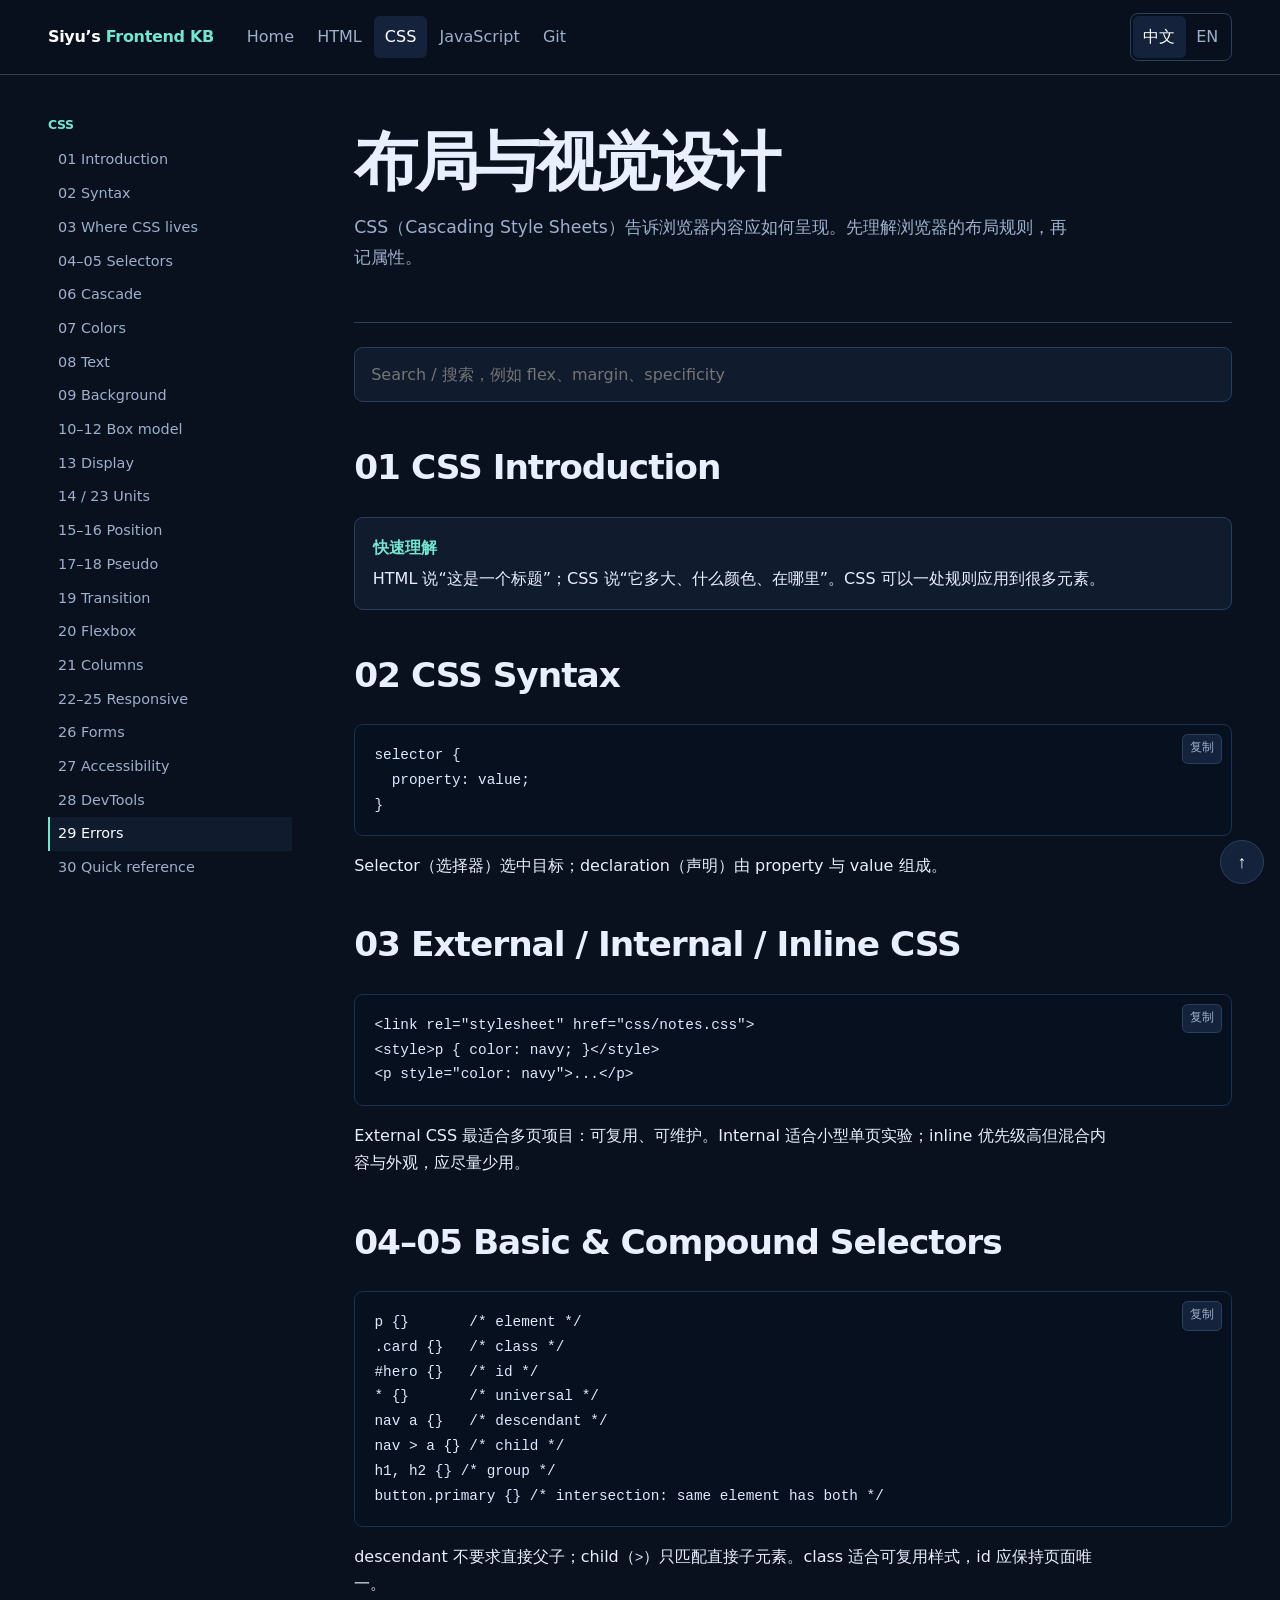
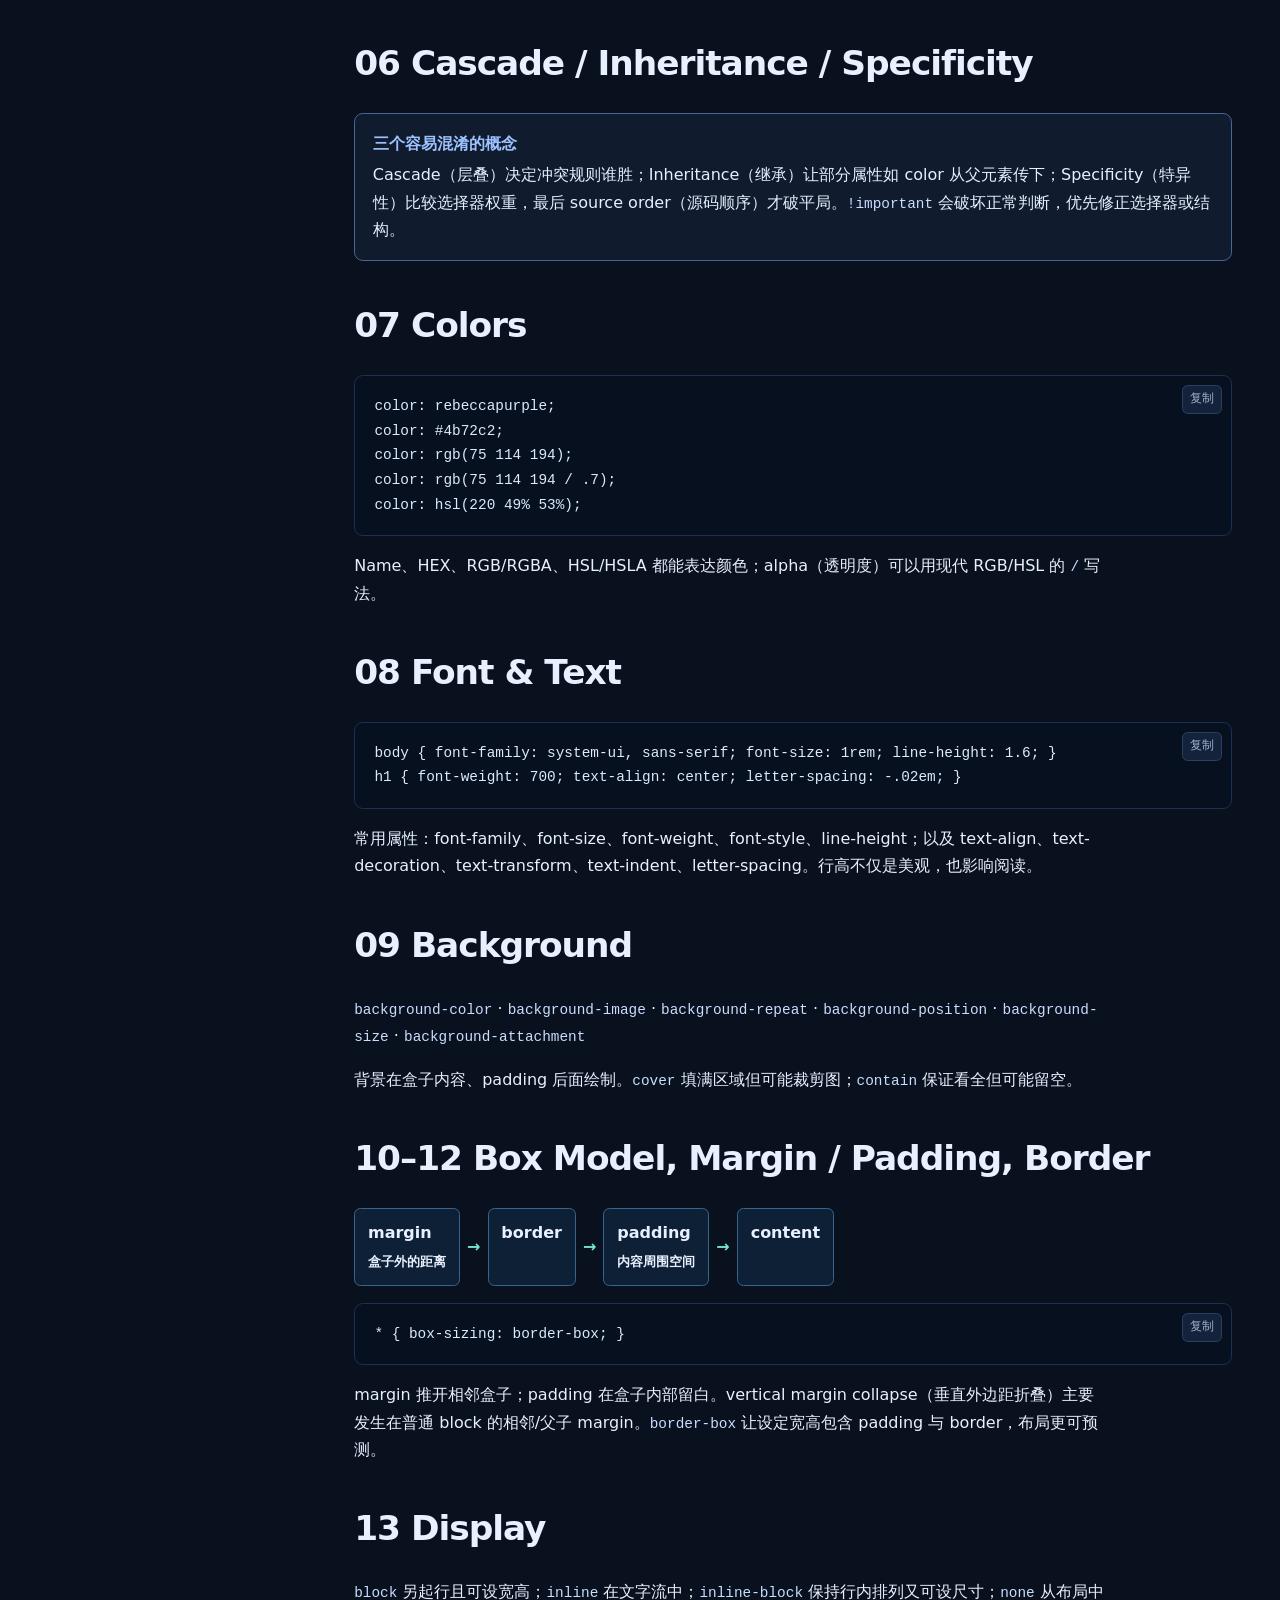
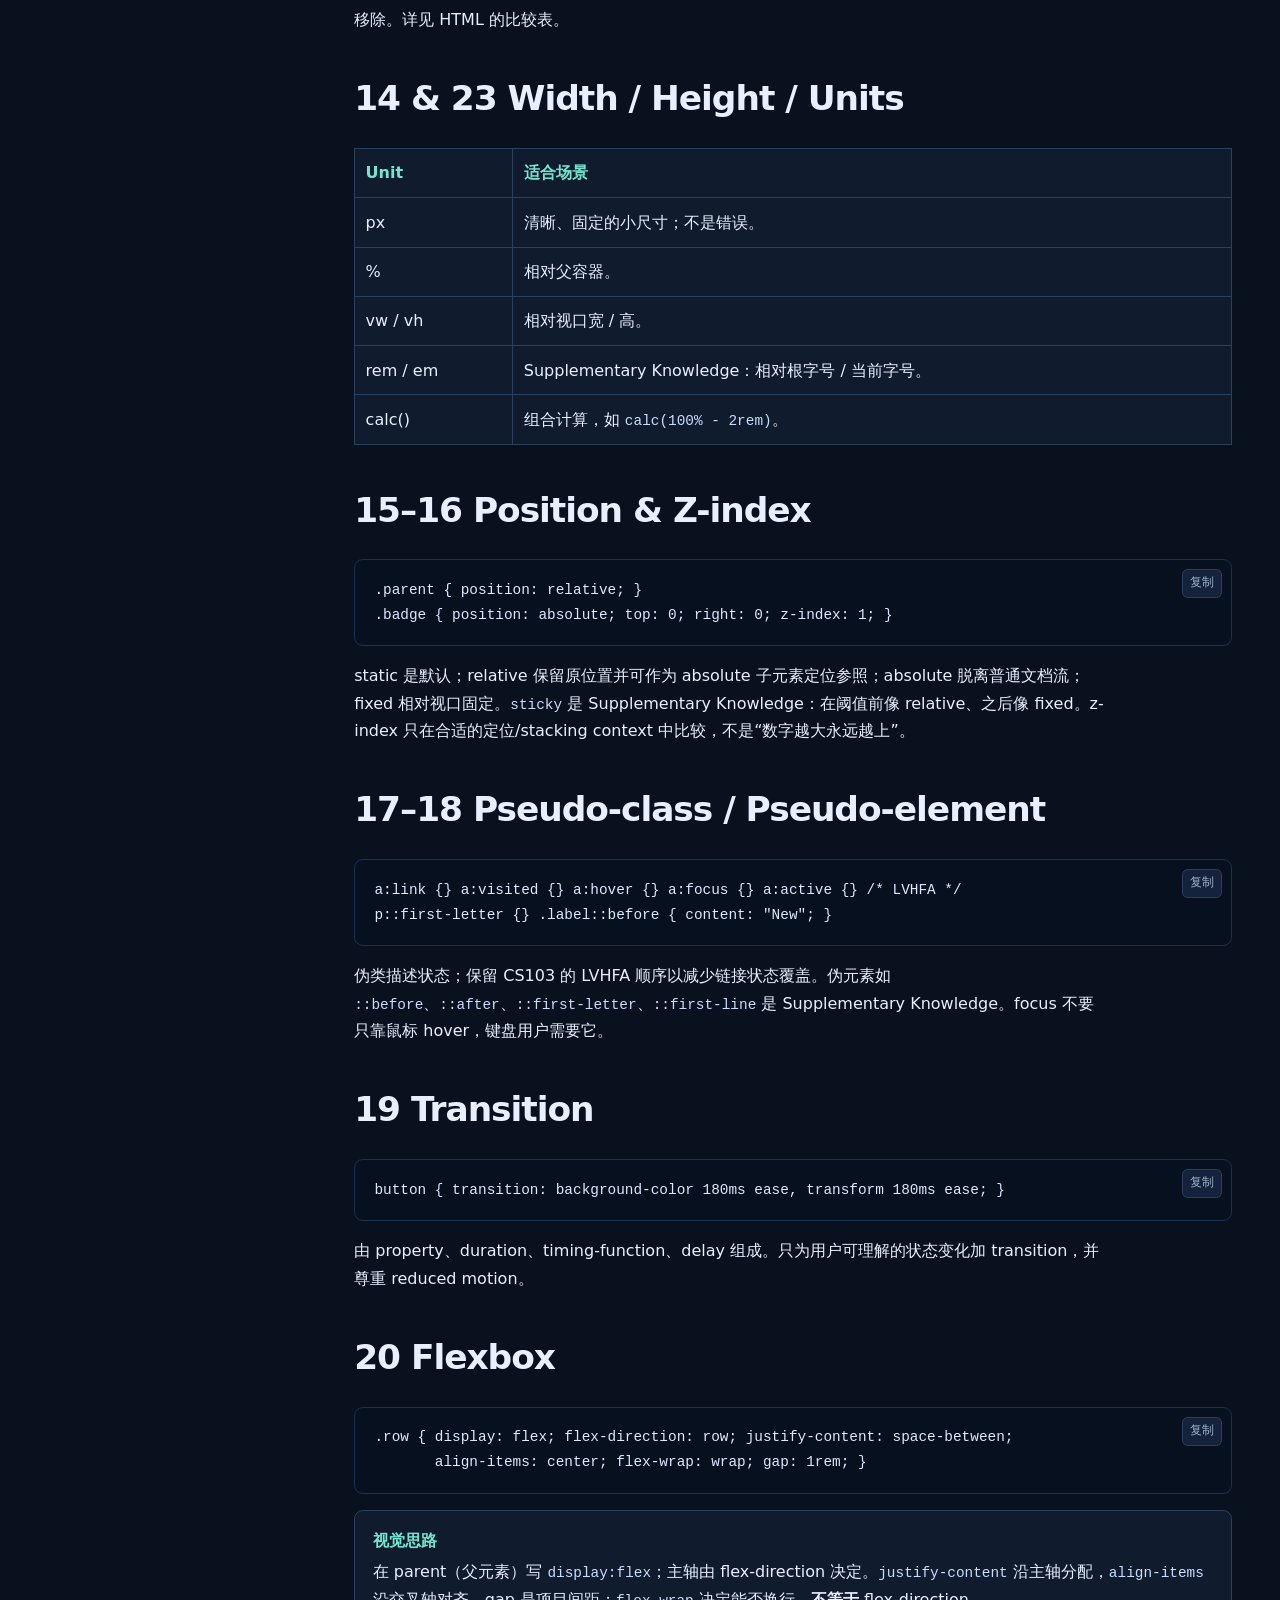
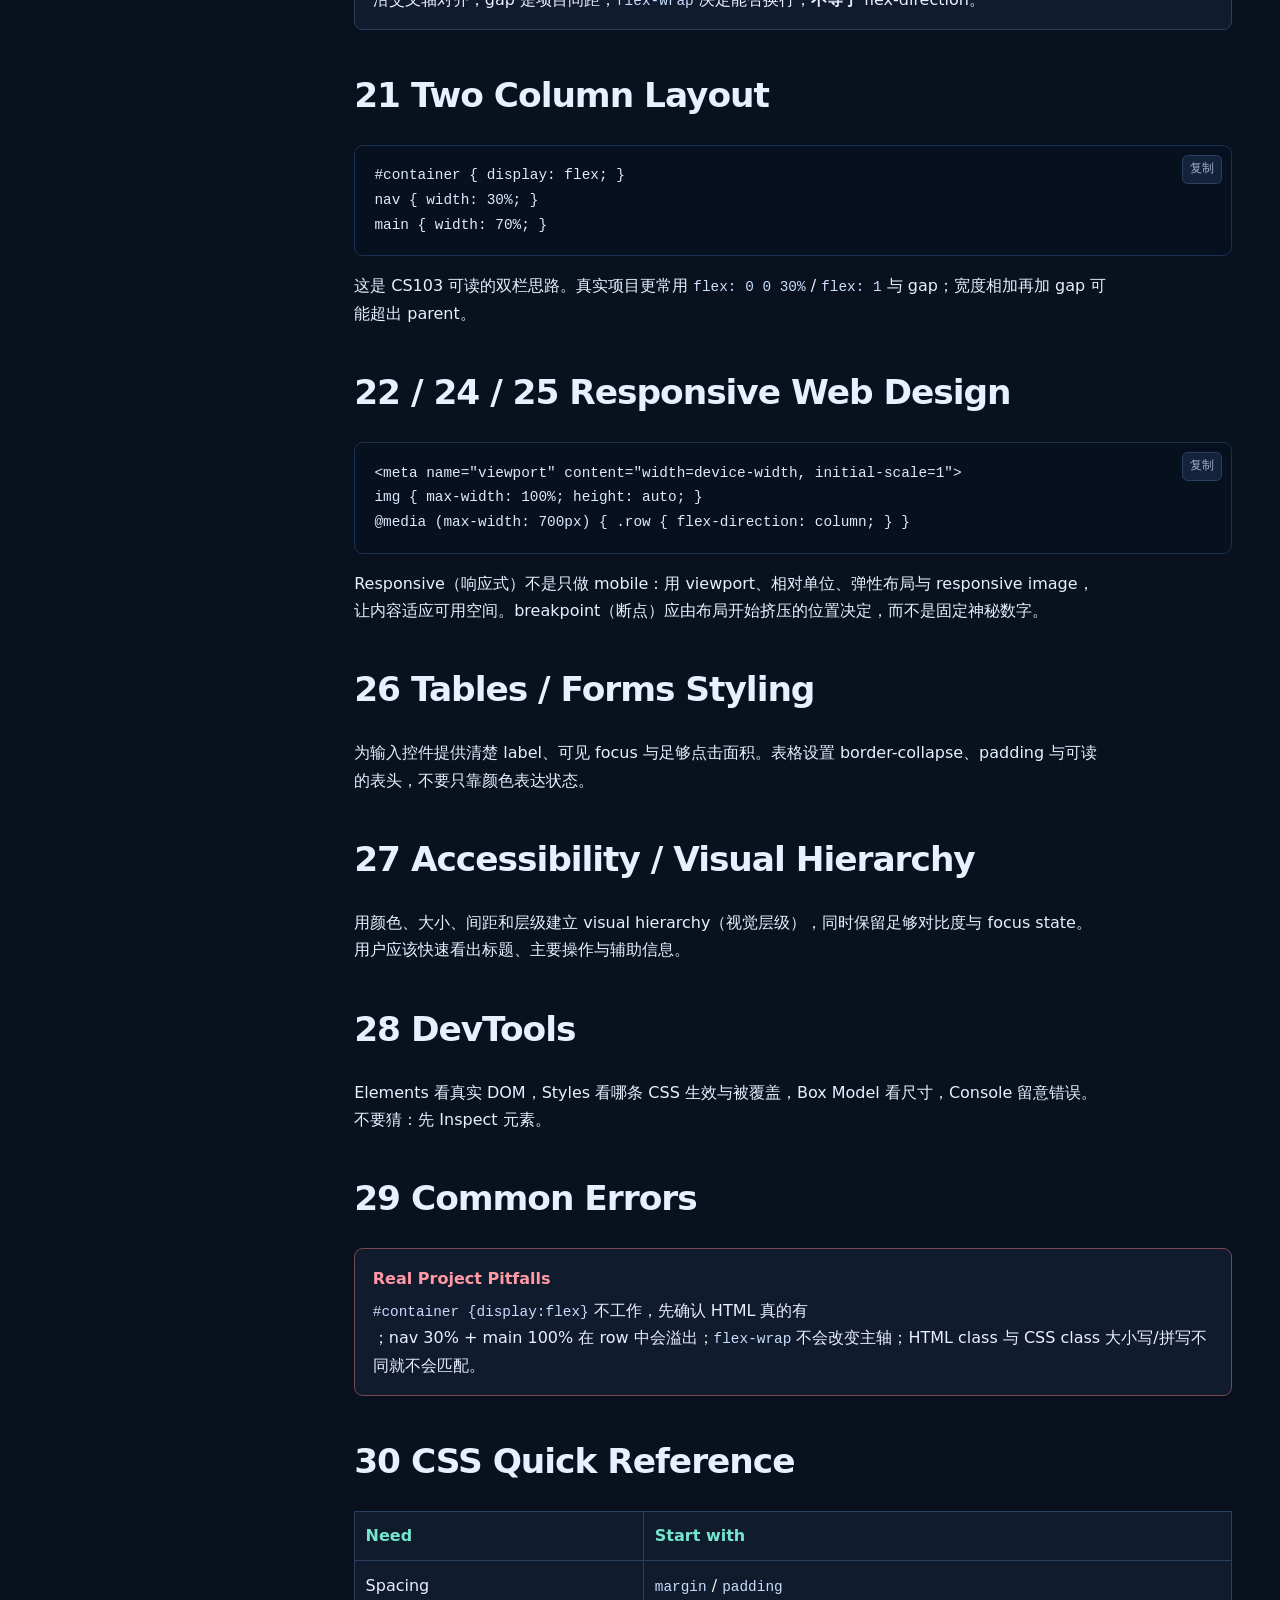
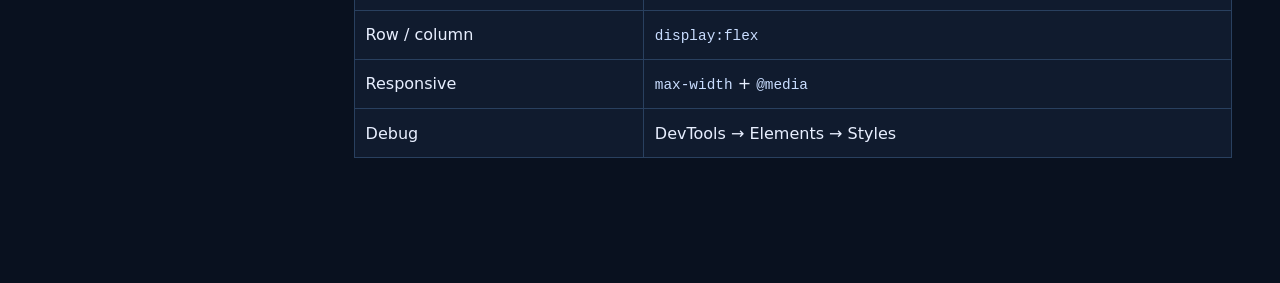
==== pages/css.html @ f1eb8ace "chore: establish frontend knowledge base structure" ====
<!doctype html><html lang="zh-CN"><head><meta charset="utf-8"><meta name="viewport" content="width=device-width,initial-scale=1"><title>CSS Notes</title><link rel="stylesheet" href="../assets/css/notes.css"></head><body data-title data-zh="CSS 笔记｜Siyu 的前端知识库" data-en="CSS Notes | Siyu's Frontend Knowledge Base"><div class="progress"></div><a class="skip" href="#main">跳到内容</a><header class="topbar"><a class="brand" href="../index.html">Siyu’s <span>Frontend KB</span></a><nav class="tabs"><a href="../index.html">Home</a><a href="html.html">HTML</a><a aria-current="page" href="css.html">CSS</a><a href="javascript.html">JavaScript</a><a href="git.html">Git</a></nav><div class="lang"><button data-lang="zh">中文</button><button data-lang="en">EN</button></div></header><div class="layout"><aside class="sidebar"><h2>CSS</h2><nav><a href="#intro">01 Introduction</a><a href="#syntax">02 Syntax</a><a href="#ways">03 Where CSS lives</a><a href="#selectors">04–05 Selectors</a><a href="#cascade">06 Cascade</a><a href="#colors">07 Colors</a><a href="#text">08 Text</a><a href="#background">09 Background</a><a href="#box">10–12 Box model</a><a href="#display">13 Display</a><a href="#units">14 / 23 Units</a><a href="#position">15–16 Position</a><a href="#pseudo">17–18 Pseudo</a><a href="#transition">19 Transition</a><a href="#flex">20 Flexbox</a><a href="#columns">21 Columns</a><a href="#responsive">22–25 Responsive</a><a href="#forms">26 Forms</a><a href="#a11y">27 Accessibility</a><a href="#devtools">28 DevTools</a><a href="#errors">29 Errors</a><a href="#quick">30 Quick reference</a></nav></aside><main id="main"><header class="hero"><h1 data-zh="布局与视觉设计" data-en="Layout and visual design">布局与视觉设计</h1><p data-zh="CSS（Cascading Style Sheets）告诉浏览器内容应如何呈现。先理解浏览器的布局规则，再记属性。" data-en="CSS (Cascading Style Sheets) tells a browser how content should be presented. Learn the browser’s layout rules before memorizing properties."></p></header><div class="search-wrap"><input id="site-search" type="search" placeholder="Search / 搜索，例如 flex、margin、specificity"><p id="search-result" class="search-result"></p></div>
<section id="intro" data-section><h2>01 CSS Introduction</h2><div class="card"><strong data-zh="快速理解" data-en="Quick understanding">快速理解</strong><span data-zh="HTML 说“这是一个标题”；CSS 说“它多大、什么颜色、在哪里”。CSS 可以一处规则应用到很多元素。" data-en="HTML says “this is a heading”; CSS says how large, what color, and where it appears. One CSS rule can apply to many elements."></span></div></section>
<section id="syntax" data-section><h2>02 CSS Syntax</h2><pre><code>selector {
  property: value;
}</code></pre><p data-zh="Selector（选择器）选中目标；declaration（声明）由 property 与 value 组成。" data-en="A selector targets elements; a declaration contains a property and value."></p></section>
<section id="ways" data-section><h2>03 External / Internal / Inline CSS</h2><pre><code>&lt;link rel="stylesheet" href="css/notes.css"&gt;
&lt;style&gt;p { color: navy; }&lt;/style&gt;
&lt;p style="color: navy"&gt;...&lt;/p&gt;</code></pre><p data-zh="External CSS 最适合多页项目：可复用、可维护。Internal 适合小型单页实验；inline 优先级高但混合内容与外观，应尽量少用。" data-en="External CSS is best for multi-page projects: reusable and maintainable. Internal CSS suits small one-page experiments; inline CSS has high priority but mixes content and appearance, so use it sparingly."></p></section>
<section id="selectors" data-section><h2>04–05 Basic & Compound Selectors</h2><pre><code>p {}       /* element */
.card {}   /* class */
#hero {}   /* id */
* {}       /* universal */
nav a {}   /* descendant */
nav &gt; a {} /* child */
h1, h2 {} /* group */
button.primary {} /* intersection: same element has both */</code></pre><p data-zh="descendant 不要求直接父子；child（<code>&gt;</code>）只匹配直接子元素。class 适合可复用样式，id 应保持页面唯一。" data-en="A descendant selector does not require a direct parent; child (<code>&gt;</code>) matches direct children only. Classes suit reusable styles; ids should remain unique in a page."></p></section>
<section id="cascade" data-section><h2>06 Cascade / Inheritance / Specificity</h2><div class="card course" data-zh="<strong>三个容易混淆的概念</strong>Cascade（层叠）决定冲突规则谁胜；Inheritance（继承）让部分属性如 color 从父元素传下；Specificity（特异性）比较选择器权重，最后 source order（源码顺序）才破平局。<code>!important</code> 会破坏正常判断，优先修正选择器或结构。" data-en="<strong>Three easy-to-confuse ideas</strong>The Cascade chooses among conflicting rules. Inheritance lets some properties, such as color, flow from parent to child. Specificity compares selector weight, then source order breaks a tie. <code>!important</code> disrupts normal reasoning; fix the selector or structure first."></div></section>
<section id="colors" data-section><h2>07 Colors</h2><pre><code>color: rebeccapurple;
color: #4b72c2;
color: rgb(75 114 194);
color: rgb(75 114 194 / .7);
color: hsl(220 49% 53%);</code></pre><p data-zh="Name、HEX、RGB/RGBA、HSL/HSLA 都能表达颜色；alpha（透明度）可以用现代 RGB/HSL 的 <code>/</code> 写法。" data-en="Names, HEX, RGB/RGBA, and HSL/HSLA all express color; alpha can use the modern RGB/HSL <code>/</code> syntax."></p></section>
<section id="text" data-section><h2>08 Font & Text</h2><pre><code>body { font-family: system-ui, sans-serif; font-size: 1rem; line-height: 1.6; }
h1 { font-weight: 700; text-align: center; letter-spacing: -.02em; }</code></pre><p data-zh="常用属性：font-family、font-size、font-weight、font-style、line-height；以及 text-align、text-decoration、text-transform、text-indent、letter-spacing。行高不仅是美观，也影响阅读。" data-en="Common properties: font-family, font-size, font-weight, font-style, line-height; plus text-align, text-decoration, text-transform, text-indent, letter-spacing. Line height affects readability, not just aesthetics."></p></section>
<section id="background" data-section><h2>09 Background</h2><p><code>background-color</code> · <code>background-image</code> · <code>background-repeat</code> · <code>background-position</code> · <code>background-size</code> · <code>background-attachment</code></p><p data-zh="背景在盒子内容、padding 后面绘制。<code>cover</code> 填满区域但可能裁剪图；<code>contain</code> 保证看全但可能留空。" data-en="Backgrounds paint behind content and padding. <code>cover</code> fills an area but may crop; <code>contain</code> preserves the full image but may leave empty space."></p></section>
<section id="box" data-section><h2>10–12 Box Model, Margin / Padding, Border</h2><div class="flow"><div>margin<br><small data-zh="盒子外的距离" data-en="space outside">盒子外的距离</small></div><b>→</b><div>border</div><b>→</b><div>padding<br><small data-zh="内容周围空间" data-en="space around content">内容周围空间</small></div><b>→</b><div>content</div></div><pre><code>* { box-sizing: border-box; }</code></pre><p data-zh="margin 推开相邻盒子；padding 在盒子内部留白。vertical margin collapse（垂直外边距折叠）主要发生在普通 block 的相邻/父子 margin。<code>border-box</code> 让设定宽高包含 padding 与 border，布局更可预测。" data-en="Margin separates neighboring boxes; padding creates inner space. Vertical margin collapse mainly occurs between ordinary block margins. <code>border-box</code> makes set width/height include padding and border, making layout more predictable."></p></section>
<section id="display" data-section><h2>13 Display</h2><p><code>block</code> 另起行且可设宽高；<code>inline</code> 在文字流中；<code>inline-block</code> 保持行内排列又可设尺寸；<code>none</code> 从布局中移除。详见 HTML 的比较表。</p></section>
<section id="units" data-section><h2>14 & 23 Width / Height / Units</h2><table class="compare"><tr><th>Unit</th><th data-zh="适合场景" data-en="Good for">适合场景</th></tr><tr><td>px</td><td data-zh="清晰、固定的小尺寸；不是错误。" data-en="Crisp fixed small sizes; not an error.">清晰、固定的小尺寸；不是错误。</td></tr><tr><td>%</td><td data-zh="相对父容器。" data-en="Relative to parent.">相对父容器。</td></tr><tr><td>vw / vh</td><td data-zh="相对视口宽 / 高。" data-en="Relative to viewport width / height.">相对视口宽 / 高。</td></tr><tr><td>rem / em</td><td data-zh="Supplementary Knowledge：相对根字号 / 当前字号。" data-en="Supplementary Knowledge: relative to root / current font size.">Supplementary Knowledge：相对根字号 / 当前字号。</td></tr><tr><td>calc()</td><td data-zh="组合计算，如 <code>calc(100% - 2rem)</code>。" data-en="Combines values, e.g. <code>calc(100% - 2rem)</code>。">组合计算。</td></tr></table></section>
<section id="position" data-section><h2>15–16 Position & Z-index</h2><pre><code>.parent { position: relative; }
.badge { position: absolute; top: 0; right: 0; z-index: 1; }</code></pre><p data-zh="static 是默认；relative 保留原位置并可作为 absolute 子元素定位参照；absolute 脱离普通文档流；fixed 相对视口固定。<code>sticky</code> 是 Supplementary Knowledge：在阈值前像 relative、之后像 fixed。z-index 只在合适的定位/stacking context 中比较，不是“数字越大永远越上”。" data-en="Static is default; relative keeps its space and can anchor absolute children; absolute leaves normal flow; fixed anchors to the viewport. <code>sticky</code> is Supplementary Knowledge: relative until a threshold, then fixed-like. z-index compares within relevant positioning/stacking contexts, not globally forever."></p></section>
<section id="pseudo" data-section><h2>17–18 Pseudo-class / Pseudo-element</h2><pre><code>a:link {} a:visited {} a:hover {} a:focus {} a:active {} /* LVHFA */
p::first-letter {} .label::before { content: "New"; }</code></pre><p data-zh="伪类描述状态；保留 CS103 的 LVHFA 顺序以减少链接状态覆盖。伪元素如 <code>::before</code>、<code>::after</code>、<code>::first-letter</code>、<code>::first-line</code> 是 Supplementary Knowledge。focus 不要只靠鼠标 hover，键盘用户需要它。" data-en="Pseudo-classes describe state; keep CS103’s LVHFA order to avoid link-state overrides. Pseudo-elements such as <code>::before</code>, <code>::after</code>, <code>::first-letter</code>, <code>::first-line</code> are Supplementary Knowledge. Do not rely on hover alone; keyboard users need focus."></p></section>
<section id="transition" data-section><h2>19 Transition</h2><pre><code>button { transition: background-color 180ms ease, transform 180ms ease; }</code></pre><p data-zh="由 property、duration、timing-function、delay 组成。只为用户可理解的状态变化加 transition，并尊重 reduced motion。" data-en="It has property, duration, timing-function, and delay. Use transition for user-understandable state changes and respect reduced motion."></p></section>
<section id="flex" data-section><h2>20 Flexbox</h2><pre><code>.row { display: flex; flex-direction: row; justify-content: space-between;
       align-items: center; flex-wrap: wrap; gap: 1rem; }</code></pre><div class="card"><strong data-zh="视觉思路" data-en="Visual model">视觉思路</strong><span data-zh="在 parent（父元素）写 <code>display:flex</code>；主轴由 flex-direction 决定。<code>justify-content</code> 沿主轴分配，<code>align-items</code> 沿交叉轴对齐，gap 是项目间距；<code>flex-wrap</code> 决定能否换行，<strong>不等于</strong> flex-direction。" data-en="Put <code>display:flex</code> on the parent. flex-direction defines the main axis. <code>justify-content</code> distributes on it, <code>align-items</code> aligns on the cross axis, gap spaces items; <code>flex-wrap</code> controls wrapping and is <strong>not</strong> flex-direction."></span></div></section>
<section id="columns" data-section><h2>21 Two Column Layout</h2><pre><code>#container { display: flex; }
nav { width: 30%; }
main { width: 70%; }</code></pre><p data-zh="这是 CS103 可读的双栏思路。真实项目更常用 <code>flex: 0 0 30%</code> / <code>flex: 1</code> 与 gap；宽度相加再加 gap 可能超出 parent。" data-en="This is a readable CS103 two-column model. In real projects, <code>flex: 0 0 30%</code> / <code>flex: 1</code> with gap is common; widths that total 100% plus a gap can overflow the parent."></p></section>
<section id="responsive" data-section><h2>22 / 24 / 25 Responsive Web Design</h2><pre><code>&lt;meta name="viewport" content="width=device-width, initial-scale=1"&gt;
img { max-width: 100%; height: auto; }
@media (max-width: 700px) { .row { flex-direction: column; } }</code></pre><p data-zh="Responsive（响应式）不是只做 mobile：用 viewport、相对单位、弹性布局与 responsive image，让内容适应可用空间。breakpoint（断点）应由布局开始挤压的位置决定，而不是固定神秘数字。" data-en="Responsive design is not only mobile: use viewport, relative units, flexible layout, and responsive images so content adapts to available space. Choose a breakpoint where the layout becomes cramped, not by a magic fixed number."></p></section>
<section id="forms" data-section><h2>26 Tables / Forms Styling</h2><p data-zh="为输入控件提供清楚 label、可见 focus 与足够点击面积。表格设置 border-collapse、padding 与可读的表头，不要只靠颜色表达状态。" data-en="Give inputs clear labels, visible focus, and enough hit area. For tables, use border-collapse, padding, and readable headers; do not rely on color alone for state."></p></section>
<section id="a11y" data-section><h2>27 Accessibility / Visual Hierarchy</h2><p data-zh="用颜色、大小、间距和层级建立 visual hierarchy（视觉层级），同时保留足够对比度与 focus state。用户应该快速看出标题、主要操作与辅助信息。" data-en="Use color, size, space, and hierarchy to establish visual hierarchy while keeping contrast and focus states adequate. Users should quickly find the title, primary action, and supporting information."></p></section>
<section id="devtools" data-section><h2>28 DevTools</h2><p data-zh="Elements 看真实 DOM，Styles 看哪条 CSS 生效与被覆盖，Box Model 看尺寸，Console 留意错误。不要猜：先 Inspect 元素。" data-en="Elements shows the real DOM, Styles shows applied and overridden CSS, Box Model shows dimensions, and Console surfaces errors. Do not guess: inspect the element first."></p></section>
<section id="errors" data-section><h2>29 Common Errors</h2><div class="card pitfall" data-zh="<strong>Real Project Pitfalls</strong><code>#container {display:flex}</code> 不工作，先确认 HTML 真的有 <code>&lt;div id=&quot;container&quot;&gt;</code>；nav 30% + main 100% 在 row 中会溢出；<code>flex-wrap</code> 不会改变主轴；HTML class 与 CSS class 大小写/拼写不同就不会匹配。" data-en="<strong>Real Project Pitfalls</strong>If <code>#container {display:flex}</code> fails, confirm HTML really has <code>&lt;div id=&quot;container&quot;&gt;</code>; nav 30% + main 100% overflows in a row; <code>flex-wrap</code> does not change the main axis; a class spelling/case mismatch does not match."></div></section>
<section id="quick" data-section><h2>30 CSS Quick Reference</h2><table class="compare"><tr><th>Need</th><th>Start with</th></tr><tr><td>Spacing</td><td><code>margin</code> / <code>padding</code></td></tr><tr><td>Row / column</td><td><code>display:flex</code></td></tr><tr><td>Responsive</td><td><code>max-width</code> + <code>@media</code></td></tr><tr><td>Debug</td><td>DevTools → Elements → Styles</td></tr></table></section></main></div><button class="to-top" aria-label="Back to top">↑</button><script src="../assets/js/notes.js"></script></body></html>
---- assets/css/notes.css ----
:root{--bg:#09111f;--panel:#101b2e;--panel2:#14233b;--ink:#e8efff;--muted:#9db0cc;--line:#29405f;--blue:#69a9ff;--cyan:#75e5d0;--amber:#ffc56a;--danger:#ff8b8b;--code:#07101e}*{box-sizing:border-box}html{scroll-behavior:smooth}body{margin:0;background:var(--bg);color:var(--ink);font:16px/1.72 "Avenir Next","Noto Sans CJK SC",system-ui,-apple-system,"PingFang SC","Microsoft YaHei",sans-serif}.skip{position:absolute;left:-999px} body::selection{background:var(--cyan);color:#06101e}body{caret-color:var(--cyan)}:focus-visible{outline:2px solid var(--cyan);outline-offset:3px}::-webkit-scrollbar{width:10px;height:10px}::-webkit-scrollbar-thumb{background:#365477;border-radius:8px}::-webkit-scrollbar-track{background:var(--bg)}.skip:focus{left:1rem;top:1rem;z-index:9;background:#fff;color:#000;padding:.5rem}.topbar{position:sticky;top:0;z-index:10;border-bottom:1px solid var(--line);background:#09111ff2;backdrop-filter:blur(14px);display:flex;align-items:center;gap:1.4rem;padding:.8rem clamp(1rem,4vw,3rem)}.brand{color:#fff;font-weight:750;text-decoration:none;letter-spacing:-.02em}.brand span{color:var(--cyan)}.tabs{display:flex;gap:.15rem;flex:1}.tabs a,.lang button{border:0;background:transparent;color:var(--muted);padding:.45rem .65rem;text-decoration:none;border-radius:.35rem;font:inherit}.tabs a:hover,.tabs a[aria-current=page],.lang button[aria-pressed=true]{color:#fff;background:var(--panel2)}.lang{display:flex;border:1px solid var(--line);border-radius:.5rem;padding:.15rem}.layout{max-width:1480px;margin:auto;display:grid;grid-template-columns:255px minmax(0,900px);gap:clamp(1.2rem,4vw,4rem);padding:2rem clamp(1rem,4vw,3rem) 5rem}.sidebar{position:sticky;top:4.5rem;align-self:start;max-height:calc(100vh - 5.5rem);overflow:auto;padding-right:.7rem}.sidebar h2{font-size:.78rem;color:var(--cyan);margin:0 0:.5rem}.sidebar a{display:block;color:var(--muted);text-decoration:none;padding:.28rem .5rem;border-left:2px solid transparent;font-size:.9rem}.sidebar a:hover,.sidebar a.active{color:#fff;border-color:var(--cyan);background:var(--panel)}main{min-width:0}.hero{padding:1rem 0 2rem;border-bottom:1px solid var(--line);margin-bottom:1.5rem}.hero h1{font-size:clamp(2.1rem,5vw,4.3rem);line-height:1.05;letter-spacing:-.055em;margin:.35rem 0 1rem}.hero p{max-width:65ch;color:var(--muted);font-size:1.08rem}.search-wrap{position:relative;margin:1.5rem 0}.search-wrap input{width:100%;background:var(--panel);border:1px solid var(--line);border-radius:.55rem;padding:.8rem 1rem;color:var(--ink);font:inherit}.search-result{color:var(--muted);font-size:.9rem;margin:.35rem 0}section{scroll-margin-top:5rem;margin:2.8rem 0}h2{font-size:clamp(1.45rem,3vw,2.15rem);line-height:1.2;letter-spacing:-.03em;margin:0 0:1rem}h3{font-size:1.08rem;margin:1.35rem 0 .45rem}p,li{max-width:74ch}code{font: .9em ui-monospace,SFMono-Regular,Menlo,Consolas,monospace;color:#c9ddff}pre{position:relative;overflow:auto;background:var(--code);border:1px solid #1b3153;border-radius:.55rem;padding:1.1rem 1.2rem;margin:1rem 0;line-height:1.55}pre code{color:#dce9ff}.copy{position:absolute;right:.55rem;top:.55rem;color:var(--muted);background:var(--panel2);border:1px solid var(--line);border-radius:.35rem;padding:.25rem .45rem;font:inherit;font-size:.78rem;cursor:pointer}.card{border:1px solid var(--line);background:var(--panel);border-radius:.55rem;padding:1rem 1.1rem;margin:1rem 0}.card strong:first-child{display:block;color:var(--cyan);margin-bottom:.25rem}.course{border-color:#486595}.course strong:first-child{color:#9cc2ff}.supp{border-color:#6b5c3c}.supp strong:first-child{color:var(--amber)}.pitfall{border-color:#784850}.pitfall strong:first-child{color:#ff9aa5}.danger{border-color:#a8454c;background:#251820}.danger strong:first-child{color:#ff9aa5}.flow{display:flex;align-items:stretch;gap:.45rem;flex-wrap:wrap;margin:1.1rem 0}.flow div{border:1px solid #39658c;background:#0d2036;padding:.65rem .8rem;border-radius:.4rem;font-weight:650}.flow b{color:var(--cyan);align-self:center}.compare{width:100%;border-collapse:collapse;margin:1rem 0;background:var(--panel)}.compare th,.compare td{border:1px solid var(--line);padding:.65rem;text-align:left;vertical-align:top}.compare th{color:var(--cyan)}details{border:1px solid var(--line);background:var(--panel);border-radius:.5rem;margin:.7rem 0}summary{cursor:pointer;padding:.85rem 1rem;font-weight:700}details>div{padding:0 1rem 1rem}.risk{font-size:.82rem;padding:.15rem .45rem;border-radius:999px;background:#143c32;color:#a2f5d2}.risk.yellow{background:#554017;color:#ffda90}.risk.red{background:#542529;color:#ffc1c5}.hidden{display:none!important}.mark{background:#ffe083;color:#161000;border-radius:.15rem}.to-top{position:fixed;right:1rem;bottom:1rem;border:1px solid var(--line);background:var(--panel2);color:#fff;border-radius:50%;width:2.75rem;height:2.75rem;font-size:1.1rem;cursor:pointer}.progress{position:fixed;z-index:20;top:0;left:0;height:3px;background:var(--cyan);width:0}@media(max-width:850px){.layout{grid-template-columns:1fr}.sidebar{position:relative;top:auto;max-height:none;border:1px solid var(--line);border-radius:.5rem;padding:.7rem}.sidebar nav{display:flex;flex-wrap:wrap;gap:.15rem}.sidebar a{border-left:0;border-bottom:2px solid transparent}.topbar{flex-wrap:wrap}.tabs{order:3;flex-basis:100%;overflow:auto;white-space:nowrap}}@media(max-width:530px){.layout{padding-top:1rem}.tabs a{padding:.35rem}.brand{font-size:.88rem}.compare{font-size:.85rem}.flow{display:block}.flow b{display:block;text-align:center;padding:.25rem}}
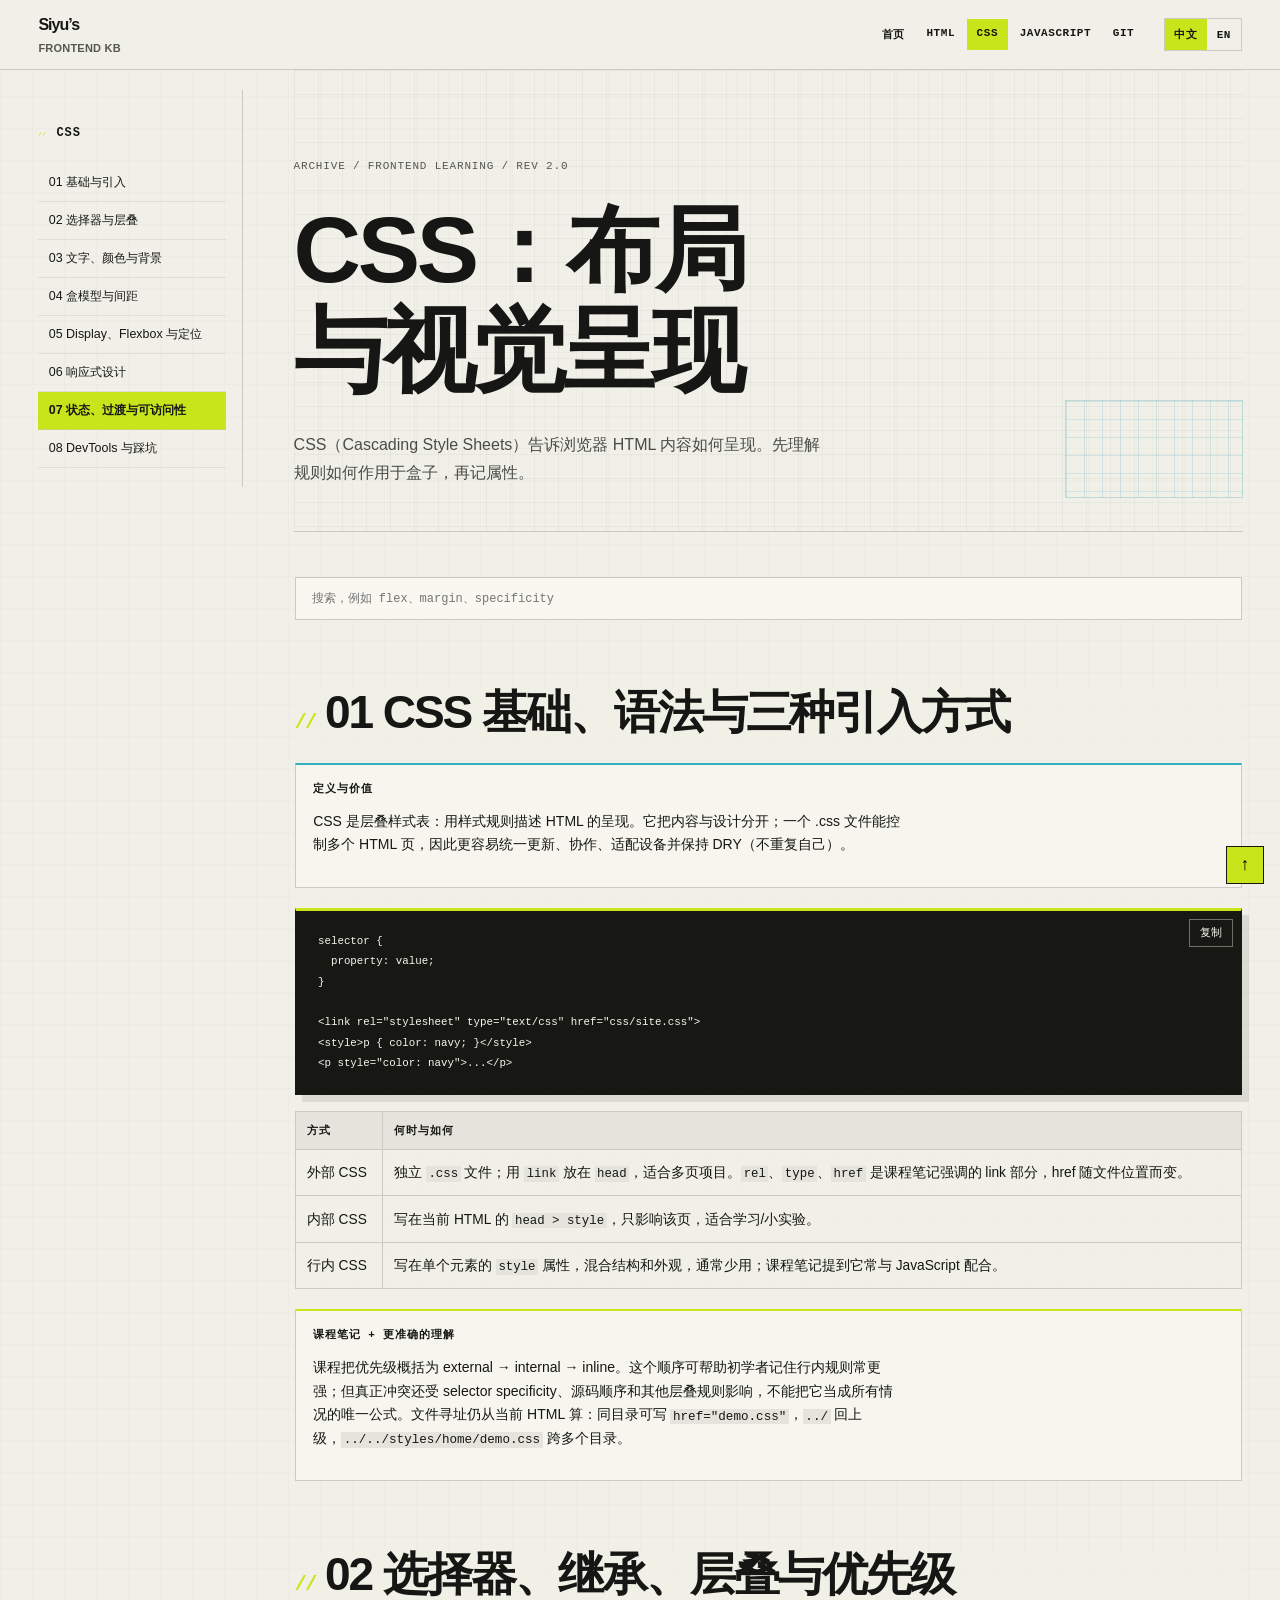
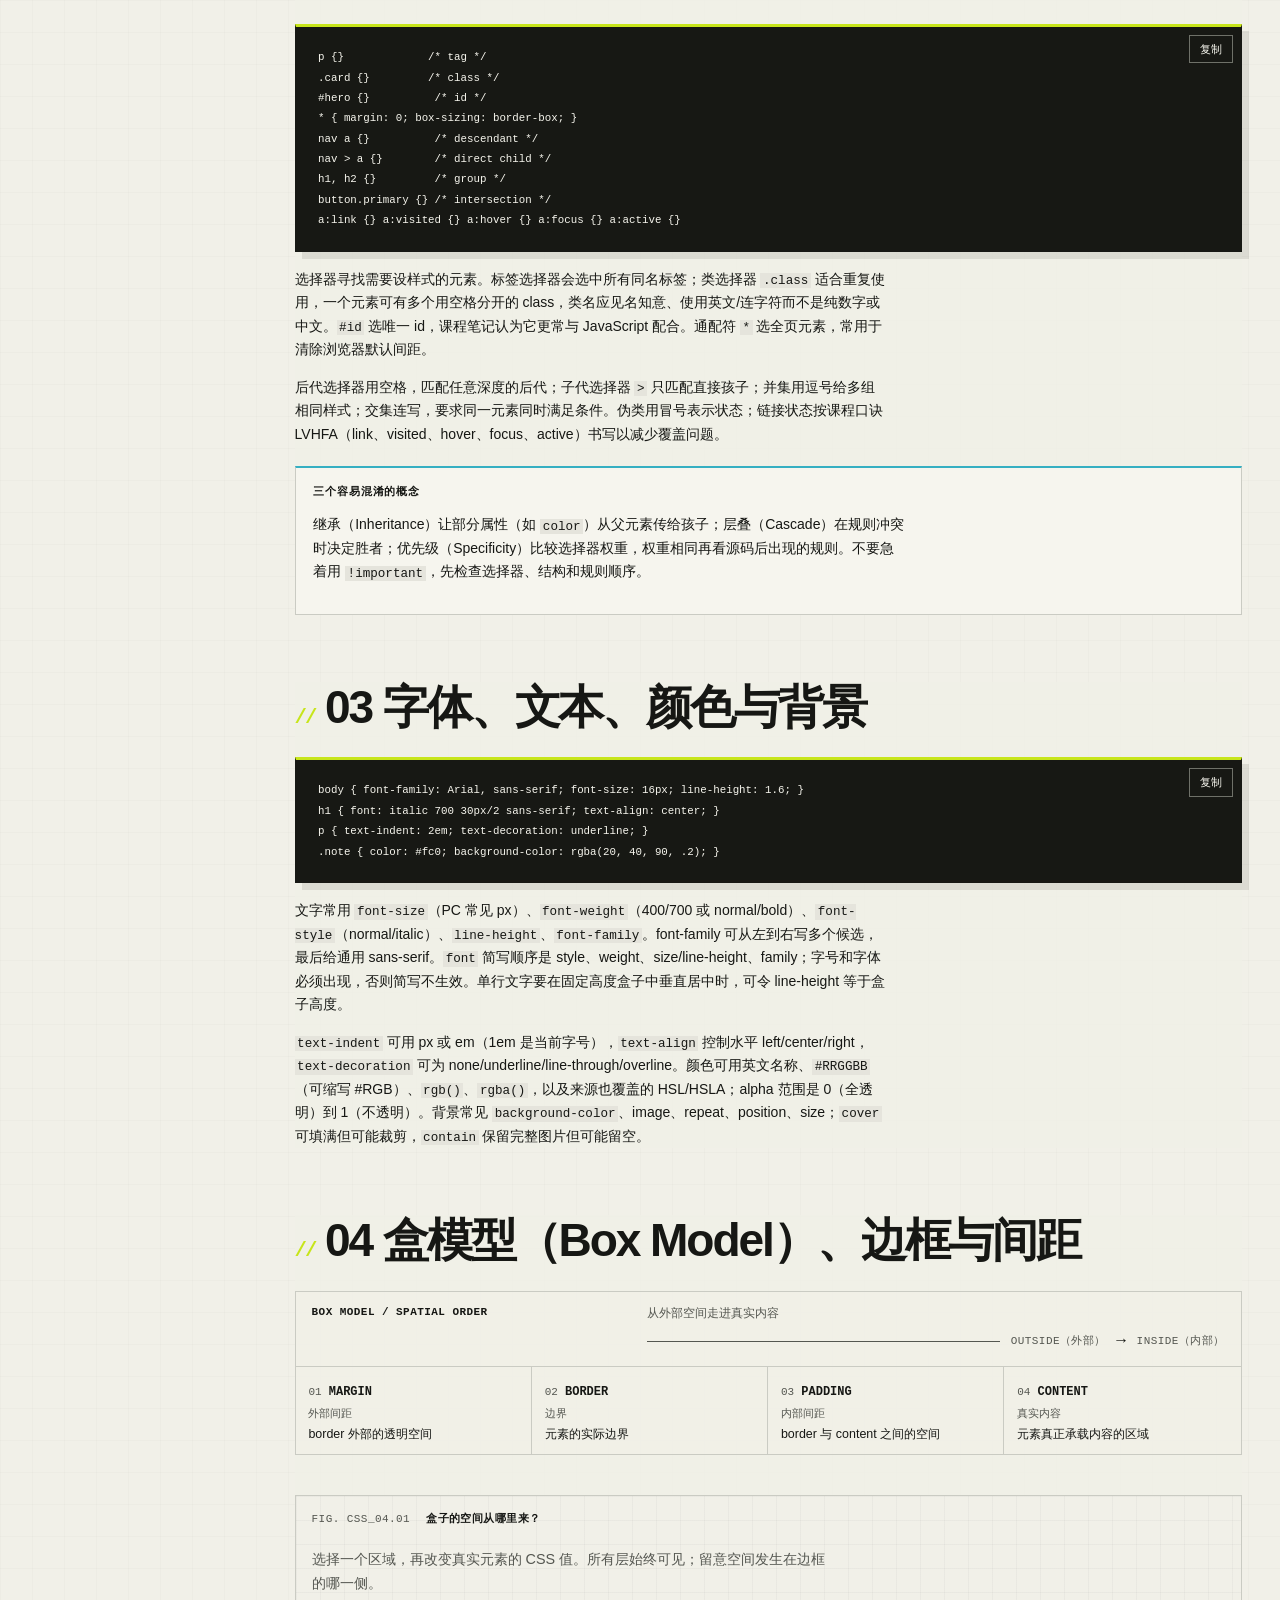
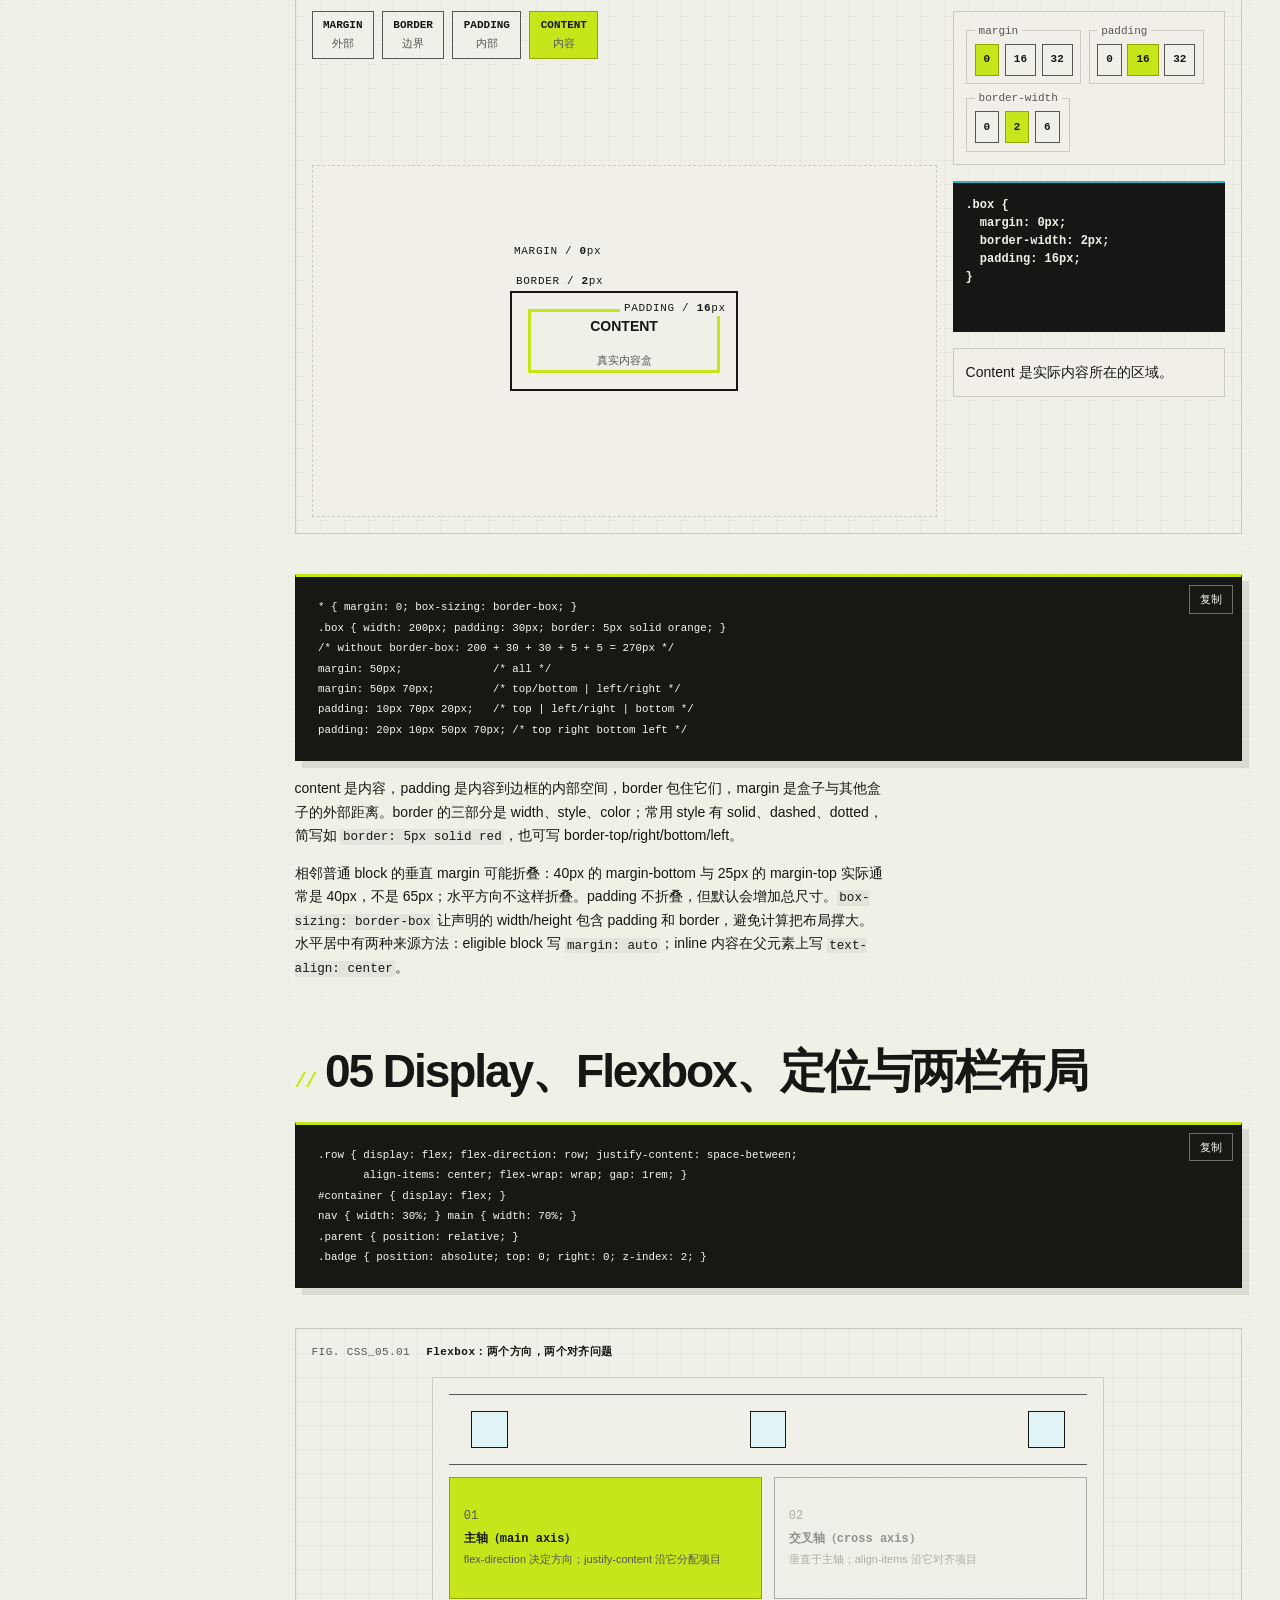
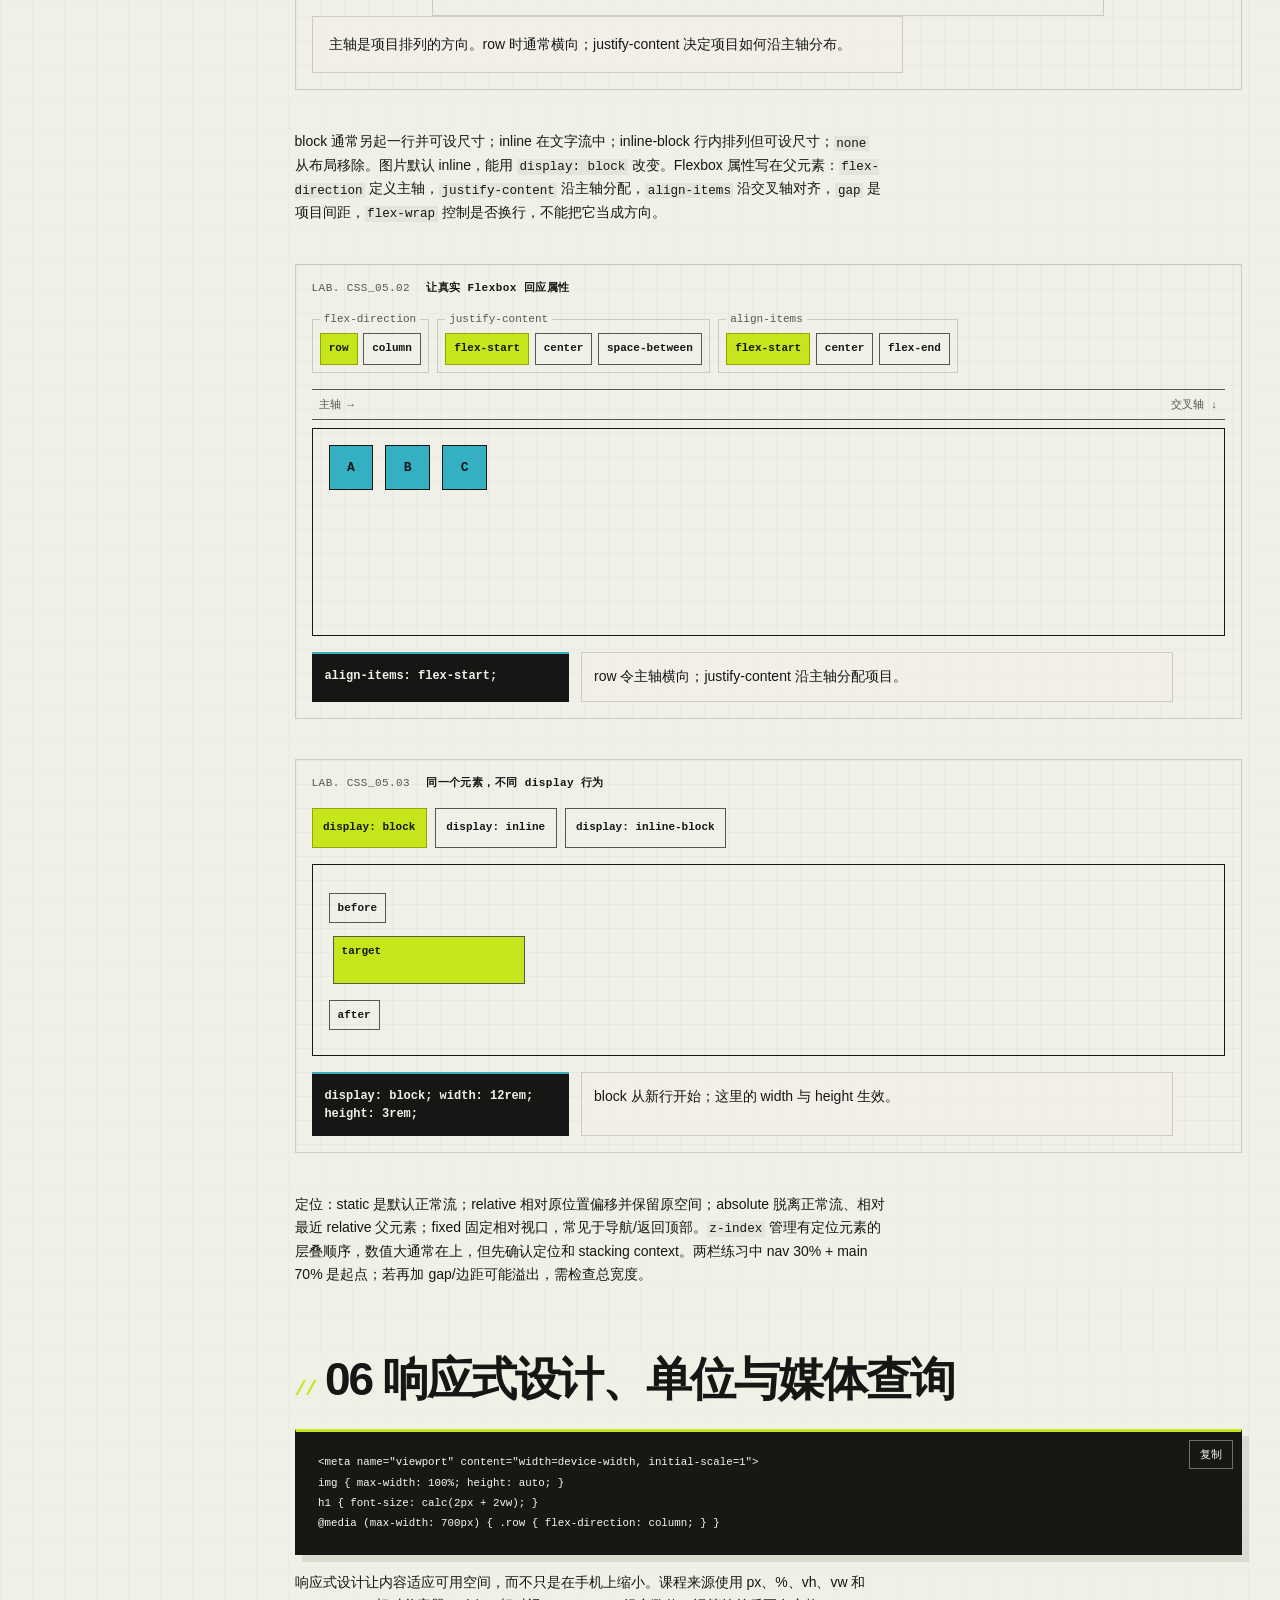
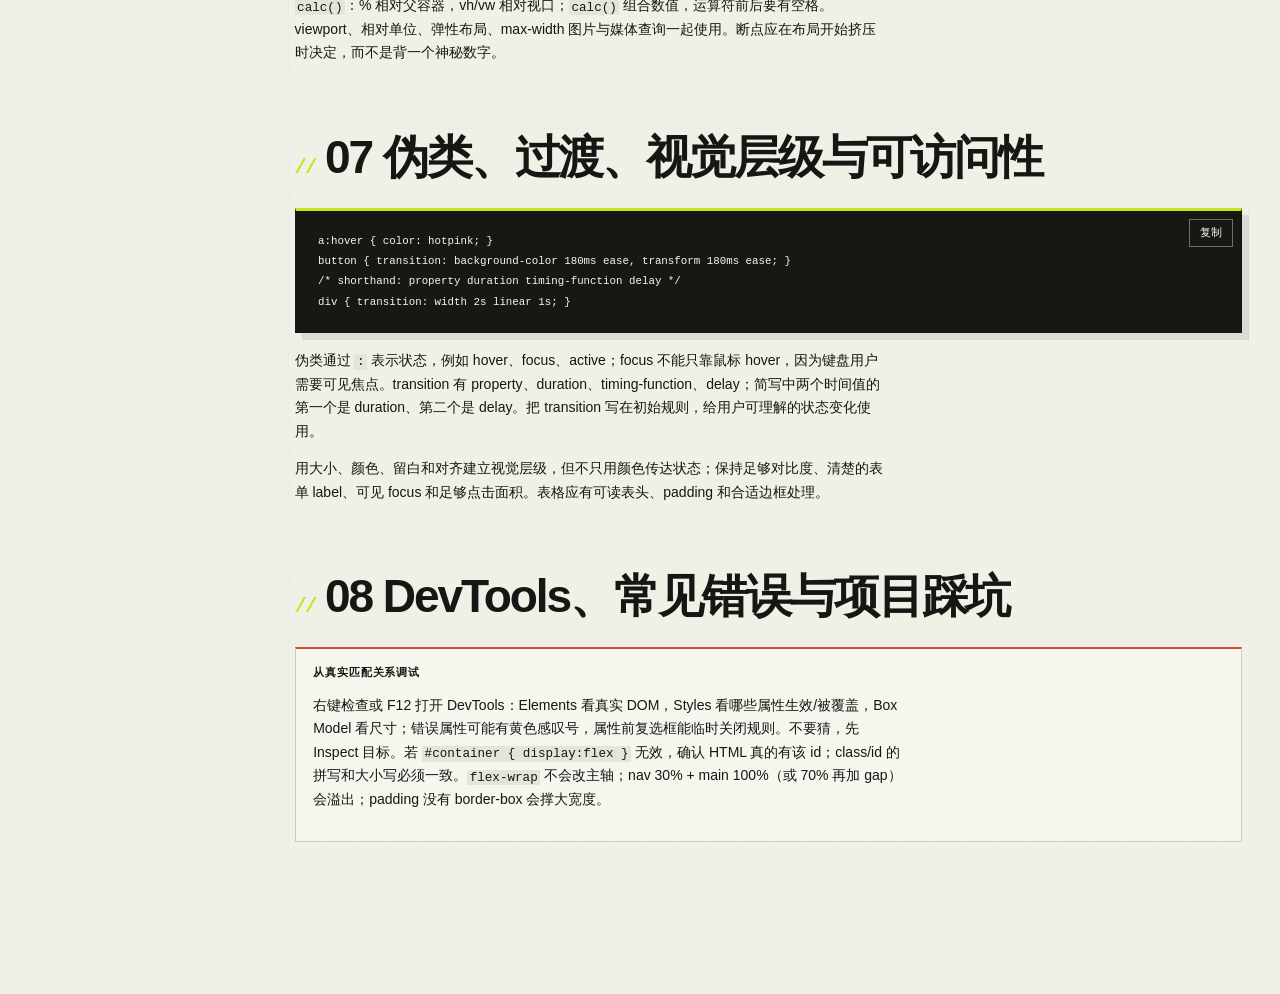
==== commit 02c5aede: "feat: establish FrontEnd_Key Foundation v1" ====
--- a/pages/css.html
+++ b/pages/css.html
@@ -1,46 +1,213 @@
-<!doctype html><html lang="zh-CN"><head><meta charset="utf-8"><meta name="viewport" content="width=device-width,initial-scale=1"><title>CSS Notes</title><link rel="stylesheet" href="../assets/css/notes.css"></head><body data-title data-zh="CSS 笔记｜Siyu 的前端知识库" data-en="CSS Notes | Siyu's Frontend Knowledge Base"><div class="progress"></div><a class="skip" href="#main">跳到内容</a><header class="topbar"><a class="brand" href="../index.html">Siyu’s <span>Frontend KB</span></a><nav class="tabs"><a href="../index.html">Home</a><a href="html.html">HTML</a><a aria-current="page" href="css.html">CSS</a><a href="javascript.html">JavaScript</a><a href="git.html">Git</a></nav><div class="lang"><button data-lang="zh">中文</button><button data-lang="en">EN</button></div></header><div class="layout"><aside class="sidebar"><h2>CSS</h2><nav><a href="#intro">01 Introduction</a><a href="#syntax">02 Syntax</a><a href="#ways">03 Where CSS lives</a><a href="#selectors">04–05 Selectors</a><a href="#cascade">06 Cascade</a><a href="#colors">07 Colors</a><a href="#text">08 Text</a><a href="#background">09 Background</a><a href="#box">10–12 Box model</a><a href="#display">13 Display</a><a href="#units">14 / 23 Units</a><a href="#position">15–16 Position</a><a href="#pseudo">17–18 Pseudo</a><a href="#transition">19 Transition</a><a href="#flex">20 Flexbox</a><a href="#columns">21 Columns</a><a href="#responsive">22–25 Responsive</a><a href="#forms">26 Forms</a><a href="#a11y">27 Accessibility</a><a href="#devtools">28 DevTools</a><a href="#errors">29 Errors</a><a href="#quick">30 Quick reference</a></nav></aside><main id="main"><header class="hero"><h1 data-zh="布局与视觉设计" data-en="Layout and visual design">布局与视觉设计</h1><p data-zh="CSS（Cascading Style Sheets）告诉浏览器内容应如何呈现。先理解浏览器的布局规则，再记属性。" data-en="CSS (Cascading Style Sheets) tells a browser how content should be presented. Learn the browser’s layout rules before memorizing properties."></p></header><div class="search-wrap"><input id="site-search" type="search" placeholder="Search / 搜索，例如 flex、margin、specificity"><p id="search-result" class="search-result"></p></div>
-<section id="intro" data-section><h2>01 CSS Introduction</h2><div class="card"><strong data-zh="快速理解" data-en="Quick understanding">快速理解</strong><span data-zh="HTML 说“这是一个标题”；CSS 说“它多大、什么颜色、在哪里”。CSS 可以一处规则应用到很多元素。" data-en="HTML says “this is a heading”; CSS says how large, what color, and where it appears. One CSS rule can apply to many elements."></span></div></section>
-<section id="syntax" data-section><h2>02 CSS Syntax</h2><pre><code>selector {
+<!doctype html>
+<html lang="zh-CN">
+<head>
+<meta charset="utf-8">
+<meta name="viewport" content="width=device-width,initial-scale=1">
+<title>CSS 笔记｜Siyu 的前端知识库</title>
+<link rel="stylesheet" href="../assets/css/notes.css">
+</head>
+<body data-title data-zh="CSS 笔记｜Siyu 的前端知识库" data-en="CSS Notes | Siyu's Frontend Knowledge Base">
+<div class="progress">
+</div>
+<a class="skip" href="#main" data-zh="跳到内容" data-en="Skip to content">跳到内容</a>
+<header class="topbar">
+<a class="brand" href="../index.html">Siyu’s <span>Frontend KB</span>
+</a>
+<nav class="tabs" data-zh-aria-label="主导航" data-en-aria-label="Primary navigation" aria-label="主导航">
+<a href="../index.html" data-zh="首页" data-en="Home">首页</a>
+<a href="html.html">HTML</a>
+<a aria-current="page" href="css.html">CSS</a>
+<a href="javascript.html">JavaScript</a>
+<a href="git.html">Git</a>
+</nav>
+<div class="lang">
+<button data-lang="zh">中文</button>
+<button data-lang="en">EN</button>
+</div>
+</header>
+<div class="layout">
+<aside class="sidebar">
+<h2>CSS</h2>
+<nav data-zh-aria-label="CSS 章节" data-en-aria-label="CSS sections" aria-label="CSS 章节">
+<a href="#foundations" data-zh="01 基础与引入" data-en="01 Foundations and inclusion">01 基础与引入</a>
+<a href="#selectors" data-zh="02 选择器与层叠" data-en="02 Selectors and cascade">02 选择器与层叠</a>
+<a href="#type" data-zh="03 文字、颜色与背景" data-en="03 Type, color, and backgrounds">03 文字、颜色与背景</a>
+<a href="#box" data-zh="04 盒模型与间距" data-en="04 Box model and spacing">04 盒模型与间距</a>
+<a href="#layout" data-zh="05 Display、Flexbox 与定位" data-en="05 Display, Flexbox, and positioning">05 Display、Flexbox 与定位</a>
+<a href="#responsive" data-zh="06 响应式设计" data-en="06 Responsive design">06 响应式设计</a>
+<a href="#state" data-zh="07 状态、过渡与可访问性" data-en="07 States, transitions, and accessibility">07 状态、过渡与可访问性</a>
+<a href="#debug" data-zh="08 DevTools 与踩坑" data-en="08 DevTools and pitfalls">08 DevTools 与踩坑</a>
+</nav>
+</aside>
+<main id="main">
+<header class="hero">
+<h1 data-zh="CSS：布局与视觉呈现" data-en="CSS: layout and visual presentation">CSS：布局与视觉呈现</h1>
+<p data-zh="CSS（Cascading Style Sheets）告诉浏览器 HTML 内容如何呈现。先理解规则如何作用于盒子，再记属性。" data-en="CSS (Cascading Style Sheets) tells the browser how HTML content should be presented. Understand how rules act on boxes before memorizing properties.">CSS（Cascading Style Sheets）告诉浏览器 HTML 内容如何呈现。先理解规则如何作用于盒子，再记属性。</p>
+</header>
+<div class="search-wrap">
+<label class="skip" for="site-search" data-zh="搜索 CSS 笔记" data-en="Search CSS notes">搜索 CSS 笔记</label>
+<input id="site-search" type="search" data-zh-placeholder="搜索，例如 flex、margin、specificity" data-en-placeholder="Search, for example flex, margin, specificity" placeholder="搜索，例如 flex、margin、specificity">
+<p id="search-result" class="search-result">
+</p>
+</div>
+<section id="foundations" data-section>
+<h2 data-zh="01 CSS 基础、语法与三种引入方式" data-en="01 CSS foundations, syntax, and three inclusion methods">01 CSS 基础、语法与三种引入方式</h2>
+<div class="card">
+<strong data-zh="定义与价值" data-en="Definition and value">定义与价值</strong>
+<p data-zh="CSS 是层叠样式表：用样式规则描述 HTML 的呈现。它把内容与设计分开；一个 .css 文件能控制多个 HTML 页，因此更容易统一更新、协作、适配设备并保持 DRY（不重复自己）。" data-en="CSS is Cascading Style Sheets: style rules describe HTML presentation. It separates content from design; one .css file can control several HTML pages, making unified updates, collaboration, device adaptation, and DRY maintenance easier.">CSS 是层叠样式表：用样式规则描述 HTML 的呈现。它把内容与设计分开；一个 .css 文件能控制多个 HTML 页，因此更容易统一更新、协作、适配设备并保持 DRY（不重复自己）。</p>
+</div>
+<pre>
+<code>selector {
   property: value;
-}</code></pre><p data-zh="Selector（选择器）选中目标；declaration（声明）由 property 与 value 组成。" data-en="A selector targets elements; a declaration contains a property and value."></p></section>
-<section id="ways" data-section><h2>03 External / Internal / Inline CSS</h2><pre><code>&lt;link rel="stylesheet" href="css/notes.css"&gt;
+}
+
+&lt;link rel="stylesheet" type="text/css" href="css/site.css"&gt;
 &lt;style&gt;p { color: navy; }&lt;/style&gt;
-&lt;p style="color: navy"&gt;...&lt;/p&gt;</code></pre><p data-zh="External CSS 最适合多页项目：可复用、可维护。Internal 适合小型单页实验；inline 优先级高但混合内容与外观，应尽量少用。" data-en="External CSS is best for multi-page projects: reusable and maintainable. Internal CSS suits small one-page experiments; inline CSS has high priority but mixes content and appearance, so use it sparingly."></p></section>
-<section id="selectors" data-section><h2>04–05 Basic & Compound Selectors</h2><pre><code>p {}       /* element */
-.card {}   /* class */
-#hero {}   /* id */
-* {}       /* universal */
-nav a {}   /* descendant */
-nav &gt; a {} /* child */
-h1, h2 {} /* group */
-button.primary {} /* intersection: same element has both */</code></pre><p data-zh="descendant 不要求直接父子；child（<code>&gt;</code>）只匹配直接子元素。class 适合可复用样式，id 应保持页面唯一。" data-en="A descendant selector does not require a direct parent; child (<code>&gt;</code>) matches direct children only. Classes suit reusable styles; ids should remain unique in a page."></p></section>
-<section id="cascade" data-section><h2>06 Cascade / Inheritance / Specificity</h2><div class="card course" data-zh="<strong>三个容易混淆的概念</strong>Cascade（层叠）决定冲突规则谁胜；Inheritance（继承）让部分属性如 color 从父元素传下；Specificity（特异性）比较选择器权重，最后 source order（源码顺序）才破平局。<code>!important</code> 会破坏正常判断，优先修正选择器或结构。" data-en="<strong>Three easy-to-confuse ideas</strong>The Cascade chooses among conflicting rules. Inheritance lets some properties, such as color, flow from parent to child. Specificity compares selector weight, then source order breaks a tie. <code>!important</code> disrupts normal reasoning; fix the selector or structure first."></div></section>
-<section id="colors" data-section><h2>07 Colors</h2><pre><code>color: rebeccapurple;
-color: #4b72c2;
-color: rgb(75 114 194);
-color: rgb(75 114 194 / .7);
-color: hsl(220 49% 53%);</code></pre><p data-zh="Name、HEX、RGB/RGBA、HSL/HSLA 都能表达颜色；alpha（透明度）可以用现代 RGB/HSL 的 <code>/</code> 写法。" data-en="Names, HEX, RGB/RGBA, and HSL/HSLA all express color; alpha can use the modern RGB/HSL <code>/</code> syntax."></p></section>
-<section id="text" data-section><h2>08 Font & Text</h2><pre><code>body { font-family: system-ui, sans-serif; font-size: 1rem; line-height: 1.6; }
-h1 { font-weight: 700; text-align: center; letter-spacing: -.02em; }</code></pre><p data-zh="常用属性：font-family、font-size、font-weight、font-style、line-height；以及 text-align、text-decoration、text-transform、text-indent、letter-spacing。行高不仅是美观，也影响阅读。" data-en="Common properties: font-family, font-size, font-weight, font-style, line-height; plus text-align, text-decoration, text-transform, text-indent, letter-spacing. Line height affects readability, not just aesthetics."></p></section>
-<section id="background" data-section><h2>09 Background</h2><p><code>background-color</code> · <code>background-image</code> · <code>background-repeat</code> · <code>background-position</code> · <code>background-size</code> · <code>background-attachment</code></p><p data-zh="背景在盒子内容、padding 后面绘制。<code>cover</code> 填满区域但可能裁剪图；<code>contain</code> 保证看全但可能留空。" data-en="Backgrounds paint behind content and padding. <code>cover</code> fills an area but may crop; <code>contain</code> preserves the full image but may leave empty space."></p></section>
-<section id="box" data-section><h2>10–12 Box Model, Margin / Padding, Border</h2><div class="flow"><div>margin<br><small data-zh="盒子外的距离" data-en="space outside">盒子外的距离</small></div><b>→</b><div>border</div><b>→</b><div>padding<br><small data-zh="内容周围空间" data-en="space around content">内容周围空间</small></div><b>→</b><div>content</div></div><pre><code>* { box-sizing: border-box; }</code></pre><p data-zh="margin 推开相邻盒子；padding 在盒子内部留白。vertical margin collapse（垂直外边距折叠）主要发生在普通 block 的相邻/父子 margin。<code>border-box</code> 让设定宽高包含 padding 与 border，布局更可预测。" data-en="Margin separates neighboring boxes; padding creates inner space. Vertical margin collapse mainly occurs between ordinary block margins. <code>border-box</code> makes set width/height include padding and border, making layout more predictable."></p></section>
-<section id="display" data-section><h2>13 Display</h2><p><code>block</code> 另起行且可设宽高；<code>inline</code> 在文字流中；<code>inline-block</code> 保持行内排列又可设尺寸；<code>none</code> 从布局中移除。详见 HTML 的比较表。</p></section>
-<section id="units" data-section><h2>14 & 23 Width / Height / Units</h2><table class="compare"><tr><th>Unit</th><th data-zh="适合场景" data-en="Good for">适合场景</th></tr><tr><td>px</td><td data-zh="清晰、固定的小尺寸；不是错误。" data-en="Crisp fixed small sizes; not an error.">清晰、固定的小尺寸；不是错误。</td></tr><tr><td>%</td><td data-zh="相对父容器。" data-en="Relative to parent.">相对父容器。</td></tr><tr><td>vw / vh</td><td data-zh="相对视口宽 / 高。" data-en="Relative to viewport width / height.">相对视口宽 / 高。</td></tr><tr><td>rem / em</td><td data-zh="Supplementary Knowledge：相对根字号 / 当前字号。" data-en="Supplementary Knowledge: relative to root / current font size.">Supplementary Knowledge：相对根字号 / 当前字号。</td></tr><tr><td>calc()</td><td data-zh="组合计算，如 <code>calc(100% - 2rem)</code>。" data-en="Combines values, e.g. <code>calc(100% - 2rem)</code>。">组合计算。</td></tr></table></section>
-<section id="position" data-section><h2>15–16 Position & Z-index</h2><pre><code>.parent { position: relative; }
-.badge { position: absolute; top: 0; right: 0; z-index: 1; }</code></pre><p data-zh="static 是默认；relative 保留原位置并可作为 absolute 子元素定位参照；absolute 脱离普通文档流；fixed 相对视口固定。<code>sticky</code> 是 Supplementary Knowledge：在阈值前像 relative、之后像 fixed。z-index 只在合适的定位/stacking context 中比较，不是“数字越大永远越上”。" data-en="Static is default; relative keeps its space and can anchor absolute children; absolute leaves normal flow; fixed anchors to the viewport. <code>sticky</code> is Supplementary Knowledge: relative until a threshold, then fixed-like. z-index compares within relevant positioning/stacking contexts, not globally forever."></p></section>
-<section id="pseudo" data-section><h2>17–18 Pseudo-class / Pseudo-element</h2><pre><code>a:link {} a:visited {} a:hover {} a:focus {} a:active {} /* LVHFA */
-p::first-letter {} .label::before { content: "New"; }</code></pre><p data-zh="伪类描述状态；保留 CS103 的 LVHFA 顺序以减少链接状态覆盖。伪元素如 <code>::before</code>、<code>::after</code>、<code>::first-letter</code>、<code>::first-line</code> 是 Supplementary Knowledge。focus 不要只靠鼠标 hover，键盘用户需要它。" data-en="Pseudo-classes describe state; keep CS103’s LVHFA order to avoid link-state overrides. Pseudo-elements such as <code>::before</code>, <code>::after</code>, <code>::first-letter</code>, <code>::first-line</code> are Supplementary Knowledge. Do not rely on hover alone; keyboard users need focus."></p></section>
-<section id="transition" data-section><h2>19 Transition</h2><pre><code>button { transition: background-color 180ms ease, transform 180ms ease; }</code></pre><p data-zh="由 property、duration、timing-function、delay 组成。只为用户可理解的状态变化加 transition，并尊重 reduced motion。" data-en="It has property, duration, timing-function, and delay. Use transition for user-understandable state changes and respect reduced motion."></p></section>
-<section id="flex" data-section><h2>20 Flexbox</h2><pre><code>.row { display: flex; flex-direction: row; justify-content: space-between;
-       align-items: center; flex-wrap: wrap; gap: 1rem; }</code></pre><div class="card"><strong data-zh="视觉思路" data-en="Visual model">视觉思路</strong><span data-zh="在 parent（父元素）写 <code>display:flex</code>；主轴由 flex-direction 决定。<code>justify-content</code> 沿主轴分配，<code>align-items</code> 沿交叉轴对齐，gap 是项目间距；<code>flex-wrap</code> 决定能否换行，<strong>不等于</strong> flex-direction。" data-en="Put <code>display:flex</code> on the parent. flex-direction defines the main axis. <code>justify-content</code> distributes on it, <code>align-items</code> aligns on the cross axis, gap spaces items; <code>flex-wrap</code> controls wrapping and is <strong>not</strong> flex-direction."></span></div></section>
-<section id="columns" data-section><h2>21 Two Column Layout</h2><pre><code>#container { display: flex; }
-nav { width: 30%; }
-main { width: 70%; }</code></pre><p data-zh="这是 CS103 可读的双栏思路。真实项目更常用 <code>flex: 0 0 30%</code> / <code>flex: 1</code> 与 gap；宽度相加再加 gap 可能超出 parent。" data-en="This is a readable CS103 two-column model. In real projects, <code>flex: 0 0 30%</code> / <code>flex: 1</code> with gap is common; widths that total 100% plus a gap can overflow the parent."></p></section>
-<section id="responsive" data-section><h2>22 / 24 / 25 Responsive Web Design</h2><pre><code>&lt;meta name="viewport" content="width=device-width, initial-scale=1"&gt;
+&lt;p style="color: navy"&gt;...&lt;/p&gt;</code>
+</pre>
+<table class="compare">
+<tr>
+<th data-zh="方式" data-en="Method">方式</th>
+<th data-zh="何时与如何" data-en="When and how">何时与如何</th>
+</tr>
+<tr>
+<td data-zh="外部 CSS" data-en="External CSS">外部 CSS</td>
+<td data-zh="独立 <code>.css</code> 文件；用 <code>link</code> 放在 <code>head</code>，适合多页项目。<code>rel</code>、<code>type</code>、<code>href</code> 是课程笔记强调的 link 部分，href 随文件位置而变。" data-en="A separate <code>.css</code> file; use <code>link</code> in <code>head</code>, best for multi-page work. The course note emphasizes <code>rel</code>, <code>type</code>, and <code>href</code>; href changes with the file location.">独立 <code>.css</code> 文件；用 <code>link</code> 放在 <code>head</code>，适合多页项目。<code>rel</code>、<code>type</code>、<code>href</code> 是课程笔记强调的 link 部分，href 随文件位置而变。</td>
+</tr>
+<tr>
+<td data-zh="内部 CSS" data-en="Internal CSS">内部 CSS</td>
+<td data-zh="写在当前 HTML 的 <code>head &gt; style</code>，只影响该页，适合学习/小实验。" data-en="Write it in <code>head &gt; style</code> of the current HTML file; it affects that page only and suits learning/small experiments.">写在当前 HTML 的 <code>head &gt; style</code>，只影响该页，适合学习/小实验。</td>
+</tr>
+<tr>
+<td data-zh="行内 CSS" data-en="Inline CSS">行内 CSS</td>
+<td data-zh="写在单个元素的 <code>style</code> 属性，混合结构和外观，通常少用；课程笔记提到它常与 JavaScript 配合。" data-en="Write it in one element’s <code>style</code> attribute; it mixes structure and appearance and is usually used sparingly; the course note mentions it often alongside JavaScript.">写在单个元素的 <code>style</code> 属性，混合结构和外观，通常少用；课程笔记提到它常与 JavaScript 配合。</td>
+</tr>
+</table>
+<div class="card course">
+<strong data-zh="课程笔记 + 更准确的理解" data-en="Course note + more accurate understanding">课程笔记 + 更准确的理解</strong>
+<p data-zh="课程把优先级概括为 external → internal → inline。这个顺序可帮助初学者记住行内规则常更强；但真正冲突还受 selector specificity、源码顺序和其他层叠规则影响，不能把它当成所有情况的唯一公式。文件寻址仍从当前 HTML 算：同目录可写 <code>href=&quot;demo.css&quot;</code>，<code>../</code> 回上级，<code>../../styles/home/demo.css</code> 跨多个目录。" data-en="The course summarizes priority as external → internal → inline. This helps beginners remember that inline rules are often stronger; however, real conflicts also depend on selector specificity, source order, and other cascade rules, so it is not the only formula. File addressing still starts from the current HTML file: same folder can use <code>href=&quot;demo.css&quot;</code>, <code>../</code> goes up, and <code>../../styles/home/demo.css</code> crosses several folders.">课程把优先级概括为 external → internal → inline。这个顺序可帮助初学者记住行内规则常更强；但真正冲突还受 selector specificity、源码顺序和其他层叠规则影响，不能把它当成所有情况的唯一公式。文件寻址仍从当前 HTML 算：同目录可写 <code>href=&quot;demo.css&quot;</code>，<code>../</code> 回上级，<code>../../styles/home/demo.css</code> 跨多个目录。</p>
+</div>
+</section>
+<section id="selectors" data-section>
+<h2 data-zh="02 选择器、继承、层叠与优先级" data-en="02 Selectors, inheritance, cascade, and specificity">02 选择器、继承、层叠与优先级</h2>
+<pre>
+<code>p {}             /* tag */
+.card {}         /* class */
+#hero {}          /* id */
+* { margin: 0; box-sizing: border-box; }
+nav a {}          /* descendant */
+nav &gt; a {}        /* direct child */
+h1, h2 {}         /* group */
+button.primary {} /* intersection */
+a:link {} a:visited {} a:hover {} a:focus {} a:active {}</code>
+</pre>
+<p data-zh="选择器寻找需要设样式的元素。标签选择器会选中所有同名标签；类选择器 <code>.class</code> 适合重复使用，一个元素可有多个用空格分开的 class，类名应见名知意、使用英文/连字符而不是纯数字或中文。<code>#id</code> 选唯一 id，课程笔记认为它更常与 JavaScript 配合。通配符 <code>*</code> 选全页元素，常用于清除浏览器默认间距。" data-en="Selectors find elements to style. A tag selector selects every tag with that name; a class selector <code>.class</code> suits reuse, one element can have several space-separated classes, and names should be meaningful English/hyphenated words rather than pure numbers or Chinese. <code>#id</code> selects a unique id, which the course note more often associates with JavaScript. The universal selector <code>*</code> selects every page element and is often used to clear browser default spacing.">选择器寻找需要设样式的元素。标签选择器会选中所有同名标签；类选择器 <code>.class</code> 适合重复使用，一个元素可有多个用空格分开的 class，类名应见名知意、使用英文/连字符而不是纯数字或中文。<code>#id</code> 选唯一 id，课程笔记认为它更常与 JavaScript 配合。通配符 <code>*</code> 选全页元素，常用于清除浏览器默认间距。</p>
+<p data-zh="后代选择器用空格，匹配任意深度的后代；子代选择器 <code>&gt;</code> 只匹配直接孩子；并集用逗号给多组相同样式；交集连写，要求同一元素同时满足条件。伪类用冒号表示状态；链接状态按课程口诀 LVHFA（link、visited、hover、focus、active）书写以减少覆盖问题。" data-en="A descendant selector uses a space and matches descendants at any depth; a child selector <code>&gt;</code> matches direct children only; a group uses commas for several targets with one style; an intersection is written together and requires the same element to meet every condition. A pseudo-class uses a colon for state; write link states in the course mnemonic LVHFA (link, visited, hover, focus, active) to reduce override problems.">后代选择器用空格，匹配任意深度的后代；子代选择器 <code>&gt;</code> 只匹配直接孩子；并集用逗号给多组相同样式；交集连写，要求同一元素同时满足条件。伪类用冒号表示状态；链接状态按课程口诀 LVHFA（link、visited、hover、focus、active）书写以减少覆盖问题。</p>
+<div class="card">
+<strong data-zh="三个容易混淆的概念" data-en="Three easy-to-confuse ideas">三个容易混淆的概念</strong>
+<p data-zh="继承（Inheritance）让部分属性（如 <code>color</code>）从父元素传给孩子；层叠（Cascade）在规则冲突时决定胜者；优先级（Specificity）比较选择器权重，权重相同再看源码后出现的规则。不要急着用 <code>!important</code>，先检查选择器、结构和规则顺序。" data-en="Inheritance lets some properties, such as <code>color</code>, pass from parent to child; the Cascade chooses a winner when rules conflict; Specificity compares selector weight, and equal weight then uses the later source rule. Do not reach for <code>!important</code> first—check selectors, structure, and rule order.">继承（Inheritance）让部分属性（如 <code>color</code>）从父元素传给孩子；层叠（Cascade）在规则冲突时决定胜者；优先级（Specificity）比较选择器权重，权重相同再看源码后出现的规则。不要急着用 <code>!important</code>，先检查选择器、结构和规则顺序。</p>
+</div>
+</section>
+<section id="type" data-section>
+<h2 data-zh="03 字体、文本、颜色与背景" data-en="03 Fonts, text, color, and backgrounds">03 字体、文本、颜色与背景</h2>
+<pre>
+<code>body { font-family: Arial, sans-serif; font-size: 16px; line-height: 1.6; }
+h1 { font: italic 700 30px/2 sans-serif; text-align: center; }
+p { text-indent: 2em; text-decoration: underline; }
+.note { color: #fc0; background-color: rgba(20, 40, 90, .2); }</code>
+</pre>
+<p data-zh="文字常用 <code>font-size</code>（PC 常见 px）、<code>font-weight</code>（400/700 或 normal/bold）、<code>font-style</code>（normal/italic）、<code>line-height</code>、<code>font-family</code>。font-family 可从左到右写多个候选，最后给通用 sans-serif。<code>font</code> 简写顺序是 style、weight、size/line-height、family；字号和字体必须出现，否则简写不生效。单行文字要在固定高度盒子中垂直居中时，可令 line-height 等于盒子高度。" data-en="Common text properties are <code>font-size</code> (px is common on desktop), <code>font-weight</code> (400/700 or normal/bold), <code>font-style</code> (normal/italic), <code>line-height</code>, and <code>font-family</code>. font-family can list fallback choices left to right and end with generic sans-serif. The <code>font</code> shorthand order is style, weight, size/line-height, family; size and family must appear or it does not work. To vertically center one line in a fixed-height box, line-height can equal the box height.">文字常用 <code>font-size</code>（PC 常见 px）、<code>font-weight</code>（400/700 或 normal/bold）、<code>font-style</code>（normal/italic）、<code>line-height</code>、<code>font-family</code>。font-family 可从左到右写多个候选，最后给通用 sans-serif。<code>font</code> 简写顺序是 style、weight、size/line-height、family；字号和字体必须出现，否则简写不生效。单行文字要在固定高度盒子中垂直居中时，可令 line-height 等于盒子高度。</p>
+<p data-zh="<code>text-indent</code> 可用 px 或 em（1em 是当前字号），<code>text-align</code> 控制水平 left/center/right，<code>text-decoration</code> 可为 none/underline/line-through/overline。颜色可用英文名称、<code>#RRGGBB</code>（可缩写 #RGB）、<code>rgb()</code>、<code>rgba()</code>，以及来源也覆盖的 HSL/HSLA；alpha 范围是 0（全透明）到 1（不透明）。背景常见 <code>background-color</code>、image、repeat、position、size；<code>cover</code> 可填满但可能裁剪，<code>contain</code> 保留完整图片但可能留空。" data-en="<code>text-indent</code> can use px or em (1em is the current font size), <code>text-align</code> controls horizontal left/center/right, and <code>text-decoration</code> can be none/underline/line-through/overline. Colors can use English names, <code>#RRGGBB</code> (shortened #RGB), <code>rgb()</code>, <code>rgba()</code>, and the source also covers HSL/HSLA; alpha ranges from 0 (transparent) to 1 (opaque). Common backgrounds are <code>background-color</code>, image, repeat, position, and size; <code>cover</code> can fill but crop, while <code>contain</code> preserves the whole image but may leave space."> <code>text-indent</code> 可用 px 或 em（1em 是当前字号），<code>text-align</code> 控制水平 left/center/right，<code>text-decoration</code> 可为 none/underline/line-through/overline。颜色可用英文名称、<code>#RRGGBB</code>（可缩写 #RGB）、<code>rgb()</code>、<code>rgba()</code>，以及来源也覆盖的 HSL/HSLA；alpha 范围是 0（全透明）到 1（不透明）。背景常见 <code>background-color</code>、image、repeat、position、size；<code>cover</code> 可填满但可能裁剪，<code>contain</code> 保留完整图片但可能留空。</p>
+</section>
+<section id="box" data-section>
+<h2 data-zh="04 盒模型（Box Model）、边框与间距" data-en="04 Box model, borders, and spacing">04 盒模型（Box Model）、边框与间距</h2>
+<div class="box-primer" aria-labelledby="box-primer-title"><div class="box-primer-head"><span id="box-primer-title">BOX MODEL / SPATIAL ORDER</span><p data-zh="从外部空间走进真实内容" data-en="Move from outside space into real content">从外部空间走进真实内容</p><div class="box-primer-axis"><span data-zh="OUTSIDE（外部）" data-en="OUTSIDE">OUTSIDE（外部）</span><i aria-hidden="true">→</i><span data-zh="INSIDE（内部）" data-en="INSIDE">INSIDE（内部）</span></div></div><div class="box-primer-grid"><div><b>01</b><strong>MARGIN</strong><small data-zh="外部间距" data-en="outside space">外部间距</small><p data-zh="border 外部的透明空间" data-en="transparent space outside the border">border 外部的透明空间</p></div><div><b>02</b><strong>BORDER</strong><small data-zh="边界" data-en="boundary">边界</small><p data-zh="元素的实际边界" data-en="the element’s actual boundary">元素的实际边界</p></div><div><b>03</b><strong>PADDING</strong><small data-zh="内部间距" data-en="inside space">内部间距</small><p data-zh="border 与 content 之间的空间" data-en="space between border and content">border 与 content 之间的空间</p></div><div><b>04</b><strong>CONTENT</strong><small data-zh="真实内容" data-en="actual content">真实内容</small><p data-zh="元素真正承载内容的区域" data-en="the area carrying the actual material">元素真正承载内容的区域</p></div></div></div>
+<figure class="knowledge-diagram learning-instrument box-lab" data-instrument="box" aria-labelledby="box-figure-title">
+<figcaption id="box-figure-title">
+<span>FIG. CSS_04.01</span>
+<strong data-zh="盒子的空间从哪里来？" data-en="Where does a box’s space come from?">盒子的空间从哪里来？</strong>
+</figcaption>
+<p class="instrument-intro" data-zh="选择一个区域，再改变真实元素的 CSS 值。所有层始终可见；留意空间发生在边框的哪一侧。" data-en="Select a region, then change a real element’s CSS value. Every layer remains visible; notice which side of the border receives the space.">选择一个区域，再改变真实元素的 CSS 值。所有层始终可见；留意空间发生在边框的哪一侧。</p>
+<div class="instrument-toolbar" role="group" data-zh-aria-label="选择盒模型区域" data-en-aria-label="Select a box-model region" aria-label="选择盒模型区域">
+<button type="button" data-box-layer="margin" aria-pressed="false">MARGIN <span data-zh="外部" data-en="outside">外部</span></button><button type="button" data-box-layer="border" aria-pressed="false">BORDER <span data-zh="边界" data-en="boundary">边界</span></button><button type="button" data-box-layer="padding" aria-pressed="false">PADDING <span data-zh="内部" data-en="inside">内部</span></button><button type="button" data-box-layer="content" aria-pressed="true">CONTENT <span data-zh="内容" data-en="content">内容</span></button>
+</div>
+<div class="instrument-controls box-controls" data-zh-aria-label="调整盒模型属性" data-en-aria-label="Adjust box-model properties" aria-label="调整盒模型属性">
+<fieldset><legend>margin</legend><button type="button" data-box-control="margin" data-value="0">0</button><button type="button" data-box-control="margin" data-value="16">16</button><button type="button" data-box-control="margin" data-value="32">32</button></fieldset>
+<fieldset><legend>padding</legend><button type="button" data-box-control="padding" data-value="0">0</button><button type="button" data-box-control="padding" data-value="16" aria-pressed="true">16</button><button type="button" data-box-control="padding" data-value="32">32</button></fieldset>
+<fieldset><legend>border-width</legend><button type="button" data-box-control="border" data-value="0">0</button><button type="button" data-box-control="border" data-value="2" aria-pressed="true">2</button><button type="button" data-box-control="border" data-value="6">6</button></fieldset>
+</div>
+<div class="box-lab-stage"><div class="box-live-margin" data-box-region="margin" role="button" tabindex="0"><span class="region-marker">MARGIN / <b data-box-value="margin">0</b>px</span><div class="box-live-border" data-box-region="border" role="button" tabindex="0"><span class="region-marker">BORDER / <b data-box-value="border">2</b>px</span><div class="box-live-padding" data-box-region="padding" role="button" tabindex="0"><span class="region-marker">PADDING / <b data-box-value="padding">16</b>px</span><div class="box-live-content" data-box-region="content" role="button" tabindex="0"><strong>CONTENT</strong><span data-zh="真实内容盒" data-en="real content box">真实内容盒</span></div></div></div></div></div>
+<div class="instrument-readout"><code data-box-property>content</code><p aria-live="polite" data-box-explain data-zh="Content 是实际内容所在的区域。" data-en="Content is where the actual material lives.">Content 是实际内容所在的区域。</p></div>
+</figure>
+<pre>
+<code>* { margin: 0; box-sizing: border-box; }
+.box { width: 200px; padding: 30px; border: 5px solid orange; }
+/* without border-box: 200 + 30 + 30 + 5 + 5 = 270px */
+margin: 50px;              /* all */
+margin: 50px 70px;         /* top/bottom | left/right */
+padding: 10px 70px 20px;   /* top | left/right | bottom */
+padding: 20px 10px 50px 70px; /* top right bottom left */</code>
+</pre>
+<p data-zh="content 是内容，padding 是内容到边框的内部空间，border 包住它们，margin 是盒子与其他盒子的外部距离。border 的三部分是 width、style、color；常用 style 有 solid、dashed、dotted，简写如 <code>border: 5px solid red</code>，也可写 border-top/right/bottom/left。" data-en="Content is the content, padding is inner space from content to border, border encloses them, and margin is outside space from other boxes. A border has width, style, and color; common styles are solid, dashed, and dotted, with shorthand such as <code>border: 5px solid red</code>; you can also write border-top/right/bottom/left.">content 是内容，padding 是内容到边框的内部空间，border 包住它们，margin 是盒子与其他盒子的外部距离。border 的三部分是 width、style、color；常用 style 有 solid、dashed、dotted，简写如 <code>border: 5px solid red</code>，也可写 border-top/right/bottom/left。</p>
+<p data-zh="相邻普通 block 的垂直 margin 可能折叠：40px 的 margin-bottom 与 25px 的 margin-top 实际通常是 40px，不是 65px；水平方向不这样折叠。padding 不折叠，但默认会增加总尺寸。<code>box-sizing: border-box</code> 让声明的 width/height 包含 padding 和 border，避免计算把布局撑大。水平居中有两种来源方法：eligible block 写 <code>margin: auto</code>；inline 内容在父元素上写 <code>text-align: center</code>。" data-en="Vertical margins of adjacent ordinary blocks can collapse: a 40px margin-bottom and 25px margin-top are usually 40px, not 65px; horizontal margins do not collapse this way. Padding does not collapse, but by default it increases total size. <code>box-sizing: border-box</code> makes declared width/height include padding and border, avoiding layout expansion. The sources give two ways to center horizontally: eligible blocks use <code>margin: auto</code>; inline content uses <code>text-align: center</code> on its parent.">相邻普通 block 的垂直 margin 可能折叠：40px 的 margin-bottom 与 25px 的 margin-top 实际通常是 40px，不是 65px；水平方向不这样折叠。padding 不折叠，但默认会增加总尺寸。<code>box-sizing: border-box</code> 让声明的 width/height 包含 padding 和 border，避免计算把布局撑大。水平居中有两种来源方法：eligible block 写 <code>margin: auto</code>；inline 内容在父元素上写 <code>text-align: center</code>。</p>
+</section>
+<section id="layout" data-section>
+<h2 data-zh="05 Display、Flexbox、定位与两栏布局" data-en="05 Display, Flexbox, positioning, and two columns">05 Display、Flexbox、定位与两栏布局</h2>
+<pre>
+<code>.row { display: flex; flex-direction: row; justify-content: space-between;
+       align-items: center; flex-wrap: wrap; gap: 1rem; }
+#container { display: flex; }
+nav { width: 30%; } main { width: 70%; }
+.parent { position: relative; }
+.badge { position: absolute; top: 0; right: 0; z-index: 2; }</code>
+</pre>
+<figure class="knowledge-diagram flex-diagram" data-diagram="flex" aria-labelledby="flex-figure-title">
+<figcaption id="flex-figure-title"><span>FIG. CSS_05.01</span><strong data-zh="Flexbox：两个方向，两个对齐问题" data-en="Flexbox: two directions, two alignment questions">Flexbox：两个方向，两个对齐问题</strong></figcaption>
+<div class="flex-figure" role="group" data-zh-aria-label="选择 Flexbox 关系来查看" data-en-aria-label="Select a Flexbox relationship to inspect" aria-label="选择 Flexbox 关系来查看">
+<button type="button" class="axis main-axis" data-flex="main" aria-pressed="true"><b>01</b><strong data-zh="主轴（main axis）" data-en="Main axis">主轴（main axis）</strong><small data-zh="flex-direction 决定方向；justify-content 沿它分配项目" data-en="flex-direction sets it; justify-content distributes items along it">flex-direction 决定方向；justify-content 沿它分配项目</small></button>
+<div class="flex-items" aria-hidden="true"><i></i><i></i><i></i></div>
+<button type="button" class="axis cross-axis" data-flex="cross" aria-pressed="false"><b>02</b><strong data-zh="交叉轴（cross axis）" data-en="Cross axis">交叉轴（cross axis）</strong><small data-zh="垂直于主轴；align-items 沿它对齐项目" data-en="perpendicular to the main axis; align-items aligns items along it">垂直于主轴；align-items 沿它对齐项目</small></button>
+</div>
+<p class="diagram-explain" aria-live="polite" data-diagram-result data-zh="主轴是项目排列的方向。row 时通常横向；justify-content 决定项目如何沿主轴分布。" data-en="The main axis is the direction in which items are arranged. In row, it is usually horizontal; justify-content distributes items along it.">主轴是项目排列的方向。row 时通常横向；justify-content 决定项目如何沿主轴分布。</p>
+</figure>
+<p data-zh="block 通常另起一行并可设尺寸；inline 在文字流中；inline-block 行内排列但可设尺寸；<code>none</code> 从布局移除。图片默认 inline，能用 <code>display: block</code> 改变。Flexbox 属性写在父元素：<code>flex-direction</code> 定义主轴，<code>justify-content</code> 沿主轴分配，<code>align-items</code> 沿交叉轴对齐，<code>gap</code> 是项目间距，<code>flex-wrap</code> 控制是否换行，不能把它当成方向。" data-en="Block usually starts a new line and can take dimensions; inline flows with text; inline-block flows inline while accepting dimensions; <code>none</code> removes from layout. Images are inline by default and can become <code>display: block</code>. Flexbox properties go on the parent: <code>flex-direction</code> defines the main axis, <code>justify-content</code> distributes along it, <code>align-items</code> aligns along the cross axis, <code>gap</code> is item space, and <code>flex-wrap</code> controls wrapping—not direction.">block 通常另起一行并可设尺寸；inline 在文字流中；inline-block 行内排列但可设尺寸；<code>none</code> 从布局移除。图片默认 inline，能用 <code>display: block</code> 改变。Flexbox 属性写在父元素：<code>flex-direction</code> 定义主轴，<code>justify-content</code> 沿主轴分配，<code>align-items</code> 沿交叉轴对齐，<code>gap</code> 是项目间距，<code>flex-wrap</code> 控制是否换行，不能把它当成方向。</p>
+<figure class="knowledge-diagram learning-instrument flex-lab" data-instrument="flex" aria-labelledby="flex-lab-title"><figcaption id="flex-lab-title"><span>LAB. CSS_05.02</span><strong data-zh="让真实 Flexbox 回应属性" data-en="Make real Flexbox respond to properties">让真实 Flexbox 回应属性</strong></figcaption><div class="instrument-controls flex-controls"><fieldset><legend>flex-direction</legend><button type="button" data-flex-control="direction" data-value="row" aria-pressed="true">row</button><button type="button" data-flex-control="direction" data-value="column">column</button></fieldset><fieldset><legend>justify-content</legend><button type="button" data-flex-control="justify" data-value="flex-start" aria-pressed="true">flex-start</button><button type="button" data-flex-control="justify" data-value="center">center</button><button type="button" data-flex-control="justify" data-value="space-between">space-between</button></fieldset><fieldset><legend>align-items</legend><button type="button" data-flex-control="align" data-value="flex-start" aria-pressed="true">flex-start</button><button type="button" data-flex-control="align" data-value="center">center</button><button type="button" data-flex-control="align" data-value="flex-end">flex-end</button></fieldset></div><div class="flex-lab-axis" data-flex-axis><span data-flex-main data-zh="主轴 →" data-en="main axis →">主轴 →</span><span data-flex-cross data-zh="交叉轴 ↓" data-en="cross axis ↓">交叉轴 ↓</span></div><div class="flex-live" aria-label="Flexbox demonstration"><i>A</i><i>B</i><i>C</i></div><div class="instrument-readout"><code data-flex-specimen>flex-direction: row;</code><p aria-live="polite" data-flex-explain data-zh="row 令主轴横向；justify-content 沿主轴分配项目。" data-en="row makes the main axis horizontal; justify-content distributes items along it.">row 令主轴横向；justify-content 沿主轴分配项目。</p></div></figure>
+<figure class="knowledge-diagram learning-instrument display-lab" data-instrument="display" aria-labelledby="display-lab-title"><figcaption id="display-lab-title"><span>LAB. CSS_05.03</span><strong data-zh="同一个元素，不同 display 行为" data-en="One element, different display behavior">同一个元素，不同 display 行为</strong></figcaption><div class="instrument-toolbar" role="group" data-zh-aria-label="选择 display 值" data-en-aria-label="Select a display value" aria-label="选择 display 值"><button type="button" data-display="block" aria-pressed="true">display: block</button><button type="button" data-display="inline">display: inline</button><button type="button" data-display="inline-block">display: inline-block</button></div><div class="display-live"><span data-display-sibling>before</span><span class="display-live-target" data-display-target>target</span><span data-display-sibling>after</span></div><div class="instrument-readout"><code data-display-specimen>display: block; width: 12rem; height: 3rem;</code><p aria-live="polite" data-display-explain data-zh="block 从新行开始；这里的 width 与 height 生效。" data-en="block begins on a new line; width and height apply here.">block 从新行开始；这里的 width 与 height 生效。</p></div></figure>
+<p data-zh="定位：static 是默认正常流；relative 相对原位置偏移并保留原空间；absolute 脱离正常流、相对最近 relative 父元素；fixed 固定相对视口，常见于导航/返回顶部。<code>z-index</code> 管理有定位元素的层叠顺序，数值大通常在上，但先确认定位和 stacking context。两栏练习中 nav 30% + main 70% 是起点；若再加 gap/边距可能溢出，需检查总宽度。" data-en="Positioning: static is default normal flow; relative offsets from its original position while preserving space; absolute leaves normal flow and is positioned from the nearest relative parent; fixed is anchored to the viewport, common for navigation/back-to-top. <code>z-index</code> manages stacking order for positioned elements; a larger number is usually higher, but first check positioning and stacking context. In the two-column practice, nav 30% + main 70% is a starting point; adding gap/margins can overflow, so check total width.">定位：static 是默认正常流；relative 相对原位置偏移并保留原空间；absolute 脱离正常流、相对最近 relative 父元素；fixed 固定相对视口，常见于导航/返回顶部。<code>z-index</code> 管理有定位元素的层叠顺序，数值大通常在上，但先确认定位和 stacking context。两栏练习中 nav 30% + main 70% 是起点；若再加 gap/边距可能溢出，需检查总宽度。</p>
+</section>
+<section id="responsive" data-section>
+<h2 data-zh="06 响应式设计、单位与媒体查询" data-en="06 Responsive design, units, and media queries">06 响应式设计、单位与媒体查询</h2>
+<pre>
+<code>&lt;meta name="viewport" content="width=device-width, initial-scale=1"&gt;
 img { max-width: 100%; height: auto; }
-@media (max-width: 700px) { .row { flex-direction: column; } }</code></pre><p data-zh="Responsive（响应式）不是只做 mobile：用 viewport、相对单位、弹性布局与 responsive image，让内容适应可用空间。breakpoint（断点）应由布局开始挤压的位置决定，而不是固定神秘数字。" data-en="Responsive design is not only mobile: use viewport, relative units, flexible layout, and responsive images so content adapts to available space. Choose a breakpoint where the layout becomes cramped, not by a magic fixed number."></p></section>
-<section id="forms" data-section><h2>26 Tables / Forms Styling</h2><p data-zh="为输入控件提供清楚 label、可见 focus 与足够点击面积。表格设置 border-collapse、padding 与可读的表头，不要只靠颜色表达状态。" data-en="Give inputs clear labels, visible focus, and enough hit area. For tables, use border-collapse, padding, and readable headers; do not rely on color alone for state."></p></section>
-<section id="a11y" data-section><h2>27 Accessibility / Visual Hierarchy</h2><p data-zh="用颜色、大小、间距和层级建立 visual hierarchy（视觉层级），同时保留足够对比度与 focus state。用户应该快速看出标题、主要操作与辅助信息。" data-en="Use color, size, space, and hierarchy to establish visual hierarchy while keeping contrast and focus states adequate. Users should quickly find the title, primary action, and supporting information."></p></section>
-<section id="devtools" data-section><h2>28 DevTools</h2><p data-zh="Elements 看真实 DOM，Styles 看哪条 CSS 生效与被覆盖，Box Model 看尺寸，Console 留意错误。不要猜：先 Inspect 元素。" data-en="Elements shows the real DOM, Styles shows applied and overridden CSS, Box Model shows dimensions, and Console surfaces errors. Do not guess: inspect the element first."></p></section>
-<section id="errors" data-section><h2>29 Common Errors</h2><div class="card pitfall" data-zh="<strong>Real Project Pitfalls</strong><code>#container {display:flex}</code> 不工作，先确认 HTML 真的有 <code>&lt;div id=&quot;container&quot;&gt;</code>；nav 30% + main 100% 在 row 中会溢出；<code>flex-wrap</code> 不会改变主轴；HTML class 与 CSS class 大小写/拼写不同就不会匹配。" data-en="<strong>Real Project Pitfalls</strong>If <code>#container {display:flex}</code> fails, confirm HTML really has <code>&lt;div id=&quot;container&quot;&gt;</code>; nav 30% + main 100% overflows in a row; <code>flex-wrap</code> does not change the main axis; a class spelling/case mismatch does not match."></div></section>
-<section id="quick" data-section><h2>30 CSS Quick Reference</h2><table class="compare"><tr><th>Need</th><th>Start with</th></tr><tr><td>Spacing</td><td><code>margin</code> / <code>padding</code></td></tr><tr><td>Row / column</td><td><code>display:flex</code></td></tr><tr><td>Responsive</td><td><code>max-width</code> + <code>@media</code></td></tr><tr><td>Debug</td><td>DevTools → Elements → Styles</td></tr></table></section></main></div><button class="to-top" aria-label="Back to top">↑</button><script src="../assets/js/notes.js"></script></body></html>
+h1 { font-size: calc(2px + 2vw); }
+@media (max-width: 700px) { .row { flex-direction: column; } }</code>
+</pre>
+<p data-zh="响应式设计让内容适应可用空间，而不只是在手机上缩小。课程来源使用 px、%、vh、vw 和 <code>calc()</code>：% 相对父容器，vh/vw 相对视口；<code>calc()</code> 组合数值，运算符前后要有空格。viewport、相对单位、弹性布局、max-width 图片与媒体查询一起使用。断点应在布局开始挤压时决定，而不是背一个神秘数字。" data-en="Responsive design adapts content to available space rather than merely shrinking for phones. The course sources use px, %, vh, vw, and <code>calc()</code>: % is relative to a parent and vh/vw to the viewport; <code>calc()</code> combines values and requires spaces around operators. Use viewport, relative units, flexible layout, max-width images, and media queries together. Choose a breakpoint where a layout becomes cramped, not by memorizing a magic number.">响应式设计让内容适应可用空间，而不只是在手机上缩小。课程来源使用 px、%、vh、vw 和 <code>calc()</code>：% 相对父容器，vh/vw 相对视口；<code>calc()</code> 组合数值，运算符前后要有空格。viewport、相对单位、弹性布局、max-width 图片与媒体查询一起使用。断点应在布局开始挤压时决定，而不是背一个神秘数字。</p>
+</section>
+<section id="state" data-section>
+<h2 data-zh="07 伪类、过渡、视觉层级与可访问性" data-en="07 Pseudo-classes, transitions, hierarchy, and accessibility">07 伪类、过渡、视觉层级与可访问性</h2>
+<pre>
+<code>a:hover { color: hotpink; }
+button { transition: background-color 180ms ease, transform 180ms ease; }
+/* shorthand: property duration timing-function delay */
+div { transition: width 2s linear 1s; }</code>
+</pre>
+<p data-zh="伪类通过 <code>:</code> 表示状态，例如 hover、focus、active；focus 不能只靠鼠标 hover，因为键盘用户需要可见焦点。transition 有 property、duration、timing-function、delay；简写中两个时间值的第一个是 duration、第二个是 delay。把 transition 写在初始规则，给用户可理解的状态变化使用。" data-en="Pseudo-classes use <code>:</code> for states such as hover, focus, and active; do not rely on mouse hover because keyboard users need visible focus. A transition has property, duration, timing-function, and delay; in shorthand, the first time value is duration and the second is delay. Put transition on the initial rule and use it for user-understandable state changes.">伪类通过 <code>:</code> 表示状态，例如 hover、focus、active；focus 不能只靠鼠标 hover，因为键盘用户需要可见焦点。transition 有 property、duration、timing-function、delay；简写中两个时间值的第一个是 duration、第二个是 delay。把 transition 写在初始规则，给用户可理解的状态变化使用。</p>
+<p data-zh="用大小、颜色、留白和对齐建立视觉层级，但不只用颜色传达状态；保持足够对比度、清楚的表单 label、可见 focus 和足够点击面积。表格应有可读表头、padding 和合适边框处理。" data-en="Use size, color, whitespace, and alignment to create visual hierarchy, but do not communicate state with color alone; keep enough contrast, clear form labels, visible focus, and adequate hit area. Tables need readable headers, padding, and appropriate border handling.">用大小、颜色、留白和对齐建立视觉层级，但不只用颜色传达状态；保持足够对比度、清楚的表单 label、可见 focus 和足够点击面积。表格应有可读表头、padding 和合适边框处理。</p>
+</section>
+<section id="debug" data-section>
+<h2 data-zh="08 DevTools、常见错误与项目踩坑" data-en="08 DevTools, common errors, and project pitfalls">08 DevTools、常见错误与项目踩坑</h2>
+<div class="card pitfall">
+<strong data-zh="从真实匹配关系调试" data-en="Debug the real matching relationship">从真实匹配关系调试</strong>
+<p data-zh="右键检查或 F12 打开 DevTools：Elements 看真实 DOM，Styles 看哪些属性生效/被覆盖，Box Model 看尺寸；错误属性可能有黄色感叹号，属性前复选框能临时关闭规则。不要猜，先 Inspect 目标。若 <code>#container { display:flex }</code> 无效，确认 HTML 真的有该 id；class/id 的拼写和大小写必须一致。<code>flex-wrap</code> 不会改主轴；nav 30% + main 100%（或 70% 再加 gap）会溢出；padding 没有 border-box 会撑大宽度。" data-en="Open DevTools with Inspect or F12: Elements shows the real DOM, Styles shows applied/overridden properties, and Box Model shows dimensions; an invalid property may have a yellow warning, and its checkbox can temporarily disable it. Do not guess—inspect the target first. If <code>#container { display:flex }</code> fails, confirm the HTML really has that id; class/id spelling and case must match. <code>flex-wrap</code> does not change the main axis; nav 30% + main 100% (or 70% plus gap) overflows; padding without border-box expands width.">右键检查或 F12 打开 DevTools：Elements 看真实 DOM，Styles 看哪些属性生效/被覆盖，Box Model 看尺寸；错误属性可能有黄色感叹号，属性前复选框能临时关闭规则。不要猜，先 Inspect 目标。若 <code>#container { display:flex }</code> 无效，确认 HTML 真的有该 id；class/id 的拼写和大小写必须一致。<code>flex-wrap</code> 不会改主轴；nav 30% + main 100%（或 70% 再加 gap）会溢出；padding 没有 border-box 会撑大宽度。</p>
+</div>
+</section>
+</main>
+</div>
+<button class="to-top" data-zh-aria-label="返回顶部" data-en-aria-label="Back to top" aria-label="返回顶部">↑</button>
+<script src="../assets/js/knowledge-diagrams.js"></script>
+<script src="../assets/js/notes.js">
+</script>
+</body>
+</html>
--- a/assets/css/notes.css
+++ b/assets/css/notes.css
@@ -1 +1,311 @@
-:root{--bg:#09111f;--panel:#101b2e;--panel2:#14233b;--ink:#e8efff;--muted:#9db0cc;--line:#29405f;--blue:#69a9ff;--cyan:#75e5d0;--amber:#ffc56a;--danger:#ff8b8b;--code:#07101e}*{box-sizing:border-box}html{scroll-behavior:smooth}body{margin:0;background:var(--bg);color:var(--ink);font:16px/1.72 "Avenir Next","Noto Sans CJK SC",system-ui,-apple-system,"PingFang SC","Microsoft YaHei",sans-serif}.skip{position:absolute;left:-999px} body::selection{background:var(--cyan);color:#06101e}body{caret-color:var(--cyan)}:focus-visible{outline:2px solid var(--cyan);outline-offset:3px}::-webkit-scrollbar{width:10px;height:10px}::-webkit-scrollbar-thumb{background:#365477;border-radius:8px}::-webkit-scrollbar-track{background:var(--bg)}.skip:focus{left:1rem;top:1rem;z-index:9;background:#fff;color:#000;padding:.5rem}.topbar{position:sticky;top:0;z-index:10;border-bottom:1px solid var(--line);background:#09111ff2;backdrop-filter:blur(14px);display:flex;align-items:center;gap:1.4rem;padding:.8rem clamp(1rem,4vw,3rem)}.brand{color:#fff;font-weight:750;text-decoration:none;letter-spacing:-.02em}.brand span{color:var(--cyan)}.tabs{display:flex;gap:.15rem;flex:1}.tabs a,.lang button{border:0;background:transparent;color:var(--muted);padding:.45rem .65rem;text-decoration:none;border-radius:.35rem;font:inherit}.tabs a:hover,.tabs a[aria-current=page],.lang button[aria-pressed=true]{color:#fff;background:var(--panel2)}.lang{display:flex;border:1px solid var(--line);border-radius:.5rem;padding:.15rem}.layout{max-width:1480px;margin:auto;display:grid;grid-template-columns:255px minmax(0,900px);gap:clamp(1.2rem,4vw,4rem);padding:2rem clamp(1rem,4vw,3rem) 5rem}.sidebar{position:sticky;top:4.5rem;align-self:start;max-height:calc(100vh - 5.5rem);overflow:auto;padding-right:.7rem}.sidebar h2{font-size:.78rem;color:var(--cyan);margin:0 0:.5rem}.sidebar a{display:block;color:var(--muted);text-decoration:none;padding:.28rem .5rem;border-left:2px solid transparent;font-size:.9rem}.sidebar a:hover,.sidebar a.active{color:#fff;border-color:var(--cyan);background:var(--panel)}main{min-width:0}.hero{padding:1rem 0 2rem;border-bottom:1px solid var(--line);margin-bottom:1.5rem}.hero h1{font-size:clamp(2.1rem,5vw,4.3rem);line-height:1.05;letter-spacing:-.055em;margin:.35rem 0 1rem}.hero p{max-width:65ch;color:var(--muted);font-size:1.08rem}.search-wrap{position:relative;margin:1.5rem 0}.search-wrap input{width:100%;background:var(--panel);border:1px solid var(--line);border-radius:.55rem;padding:.8rem 1rem;color:var(--ink);font:inherit}.search-result{color:var(--muted);font-size:.9rem;margin:.35rem 0}section{scroll-margin-top:5rem;margin:2.8rem 0}h2{font-size:clamp(1.45rem,3vw,2.15rem);line-height:1.2;letter-spacing:-.03em;margin:0 0:1rem}h3{font-size:1.08rem;margin:1.35rem 0 .45rem}p,li{max-width:74ch}code{font: .9em ui-monospace,SFMono-Regular,Menlo,Consolas,monospace;color:#c9ddff}pre{position:relative;overflow:auto;background:var(--code);border:1px solid #1b3153;border-radius:.55rem;padding:1.1rem 1.2rem;margin:1rem 0;line-height:1.55}pre code{color:#dce9ff}.copy{position:absolute;right:.55rem;top:.55rem;color:var(--muted);background:var(--panel2);border:1px solid var(--line);border-radius:.35rem;padding:.25rem .45rem;font:inherit;font-size:.78rem;cursor:pointer}.card{border:1px solid var(--line);background:var(--panel);border-radius:.55rem;padding:1rem 1.1rem;margin:1rem 0}.card strong:first-child{display:block;color:var(--cyan);margin-bottom:.25rem}.course{border-color:#486595}.course strong:first-child{color:#9cc2ff}.supp{border-color:#6b5c3c}.supp strong:first-child{color:var(--amber)}.pitfall{border-color:#784850}.pitfall strong:first-child{color:#ff9aa5}.danger{border-color:#a8454c;background:#251820}.danger strong:first-child{color:#ff9aa5}.flow{display:flex;align-items:stretch;gap:.45rem;flex-wrap:wrap;margin:1.1rem 0}.flow div{border:1px solid #39658c;background:#0d2036;padding:.65rem .8rem;border-radius:.4rem;font-weight:650}.flow b{color:var(--cyan);align-self:center}.compare{width:100%;border-collapse:collapse;margin:1rem 0;background:var(--panel)}.compare th,.compare td{border:1px solid var(--line);padding:.65rem;text-align:left;vertical-align:top}.compare th{color:var(--cyan)}details{border:1px solid var(--line);background:var(--panel);border-radius:.5rem;margin:.7rem 0}summary{cursor:pointer;padding:.85rem 1rem;font-weight:700}details>div{padding:0 1rem 1rem}.risk{font-size:.82rem;padding:.15rem .45rem;border-radius:999px;background:#143c32;color:#a2f5d2}.risk.yellow{background:#554017;color:#ffda90}.risk.red{background:#542529;color:#ffc1c5}.hidden{display:none!important}.mark{background:#ffe083;color:#161000;border-radius:.15rem}.to-top{position:fixed;right:1rem;bottom:1rem;border:1px solid var(--line);background:var(--panel2);color:#fff;border-radius:50%;width:2.75rem;height:2.75rem;font-size:1.1rem;cursor:pointer}.progress{position:fixed;z-index:20;top:0;left:0;height:3px;background:var(--cyan);width:0}@media(max-width:850px){.layout{grid-template-columns:1fr}.sidebar{position:relative;top:auto;max-height:none;border:1px solid var(--line);border-radius:.5rem;padding:.7rem}.sidebar nav{display:flex;flex-wrap:wrap;gap:.15rem}.sidebar a{border-left:0;border-bottom:2px solid transparent}.topbar{flex-wrap:wrap}.tabs{order:3;flex-basis:100%;overflow:auto;white-space:nowrap}}@media(max-width:530px){.layout{padding-top:1rem}.tabs a{padding:.35rem}.brand{font-size:.88rem}.compare{font-size:.85rem}.flow{display:block}.flow b{display:block;text-align:center;padding:.25rem}}
+:root{--paper:#f1f0e8;
+--ink:#161714;
+--steel:#555751;
+--line:#cacbc3;
+--lime:#c7e51b;
+--cyan:#35afc2;
+--red:#d94a3d;
+--mono:Consolas,"SFMono-Regular",monospace;
+--sans:Inter,"Helvetica Neue","PingFang SC",Arial,sans-serif}*{box-sizing:border-box}html{scroll-behavior:smooth}body{margin:0;
+background:var(--paper);
+color:var(--ink);
+font:14px/1.68 var(--sans);
+background-image:linear-gradient(#00000008 1px,transparent 1px),linear-gradient(90deg,#00000008 1px,transparent 1px);
+background-size:24px 24px}.skip{position:absolute;
+left:-999px}.skip:focus{left:1rem;
+top:1rem;
+z-index:50;
+background:var(--lime);
+padding:.5rem}.progress{position:fixed;
+z-index:100;
+top:0;
+left:0;
+height:3px;
+background:var(--lime);
+width:0}.topbar{position:sticky;
+top:0;
+z-index:20;
+display:flex;
+align-items:center;
+gap:1.25rem;
+min-height:70px;
+padding:0 clamp(1rem,3vw,2.5rem);
+border-bottom:1px solid var(--line);
+background:#f1f0e8ed;
+backdrop-filter:blur(12px)}.brand{font-size:1rem;
+font-weight:900;
+letter-spacing:-.06em;
+text-decoration:none;
+color:var(--ink);
+white-space:nowrap}.brand span{display:block;
+font-size:11px;
+font-weight:600;
+letter-spacing:.02em;
+text-transform:uppercase;
+color:var(--steel)}.tabs{display:flex;
+gap:.15rem;
+flex:1;
+justify-content:flex-end}.tabs a,.lang button{border:0;
+background:none;
+color:var(--ink);
+font:600 11px var(--mono);
+letter-spacing:.05em;
+text-transform:uppercase;
+padding:.5rem .6rem;
+text-decoration:none;
+cursor:pointer}.tabs a:hover,.tabs a[aria-current=page],.lang button[aria-pressed=true]{background:var(--lime)}.lang{border:1px solid var(--line);
+display:flex}.layout{max-width:1500px;
+margin:auto;
+display:grid;
+grid-template-columns:205px minmax(0,1fr);
+gap:clamp(1.5rem,4vw,4rem);
+padding:0 clamp(1rem,3vw,2.5rem) 5rem}.sidebar{position:sticky;
+top:90px;
+align-self:start;
+max-height:calc(100vh - 105px);
+overflow:auto;
+padding:1.6rem 1rem 1.2rem 0;
+border-right:1px solid var(--line)}.sidebar h2{margin:0 0:1rem;
+font:900 12px var(--mono);
+letter-spacing:.08em}.sidebar a{display:block;
+border-bottom:1px solid #cacbc380;
+padding:.5rem .65rem;
+text-decoration:none;
+color:var(--ink);
+font-size:.78rem}.sidebar a:hover,.sidebar a.active{background:var(--lime);
+font-weight:800}main{min-width:0}.hero{margin:0 -1px 2rem;
+padding:clamp(2rem,6vw,6rem) 0 2rem;
+border-bottom:1px solid var(--line)}.hero:before{content:"ARCHIVE / FRONTEND LEARNING / REV 2.0";
+display:block;
+color:var(--steel);
+font:11px var(--mono);
+letter-spacing:.1em;
+margin-bottom:1.4rem}.hero h1{max-width:850px;
+margin:0;
+font-size:clamp(3rem,8vw,7rem);
+line-height:.88;
+letter-spacing:-.085em;
+font-weight:900}.hero p{max-width:55ch;
+color:#4a4c47;
+font-size:1rem;
+margin:1.5rem 0 0}.search-wrap{margin:1.4rem 0}.search-wrap input{width:100%;
+border:1px solid var(--line);
+background:#f8f7f0;
+padding:.85rem 1rem;
+font:12px var(--mono);
+color:var(--ink);
+border-radius:0}.search-result{font:11px var(--mono);
+color:var(--steel)}section{scroll-margin-top:90px;
+margin:3rem 0}h2{font-size:clamp(1.65rem,3vw,3rem);
+line-height:1;
+letter-spacing:-.065em;
+margin:0 0:1.25rem;
+font-weight:900}h2:before{content:"//";
+color:var(--lime);
+font:700 .45em var(--mono);
+margin-right:.6rem}h3{font:800 12px var(--mono);
+letter-spacing:.08em;
+text-transform:uppercase;
+margin:2rem 0 .65rem}p,li{max-width:76ch}a{color:inherit}code{font:.9em var(--mono);
+background:#e5e4dc;
+padding:.06em .2em}pre{position:relative;
+overflow:auto;
+margin:1rem 0;
+padding:1.25rem 1.4rem;
+background:#171814;
+color:#f7f6ee;
+border:1px solid #171814;
+border-top:3px solid var(--lime);
+font:12px/1.7 var(--mono);
+box-shadow:7px 7px 0 #16171418}pre code{background:none;
+color:inherit;
+padding:0}.copy{position:absolute;
+right:.5rem;
+top:.5rem;
+border:1px solid #6f7169;
+background:transparent;
+color:#f7f6ee;
+font:11px var(--mono);
+padding:.35rem .6rem;
+cursor:pointer}.copy:hover{background:var(--lime);
+color:var(--ink)}.card{padding:1rem 1.1rem;
+margin:1.25rem 0;
+border:1px solid var(--line);
+border-top:2px solid var(--cyan);
+background:#f6f5ee}.card strong:first-child{display:block;
+margin-bottom:.35rem;
+font:800 11px var(--mono);
+letter-spacing:.08em}.course{border-top-color:var(--lime)}.supp{border-top-color:var(--cyan)}.pitfall,.danger{border-top-color:var(--red)}.flow{display:flex;
+flex-direction:column;
+align-items:flex-start;
+gap:.4rem;
+padding:1rem 0}.flow div{border:1px solid var(--line);
+padding:.7rem 1rem;
+background:#f7f6ef;
+font:700 12px var(--mono)}.flow b{color:var(--steel);
+font:15px var(--mono);
+padding-left:1rem}.compare{width:100%;
+border-collapse:collapse;
+font-size:.86rem}.compare th,.compare td{border:1px solid var(--line);
+padding:.7rem;
+text-align:left;
+vertical-align:top}.compare th{font:800 11px var(--mono);
+letter-spacing:.08em;
+background:#e5e4dc}.to-top{position:fixed;
+right:1rem;
+bottom:1rem;
+width:2.4rem;
+height:2.4rem;
+border:1px solid var(--ink);
+background:var(--lime);
+font-size:1.1rem;
+cursor:pointer}.hidden{display:none!important}.mark{background:var(--lime)}details{border:1px solid var(--line);
+padding:.7rem;
+margin:1rem 0}summary{cursor:pointer;
+font-weight:800}.home{max-width:1500px;
+grid-template-columns:155px minmax(0,1fr)}.home-hero{display:grid;
+grid-template-columns:minmax(0,1fr) minmax(310px,48%);
+gap:2rem;
+align-items:end;
+padding:clamp(2rem,6vw,5rem) 0 1.2rem;
+border-bottom:1px solid var(--ink)}.home-hero h1{font-size:clamp(3.4rem,8vw,8rem);
+line-height:.82;
+margin:0;
+letter-spacing:-.1em}.home-hero h1 span{display:block;
+font-size:.32em;
+letter-spacing:-.05em;
+margin-top:.45rem}.home-meta{font:11px/1.7 var(--mono);
+color:var(--steel);
+max-width:32ch}.hero-art{position:relative;
+border:1px solid var(--line);
+background:#e7e6dd;
+min-height:330px;
+overflow:hidden}.hero-art:before{content:"FIG. FE_01 / LEARNING MACHINE";
+position:absolute;
+top:.8rem;
+left:.8rem;
+z-index:1;
+font:11px var(--mono);
+color:var(--steel)}.hero-art img{display:block;
+width:100%;
+height:100%;
+object-fit:cover;
+mix-blend-mode:multiply;
+transition:transform .2s ease}.hero-art:hover img{transform:perspective(900px) rotateY(-1deg) translate(-2px,-2px)}.series{display:grid;
+grid-template-columns:repeat(4,1fr);
+border-left:1px solid var(--line);
+margin:2rem 0}.series a{min-height:175px;
+border:1px solid var(--line);
+border-left:0;
+padding:1rem;
+text-decoration:none;
+position:relative}.series a:hover{background:var(--lime)}.series b{display:block;
+font:900 clamp(1.8rem,3vw,3.2rem)/1 var(--mono);
+letter-spacing:-.1em}.series strong{display:block;
+margin-top:.55rem;
+font-size:1rem}.series small{display:block;
+margin-top:1.2rem;
+color:var(--steel)}@media(max-width:820px){.topbar{min-height:auto;
+flex-wrap:wrap;
+padding:.75rem 1rem}.tabs{order:3;
+justify-content:flex-start;
+flex-basis:100%;
+overflow:auto}.layout,.home{grid-template-columns:1fr;
+padding:0 1rem 4rem}.sidebar{position:relative;
+top:auto;
+max-height:none;
+border-right:0;
+border-bottom:1px solid var(--line);
+padding:1rem 0}.sidebar nav{display:flex;
+overflow:auto}.sidebar a{white-space:nowrap;
+border:1px solid var(--line);
+border-right:0}.home-hero{grid-template-columns:1fr}.hero-art{min-height:250px}.series{grid-template-columns:repeat(2,1fr)}.hero h1{font-size:clamp(2.8rem,13vw,5rem)}}@media(max-width:480px){body{font-size:13px}.series{grid-template-columns:1fr}.series a{min-height:120px}.hero-art{min-height:210px}pre{font-size:11px;
+padding:1rem;
+box-shadow:none}.compare{font-size:.75rem}.compare th,.compare td{padding:.45rem}}@media(prefers-reduced-motion:reduce){*{scroll-behavior:auto!important;
+transition:none!important}}
+
+/* Phase 5.1 — editorial type, quieter reading field, deliberate motion. */
+:root{--motion-instant:100ms;--motion-fast:160ms;--motion-base:250ms;--motion-slow:520ms;--ease-out:cubic-bezier(.22,.61,.36,1);--ease-press:cubic-bezier(.2,.8,.2,1)}
+body{background-image:linear-gradient(#00000004 1px,transparent 1px),linear-gradient(90deg,#00000004 1px,transparent 1px);background-size:32px 32px;letter-spacing:0}
+.hero,.home-hero{position:relative;background-image:linear-gradient(#1617140b 1px,transparent 1px),linear-gradient(90deg,#1617140b 1px,transparent 1px);background-size:24px 24px}
+.hero{padding-top:clamp(2.6rem,7vw,7rem);padding-bottom:2.7rem;margin-bottom:2.8rem}
+.hero:before{margin-bottom:1.8rem;font-size:11px;letter-spacing:.075em}
+.hero h1{max-width:16ch;font-size:clamp(3rem,7.3vw,6.4rem);line-height:1.08;letter-spacing:-.035em;text-wrap:balance}
+html[lang="en"] .hero h1{line-height:.93;letter-spacing:-.065em;max-width:14ch}
+.hero p{margin-top:1.8rem;line-height:1.78;max-width:60ch}
+section{margin:4.2rem 0}section:not(:has(.hero)){background:#f1f0e8cc}
+h2{font-size:clamp(1.9rem,3.6vw,3.45rem);line-height:1.1;letter-spacing:-.045em;margin-bottom:1.55rem}
+html[lang="en"] h2{letter-spacing:-.04em}h3{font-size:12px;line-height:1.45;letter-spacing:.04em;margin:2.35rem 0 .8rem}
+.search-wrap{margin:2rem 0 3.25rem}.search-wrap input{transition:border-color var(--motion-fast) var(--ease-out),box-shadow var(--motion-fast) var(--ease-out),background-color var(--motion-fast) var(--ease-out)}.search-wrap input:focus{outline:0;border-color:var(--ink);background:#fffef8;box-shadow:4px 4px 0 #16171418}
+.tabs a,.lang button,.sidebar a{transition:background-color var(--motion-instant) var(--ease-press),color var(--motion-instant) var(--ease-press),transform var(--motion-fast) var(--ease-out)}.tabs a:hover,.sidebar a:hover{transform:translateX(2px)}.tabs a:active,.lang button:active{transform:translateY(1px)}
+.copy{transition:color var(--motion-instant) var(--ease-press),background-color var(--motion-fast) var(--ease-out),border-color var(--motion-fast) var(--ease-out)}
+.home-hero{min-height:clamp(530px,63vw,680px);grid-template-columns:minmax(0,1.05fr) minmax(420px,.95fr);align-items:start;gap:0;padding:clamp(3rem,7vw,7rem) 0 2.5rem;overflow:visible}.home-hero>div{position:relative;z-index:2;max-width:680px;padding-left:clamp(0rem,2vw,1.5rem)}.home-hero h1{font-size:clamp(4rem,8.1vw,8.8rem);line-height:.94;letter-spacing:-.075em;max-width:8ch}.home-hero h1 span{font-size:.3em;line-height:1.12;letter-spacing:-.025em;margin-top:.62rem}.home-hero>div>p:not(.home-meta){margin-top:1.9rem;max-width:38ch;line-height:1.75}.hero-art{position:absolute;z-index:1;right:-2.7rem;bottom:-1.5rem;width:min(59%,720px);height:clamp(330px,39vw,510px);min-height:0;border:0;background:transparent;overflow:visible;isolation:isolate}.hero-art:before{top:1.1rem;left:1rem;background:var(--paper);padding:.3rem .4rem}.hero-art:after{content:"";position:absolute;inset:7% 3% 8% 0;border:1px solid #16171438;pointer-events:none}.hero-art img{height:100%;object-fit:cover;object-position:54% 55%;mix-blend-mode:multiply;filter:contrast(1.04);transform:translate(var(--hero-x,0),var(--hero-y,0)) rotate(var(--hero-r,0deg));transition:transform var(--motion-slow) var(--ease-out),filter var(--motion-base) var(--ease-out)}.hero-art:hover img{filter:contrast(1.07)}
+.series{margin-top:2.5rem}.series a{overflow:hidden;transition:background-color var(--motion-fast) var(--ease-out),transform var(--motion-fast) var(--ease-out)}.series a:after{content:"OPEN DOCUMENT ↗";display:block;margin-top:1rem;color:var(--steel);font:11px var(--mono);opacity:0;transform:translateY(4px);transition:opacity var(--motion-instant) var(--ease-out) 50ms,transform var(--motion-fast) var(--ease-out) 50ms}.series a:hover{background:#eef0d8;transform:translateY(-2px)}.series a:hover b{color:#779000}.series a:hover:after{opacity:1;transform:translateY(0)}
+@media(max-width:820px){.hero{padding-top:3rem;padding-bottom:2.25rem}.hero h1{line-height:1.12;letter-spacing:-.02em;max-width:13ch}.home-hero{display:block;min-height:0;padding-top:3rem}.home-hero>div{padding:0}.home-hero h1{font-size:clamp(3.5rem,17vw,5.5rem);line-height:1}.hero-art{position:relative;right:auto;bottom:auto;width:calc(100% + 2rem);height:clamp(250px,60vw,390px);margin:2rem -1rem -1.25rem}.hero-art:after{inset:6% 4%}.series a:hover{transform:none}}
+@media(prefers-reduced-motion:reduce){.hero-art img,.series a,.series a:after,.tabs a,.lang button,.sidebar a,.search-wrap input,.copy{transition:none!important;transform:none!important}}
+
+/* Phase 5.3 — diagrams show relationships; interaction only focuses them. */
+.knowledge-diagram{margin:2.5rem 0;padding:1rem;border:1px solid var(--line);background-color:#f1f0e8;background-image:linear-gradient(#16171408 1px,transparent 1px),linear-gradient(90deg,#16171408 1px,transparent 1px);background-size:24px 24px}
+.knowledge-diagram figcaption{display:flex;flex-wrap:wrap;align-items:baseline;gap:.55rem 1rem;margin:0 0 1rem;font:11px/1.45 var(--mono);letter-spacing:.04em}
+.knowledge-diagram figcaption span{color:var(--steel)}
+.knowledge-diagram figcaption strong{color:var(--ink)}
+.diagram-stage{display:flex;flex-direction:column;align-items:center;gap:.5rem;padding:1.25rem;min-width:0;border:1px solid var(--line);background:#f1f0e8e6}
+.diagram-node,.diagram-command{box-sizing:border-box;width:min(100%,30rem);min-height:3.4rem;padding:.7rem .85rem;border:1px solid var(--ink);background:var(--paper);color:var(--ink);font:600 12px/1.35 var(--mono);letter-spacing:.02em;text-align:left}
+.diagram-node b{display:inline-block;min-width:3.2ch;margin-right:.55rem;color:var(--steel);font-weight:500}
+.diagram-node strong{display:block;font-size:1.05em}.diagram-node small{display:block;margin-top:.2rem;color:var(--steel);font:11px/1.4 var(--sans);letter-spacing:0}
+.diagram-stage>i{color:var(--steel);font:18px/1 var(--mono);font-style:normal}
+.diagram-choices{display:grid;grid-template-columns:minmax(0,1fr) minmax(0,1fr);gap:.75rem;width:min(100%,30rem)}
+.diagram-node.branch,.diagram-command{cursor:pointer;transition:background-color var(--motion-fast) var(--ease-out),color var(--motion-instant) var(--ease-press),border-color var(--motion-fast) var(--ease-out),opacity var(--motion-fast) var(--ease-out),transform var(--motion-instant) var(--ease-press)}
+.diagram-node.branch:hover,.diagram-command:hover{transform:translateY(-1px)}
+.diagram-node.branch:focus-visible,.diagram-command:focus-visible{outline:3px solid var(--ink);outline-offset:3px}
+.condition-diagram[data-selected="true"] .branch.false,.condition-diagram[data-selected="false"] .branch.true{opacity:.42}
+.condition-diagram[data-selected="true"] .branch.true{border-color:#93a600;background:var(--lime)}
+.condition-diagram[data-selected="false"] .branch.false{border-color:#168da1;background:var(--cyan)}
+.diagram-result{width:min(100%,30rem);padding:.85rem;border-top:3px solid var(--ink);background:var(--ink);color:var(--paper);font:600 13px/1.5 var(--sans)}
+.condition-diagram[data-selected="true"] .diagram-result{border-color:var(--lime)}.condition-diagram[data-selected="false"] .diagram-result{border-color:var(--cyan)}
+.diagram-code{display:grid;grid-template-columns:minmax(0,1.25fr) minmax(12rem,.75fr);gap:1rem;align-items:stretch;margin-top:1rem}
+.diagram-code pre{min-width:0;margin:0}.diagram-code [data-code]{display:block;padding:0 .2rem;transition:background-color var(--motion-fast) var(--ease-out),color var(--motion-fast) var(--ease-out)}
+.diagram-code [data-code].is-active{background:var(--lime);color:var(--ink)}.condition-diagram[data-selected="false"] .diagram-code [data-code="false"].is-active{background:var(--cyan)}
+.diagram-explain{align-self:stretch;margin:0;padding:1rem;border:1px solid var(--line);background:#f1f0e8e6;line-height:1.7}
+.git-stages{gap:.45rem}.git-stages .diagram-node{position:relative}.git-stages .diagram-command{width:min(100%,24rem);min-height:2.6rem;background:transparent;text-align:center}
+.git-diagram[data-selected="add"] [data-state="working"],.git-diagram[data-selected="add"] [data-state="staging"],.git-diagram[data-selected="add"] [data-command="add"],.git-diagram[data-selected="commit"] [data-state="staging"],.git-diagram[data-selected="commit"] [data-state="local"],.git-diagram[data-selected="commit"] [data-command="commit"],.git-diagram[data-selected="push"] [data-state="local"],.git-diagram[data-selected="push"] [data-state="remote"],.git-diagram[data-selected="push"] [data-command="push"]{border-color:#93a600;background:#eef0d8}
+.git-diagram[data-selected] .diagram-node:not(.is-active),.git-diagram[data-selected] .diagram-command[aria-pressed="false"]{opacity:.42}
+.git-diagram .diagram-explain{margin-top:1rem}.git-diagram[data-selected="push"] [data-state="remote"],.git-diagram[data-selected="push"] [data-command="push"]{border-color:#168da1;background:#e0f4f6}
+@media(max-width:680px){.knowledge-diagram{padding:.75rem}.diagram-stage{padding:1rem}.diagram-choices,.diagram-code{grid-template-columns:1fr}.diagram-code{gap:.75rem}.diagram-node,.diagram-command,.diagram-result{width:100%}.diagram-node.branch{min-height:4.25rem}.knowledge-diagram figcaption{font-size:11px}}
+@media(prefers-reduced-motion:reduce){.diagram-node.branch,.diagram-command,.diagram-code [data-code]{transition:none!important;transform:none!important}}
+
+/* Phase 5.4 — figures distinguish containment, axis, and execution relationships. */
+.document-tree .diagram-choices{width:min(100%,42rem)}.document-tree .diagram-node{width:100%;min-height:5.4rem}
+.box-model-figure{display:grid;place-items:stretch;gap:.5rem;max-width:42rem;margin:0 auto;padding:1rem;border:1px dashed var(--line);background:#f1f0e8e6}
+.box-layer{width:100%;min-height:3.3rem;padding:.55rem .8rem;border:1px solid var(--steel);background:transparent;color:var(--ink);font:600 12px/1.25 var(--mono);text-align:left;cursor:pointer;transition:background-color var(--motion-fast) var(--ease-out),border-color var(--motion-fast) var(--ease-out),transform var(--motion-instant) var(--ease-press),opacity var(--motion-fast) var(--ease-out)}
+.box-layer span{display:block}.box-layer small{display:block;margin-top:.18rem;font:11px/1.4 var(--sans);color:var(--steel)}.box-layer.margin{margin:0}.box-layer.border{margin:0 .65rem;width:calc(100% - 1.3rem)}.box-layer.padding{margin:0 1.3rem;width:calc(100% - 2.6rem)}.box-layer.content{margin:0 1.95rem;width:calc(100% - 3.9rem)}
+.box-diagram[data-selected="margin"] .box-layer.margin,.box-diagram[data-selected="padding"] .box-layer.padding{background:var(--lime);border-color:#93a600}.box-diagram[data-selected="border"] .box-layer.border{background:#e0f4f6;border-color:#168da1}.box-diagram[data-selected="content"] .box-layer.content{background:var(--ink);border-color:var(--ink);color:var(--paper)}.box-diagram[data-selected="content"] .box-layer.content small{color:var(--paper)}.box-diagram[data-selected] .box-layer[aria-pressed="false"]{opacity:.43}
+.box-layer:hover,.axis:hover,.loop-stages .diagram-node:hover{transform:translateY(-1px)}.box-layer:focus-visible,.axis:focus-visible,.loop-stages .diagram-node:focus-visible{outline:3px solid var(--ink);outline-offset:3px}
+.flex-figure{position:relative;display:grid;grid-template-columns:minmax(0,1fr) minmax(0,1fr);gap:.75rem;align-items:center;max-width:42rem;margin:0 auto;padding:1rem;border:1px solid var(--line);background:#f1f0e8e6}.axis{min-height:7.6rem;padding:.85rem;border:1px solid var(--steel);background:transparent;color:var(--ink);text-align:left;cursor:pointer;font:600 12px/1.35 var(--mono);transition:background-color var(--motion-fast) var(--ease-out),border-color var(--motion-fast) var(--ease-out),transform var(--motion-instant) var(--ease-press),opacity var(--motion-fast) var(--ease-out)}.axis b{display:block;margin-bottom:.45rem;color:var(--steel);font-weight:500}.axis strong,.axis small{display:block}.axis small{margin-top:.3rem;color:var(--steel);font:11px/1.4 var(--sans)}.flex-items{grid-row:1;grid-column:1 / -1;display:flex;gap:.75rem;justify-content:space-between;padding:1rem 1.4rem;border-top:1px solid var(--steel);border-bottom:1px solid var(--steel)}.flex-items i{width:2.3rem;height:2.3rem;border:1px solid var(--ink);background:#e0f4f6}.flex-diagram[data-selected="main"] .main-axis{background:var(--lime);border-color:#93a600}.flex-diagram[data-selected="cross"] .cross-axis{background:#e0f4f6;border-color:#168da1}.flex-diagram[data-selected] .axis[aria-pressed="false"]{opacity:.43}
+.loop-stages .diagram-node{cursor:pointer;transition:background-color var(--motion-fast) var(--ease-out),border-color var(--motion-fast) var(--ease-out),transform var(--motion-instant) var(--ease-press),opacity var(--motion-fast) var(--ease-out)}.loop-diagram[data-selected="init"] [data-loop="init"],.loop-diagram[data-selected="body"] [data-loop="body"],.loop-diagram[data-selected="update"] [data-loop="update"]{background:var(--lime);border-color:#93a600}.loop-diagram[data-selected="condition"] [data-loop="condition"]{background:#e0f4f6;border-color:#168da1}.loop-diagram[data-selected] [data-loop][aria-pressed="false"]{opacity:.43}
+.tech-marker{display:inline-flex;align-items:center;gap:.38rem;font:600 11px/1.2 var(--mono);letter-spacing:.025em;white-space:nowrap}.tech-marker b{font-size:1rem;line-height:1}.tech-marker.foundation b{color:#536300}.tech-marker.information b{color:#168da1}.tech-marker.caution b{color:var(--red)}
+@media(max-width:680px){.box-layer.border{margin:0 .35rem;width:calc(100% - .7rem)}.box-layer.padding{margin:0 .7rem;width:calc(100% - 1.4rem)}.box-layer.content{margin:0 1.05rem;width:calc(100% - 2.1rem)}.flex-figure{grid-template-columns:1fr}.flex-items{grid-row:auto;grid-column:auto;order:-1}.axis{min-height:0}.document-tree .diagram-choices{grid-template-columns:1fr}}
+@media(prefers-reduced-motion:reduce){.box-layer,.axis,.loop-stages .diagram-node{transition:none!important;transform:none!important}}
+
+/* Phase 5.4B/C — reusable learning-instrument conventions. */
+.learning-instrument{--instrument-accent:var(--lime)}.instrument-intro{max-width:65ch;margin:.15rem 0 1rem;color:var(--steel);font-size:.9rem}.instrument-toolbar,.instrument-controls,.instrument-actions{display:flex;flex-wrap:wrap;gap:.5rem;align-items:end}.instrument-toolbar{margin-bottom:1rem}.instrument-toolbar button,.instrument-controls button,.instrument-actions button{min-height:2.5rem;padding:.45rem .65rem;border:1px solid var(--steel);border-radius:0;background:var(--paper);color:var(--ink);font:600 11px/1.25 var(--mono);cursor:pointer;transition:background-color var(--motion-fast) var(--ease-out),border-color var(--motion-fast) var(--ease-out),transform var(--motion-instant) var(--ease-press)}.instrument-toolbar button span{display:block;margin-top:.18rem;color:var(--steel);font:11px var(--sans)}.instrument-toolbar button[aria-pressed=true],.instrument-controls button[aria-pressed=true],.instrument-actions button:hover{background:var(--lime);border-color:#93a600}.instrument-toolbar button:focus-visible,.instrument-controls button:focus-visible,.instrument-actions button:focus-visible,[data-box-region]:focus-visible{outline:3px solid var(--ink);outline-offset:3px}.instrument-controls{margin:1rem 0}.instrument-controls fieldset{display:flex;flex-wrap:wrap;gap:.35rem;margin:0;padding:.45rem;border:1px solid var(--line);min-width:0}.instrument-controls legend{padding:0 .25rem;color:var(--steel);font:11px var(--mono)}.instrument-controls button{min-height:2rem;padding:.35rem .5rem}.instrument-readout{display:grid;grid-template-columns:minmax(11rem,.4fr) minmax(0,1fr);gap:.75rem;align-items:stretch;margin-top:1rem}.instrument-readout>code{display:block;padding:.8rem;border-top:2px solid var(--cyan);background:var(--ink);color:var(--paper);font:600 12px/1.5 var(--mono)}.instrument-readout p{margin:0;padding:.75rem;border:1px solid var(--line);background:#f1f0e8e6}.box-lab-stage{display:grid;place-items:center;min-height:19rem;padding:1rem;border:1px dashed var(--line);background:#f1f0e8e6;overflow:auto}.box-live-margin{max-width:100%;padding:1.4rem;background:#e0f4f6;transition:margin var(--motion-base) var(--ease-out),background-color var(--motion-fast) var(--ease-out)}.box-live-border{padding:1.1rem;border:2px solid var(--ink);background:#f6e4c1;transition:border-width var(--motion-base) var(--ease-out),background-color var(--motion-fast) var(--ease-out)}.box-live-padding{padding:16px;background:#eef0d8;transition:padding var(--motion-base) var(--ease-out),background-color var(--motion-fast) var(--ease-out)}.box-live-content{min-width:11rem;padding:1rem;background:var(--paper);text-align:center;cursor:pointer}.box-live-content strong,.box-live-content span{display:block}.box-live-content span{margin-top:.25rem;color:var(--steel);font:11px var(--sans)}.region-marker{display:block;margin-bottom:.45rem;font:11px var(--mono);letter-spacing:.06em}.box-lab[data-selected=margin] .box-live-margin,.box-lab[data-selected=padding] .box-live-padding{background:var(--lime)}.box-lab[data-selected=border] .box-live-border{background:var(--cyan)}.box-lab[data-selected=content] .box-live-content{outline:3px solid var(--lime);outline-offset:-3px}.box-live-margin,.box-live-border,.box-live-padding{cursor:pointer}.flex-lab-axis{display:flex;justify-content:space-between;gap:1rem;margin:.5rem 0;padding:.45rem;border-top:1px solid var(--steel);border-bottom:1px solid var(--steel);color:var(--steel);font:11px var(--mono)}.flex-live{display:flex;min-height:13rem;padding:1rem;border:1px solid var(--ink);gap:.75rem;transition:flex-direction var(--motion-base) var(--ease-out)}.flex-live i{display:grid;place-items:center;flex:0 0 2.8rem;min-height:2.8rem;border:1px solid var(--ink);background:var(--cyan);font:700 13px var(--mono);font-style:normal;transition:transform var(--motion-base) var(--ease-out)}.display-live{min-height:8rem;padding:1rem;border:1px solid var(--ink);line-height:3.2rem}.display-live>span{padding:.5rem;border:1px solid var(--steel);font:600 11px var(--mono)}.display-live-target{width:12rem;height:3rem;margin:.25rem;background:var(--lime);vertical-align:middle;transition:background-color var(--motion-fast) var(--ease-out)}.structure-explorer-grid{display:grid;grid-template-columns:minmax(12rem,.7fr) minmax(16rem,1fr) minmax(11rem,.55fr);gap:.75rem;align-items:stretch}.structure-tree{padding:1rem;border:1px solid var(--line);background:#f1f0e8e6}.structure-tree button{display:block;width:100%;padding:.65rem;border:1px solid var(--steel);background:var(--paper);color:var(--ink);text-align:left;font:600 12px var(--mono);cursor:pointer}.structure-tree button small{display:block;margin-top:.2rem;color:var(--steel);font:11px var(--sans)}.structure-tree button[aria-pressed=true]{border-color:#93a600;background:var(--lime)}.structure-children{display:grid;gap:.45rem;margin:.45rem 0 0 1rem;padding-left:.7rem;border-left:1px solid var(--steel)}.structure-source{margin:0;white-space:pre-wrap}.structure-source [data-structure-code]{display:block;padding:.22rem}.structure-source .is-active{background:var(--lime);color:var(--ink)}.structure-preview{display:grid;grid-template-rows:auto 1fr 1fr;gap:.5rem;padding:1rem;border:1px solid var(--line);background:var(--paper);font:11px var(--mono)}.structure-preview>span{color:var(--steel)}.structure-preview div{display:grid;place-items:center;padding:.5rem;border:1px solid var(--steel);opacity:.48}.structure-preview div.is-active{opacity:1;background:var(--cyan)}.trace-shell{display:grid;grid-template-columns:minmax(0,1.1fr) minmax(13rem,.7fr);gap:.75rem}.trace-code{margin:0}.trace-code [data-trace-line]{display:block;padding:.2rem .4rem}.trace-code .is-current{background:var(--lime);color:var(--ink)}.trace-panel{padding:1rem;border:1px solid var(--line);background:#f1f0e8e6}.trace-panel p{margin:.1rem 0 .8rem}.trace-panel dl{display:grid;grid-template-columns:repeat(3,1fr);gap:.45rem;margin:0}.trace-panel dl div{padding:.45rem;border:1px solid var(--steel)}.trace-panel dt{color:var(--steel);font:11px var(--mono)}.trace-panel dd{margin:.25rem 0 0;font:700 14px var(--mono)}.trace-reason{min-height:4.2em;color:var(--ink)}.instrument-actions{margin-top:1rem}.instrument-actions button:disabled{cursor:not-allowed;opacity:.42}.instrument-actions button[data-trace-auto][aria-pressed=true]{background:var(--cyan);border-color:#168da1}
+@media(max-width:680px){.instrument-readout,.structure-explorer-grid,.trace-shell{grid-template-columns:1fr}.instrument-controls{display:grid;grid-template-columns:1fr}.instrument-controls fieldset{width:100%}.flex-live{min-height:15rem}.box-lab-stage{min-height:15rem;padding:.75rem}.structure-preview{min-height:11rem}.trace-panel dl{grid-template-columns:repeat(3,minmax(0,1fr))}}
+@media(prefers-reduced-motion:reduce){.instrument-toolbar button,.instrument-controls button,.instrument-actions button,.box-live-margin,.box-live-border,.box-live-padding,.flex-live,.flex-live i,.display-live-target{transition:none!important;transform:none!important}}
+
+/* Phase 5.4D — Box Model geometry is CSS geometry; annotation is separate. */
+.box-lab-stage{min-height:22rem;padding:3.5rem 4rem;overflow:visible}.box-live-margin{position:relative;width:max-content;max-width:100%;padding:0;background:transparent;transition:margin var(--motion-base) var(--ease-out)}.box-live-margin::before{content:"";position:absolute;z-index:0;inset:calc(-1 * var(--margin-size, 0px));border:1px dashed transparent;pointer-events:none;transition:inset var(--motion-base) var(--ease-out),background-color var(--motion-fast) var(--ease-out),border-color var(--motion-fast) var(--ease-out)}.box-lab[data-selected=margin] .box-live-margin{background:transparent}.box-lab[data-selected=margin] .box-live-margin::before{border-color:#93a600;background:#c7e51b2b}.box-live-border{position:relative;z-index:1;padding:0;background:transparent;transition:border-width var(--motion-base) var(--ease-out)}.box-live-padding{position:relative;padding:16px;background:transparent;transition:padding var(--motion-base) var(--ease-out)}.box-live-content{box-sizing:content-box;display:grid;place-items:center;width:12rem;min-height:4rem;padding:0;background:var(--paper);position:relative;z-index:1}.box-live-margin>.region-marker,.box-live-border>.region-marker,.box-live-padding>.region-marker{position:absolute;z-index:2;margin:0;padding:.12rem .25rem;background:var(--paper);white-space:nowrap}.box-live-margin>.region-marker{top:calc(-1.65rem - var(--margin-size, 0px));left:0}.box-live-border>.region-marker{top:-1.45rem;left:0}.box-live-padding>.region-marker{top:.25rem;right:.25rem}.box-lab[data-selected=padding] .box-live-padding{background:transparent;outline:2px solid var(--lime);outline-offset:-2px}.box-lab[data-selected=border] .box-live-border{background:transparent;outline:2px solid var(--cyan);outline-offset:2px}.box-lab[data-selected=content] .box-live-content{outline:3px solid var(--lime);outline-offset:-3px}@media(max-width:680px){.box-lab-stage{min-height:18rem;padding:3rem 2rem}}
+.box-lab[data-selected=border][data-box-border="0"] .box-live-border{outline:0}.box-lab[data-selected=margin][data-box-margin="0"] .box-live-margin::before{background:transparent;border-color:transparent}
+
+/* Phase 5.4E — compact spatial primer and editorial lab composition. */
+
+/* Phase 5.5 — industrial object grammar distributed as quiet 2D editorial structure. */
+.home-hero{isolation:isolate}.home-hero:before,.home-hero:after{content:"";position:absolute;z-index:0;pointer-events:none}.home-hero:before{width:46%;height:62%;right:7%;top:10%;border:1px solid #16171442;transform:skewY(-8deg);background:linear-gradient(90deg,transparent 48%,#16171432 48.2%,transparent 48.5%),linear-gradient(#16171422 1px,transparent 1px);background-size:auto,28px 28px}.home-hero:after{right:2%;bottom:8%;width:16rem;height:1px;background:var(--ink);box-shadow:-8rem -2.8rem 0 -0.5px #16171475,5.3rem -5.2rem 0 -0.5px #16171475}.home-hero .hero-art:before{z-index:3}.home-hero .hero-art:after{border-color:#16171462}.series{position:relative}.series a{isolation:isolate}.series a:before{content:"";position:absolute;z-index:-1;pointer-events:none;inset:18% 9% 14% 36%;border:1px solid #16171445;transform:skewY(-11deg);opacity:.85}.series a:nth-child(1):before{inset:14% 13% 14% 48%;box-shadow:-1.1rem 1rem 0 -1px #16171445}.series a:nth-child(2):before{background:linear-gradient(135deg,transparent 0 44%,#35afc233 44% 72%,transparent 72%);border-color:#168da166}.series a:nth-child(3):before{clip-path:polygon(0 50%,68% 0,100% 50%,68% 100%);background:#d94a3d24;border-color:#d94a3d88}.series a:nth-child(4):before{transform:skewY(-11deg) translateY(-.5rem);box-shadow:-.8rem .8rem 0 -1px #16171448,-1.6rem 1.6rem 0 -1px #1617142e}.series a:nth-child(1) b:before,.series a:nth-child(2) b:before,.series a:nth-child(3) b:before,.series a:nth-child(4) b:before{content:"";display:inline-block;width:.28rem;height:1.3em;margin-right:.42rem;vertical-align:-.16em;background:var(--lime)}.series a:nth-child(2) b:before{background:var(--cyan)}.series a:nth-child(3) b:before{background:var(--red)}.series a:nth-child(4) b:before{background:#9a9b94}.series a strong,.series a small,.series a b{position:relative;z-index:1}.hero{position:relative;isolation:isolate}.hero>*{position:relative;z-index:1}.hero:after{content:"";position:absolute;z-index:0;right:0;bottom:2.1rem;width:11rem;height:6rem;pointer-events:none;opacity:.55}.hero:has(+ .search-wrap) h1{max-width:12ch}.git-hero{display:grid;grid-template-columns:minmax(0,1fr) minmax(15rem,.42fr);column-gap:2rem;align-items:end}.git-hero:before{grid-column:1/-1}.git-hero h1,.git-hero p{grid-column:1}.git-hero-object{grid-column:2;grid-row:2/4;position:relative;min-height:12rem;border:1px solid var(--ink);background:#f1f0e86e;transform:perspective(800px) rotateY(-7deg) rotateX(2deg);overflow:hidden}.git-hero-object:before,.git-hero-object:after{content:"";position:absolute;pointer-events:none}.git-hero-object:before{inset:1rem;border:1px solid #1617145c;box-shadow:1.1rem -1.1rem 0 -1px #16171436}.git-hero-object:after{left:12%;right:12%;top:50%;border-top:1px solid var(--ink);box-shadow:0 -2.4rem 0 -0.5px #1617145c,0 2.4rem 0 -0.5px #1617145c}.git-hero-object span{position:absolute;top:.7rem;left:.8rem;font:700 11px var(--mono);letter-spacing:.08em}.git-hero-object b{position:absolute;right:.75rem;bottom:.6rem;font:700 11px var(--mono);color:var(--steel)}.git-hero-object i{position:absolute;width:3.2rem;height:3.2rem;border:1px solid var(--ink);background:#f1f0e89c}.git-hero-object i:nth-of-type(1){left:18%;top:30%;background:#c7e51b7d}.git-hero-object i:nth-of-type(2){left:38%;top:42%;background:#f1f0e8}.git-hero-object i:nth-of-type(3){left:58%;top:25%;background:#35afc259}.hero:has(.structure-explorer):after{border:1px solid #1617144d;transform:skewY(-12deg);box-shadow:-2.5rem 1.4rem 0 -1px #16171438}.hero:has(.box-lab):after{background:linear-gradient(90deg,#35afc255 1px,transparent 1px),linear-gradient(#35afc255 1px,transparent 1px);background-size:18px 18px;border:1px solid #168da166}.hero:has(.execution-trace):after{background:linear-gradient(135deg,transparent 47%,#d94a3d8f 48% 51%,transparent 52%),radial-gradient(circle at 20% 50%,#161714 0 2px,transparent 3px),radial-gradient(circle at 80% 50%,#161714 0 2px,transparent 3px)}
+@media(max-width:820px){.home-hero:before,.home-hero:after,.series a:before,.hero:after{display:none}.git-hero{display:block!important}.git-hero-object{display:none}.series a:nth-child(n) b:before{display:none}}@media(prefers-reduced-motion:reduce){.git-hero-object{transform:none!important}}
+body:has(.structure-explorer) .hero:after{border:1px solid #1617144d;transform:skewY(-12deg);box-shadow:-2.5rem 1.4rem 0 -1px #16171438}body:has(.box-lab) .hero:after{background:linear-gradient(90deg,#35afc255 1px,transparent 1px),linear-gradient(#35afc255 1px,transparent 1px);background-size:18px 18px;border:1px solid #168da166}body:has(.execution-trace) .hero:after{background:linear-gradient(135deg,transparent 47%,#d94a3d8f 48% 51%,transparent 52%),radial-gradient(circle at 20% 50%,#161714 0 2px,transparent 3px),radial-gradient(circle at 80% 50%,#161714 0 2px,transparent 3px)}
+/* Phase 5.5 targeted browser-review correction: module identity drives feedback; the hero object needs no second large plane. */
+.home-hero:before{display:none}
+.series a:nth-child(1):hover{background:#eef0d8}.series a:nth-child(1):hover b{color:#617400}.series a:nth-child(1):hover:before{border-color:#829b1680}
+.series a:nth-child(2):hover{background:#e1f3f5}.series a:nth-child(2):hover b{color:#167d8d}.series a:nth-child(2):hover:before{border-color:#168da188}
+.series a:nth-child(3):hover{background:#f5e5e2}.series a:nth-child(3):hover b{color:#a9372d}.series a:nth-child(3):hover:before{border-color:#c645398c}
+.series a:nth-child(4):hover{background:#e6e6df}.series a:nth-child(4):hover b{color:#41423e}.series a:nth-child(4):hover:before{border-color:#5e5f5880}
+.box-primer{margin:1.25rem 0 1.75rem;border:1px solid var(--line);background:#f1f0e8b8}.box-primer-head{display:grid;grid-template-columns:minmax(13rem,.7fr) minmax(0,1.3fr);gap:.5rem 1.5rem;padding:.85rem 1rem;border-bottom:1px solid var(--line);font:11px/1.4 var(--mono);letter-spacing:.04em}.box-primer-head>span{font-weight:700}.box-primer-head p{margin:0;color:var(--steel);font:12px var(--sans);letter-spacing:0}.box-primer-axis{grid-column:2;display:flex;align-items:center;gap:.65rem;color:var(--steel);white-space:nowrap}.box-primer-axis:before{content:"";flex:1;border-top:1px solid var(--steel)}.box-primer-axis i{font-style:normal;color:var(--ink);font-size:1rem}.box-primer-grid{display:grid;grid-template-columns:repeat(4,minmax(0,1fr))}.box-primer-grid>div{min-height:5.2rem;padding:.7rem .8rem;border-right:1px solid var(--line)}.box-primer-grid>div:last-child{border-right:0}.box-primer-grid b{margin-right:.45rem;color:var(--steel);font:11px var(--mono);font-weight:500}.box-primer-grid strong{font:700 12px var(--mono)}.box-primer-grid small{display:block;margin:.25rem 0;color:var(--steel);font:11px var(--sans)}.box-primer-grid p{margin:0;font-size:.78rem;line-height:1.45}.box-lab{display:grid;grid-template-columns:minmax(0,1fr) minmax(17rem,.42fr);column-gap:1rem;align-items:start}.box-lab figcaption,.box-lab>.instrument-intro{grid-column:1/-1}.box-lab>.instrument-toolbar{grid-column:1;grid-row:3;margin:0 0 .75rem}.box-lab>.instrument-controls{grid-column:2;grid-row:3;margin:0;padding:.8rem;border:1px solid var(--line);background:#f1f0e8e6}.box-lab>.box-lab-stage{grid-column:1;grid-row:4;margin:0}.box-lab>.instrument-readout{grid-column:2;grid-row:4;display:block;margin:1rem 0 0}.box-lab>.instrument-readout>code{min-height:9.4rem;white-space:pre-wrap}.box-lab>.instrument-readout p{margin-top:1rem}.box-live-margin>.region-marker{top:calc(-3rem - var(--margin-size, 0px))}.box-live-border>.region-marker{top:-1.3rem}.box-live-padding>.region-marker{top:.4rem;right:.4rem}@media(max-width:780px){.box-primer-head{grid-template-columns:1fr}.box-primer-axis{grid-column:auto}.box-primer-grid{grid-template-columns:repeat(2,minmax(0,1fr))}.box-primer-grid>div:nth-child(2){border-right:0}.box-primer-grid>div:nth-child(-n+2){border-bottom:1px solid var(--line)}.box-lab{display:block}.box-lab>.instrument-toolbar,.box-lab>.instrument-controls,.box-lab>.box-lab-stage,.box-lab>.instrument-readout{margin-top:1rem}.box-lab>.instrument-controls{padding:.75rem}.box-lab>.instrument-readout>code{min-height:0}}@media(max-width:460px){.box-primer-grid{grid-template-columns:1fr}.box-primer-grid>div{border-right:0;border-bottom:1px solid var(--line)}.box-primer-grid>div:last-child{border-bottom:0}}@media(prefers-reduced-motion:reduce){.box-live-margin::before{transition:none!important}}
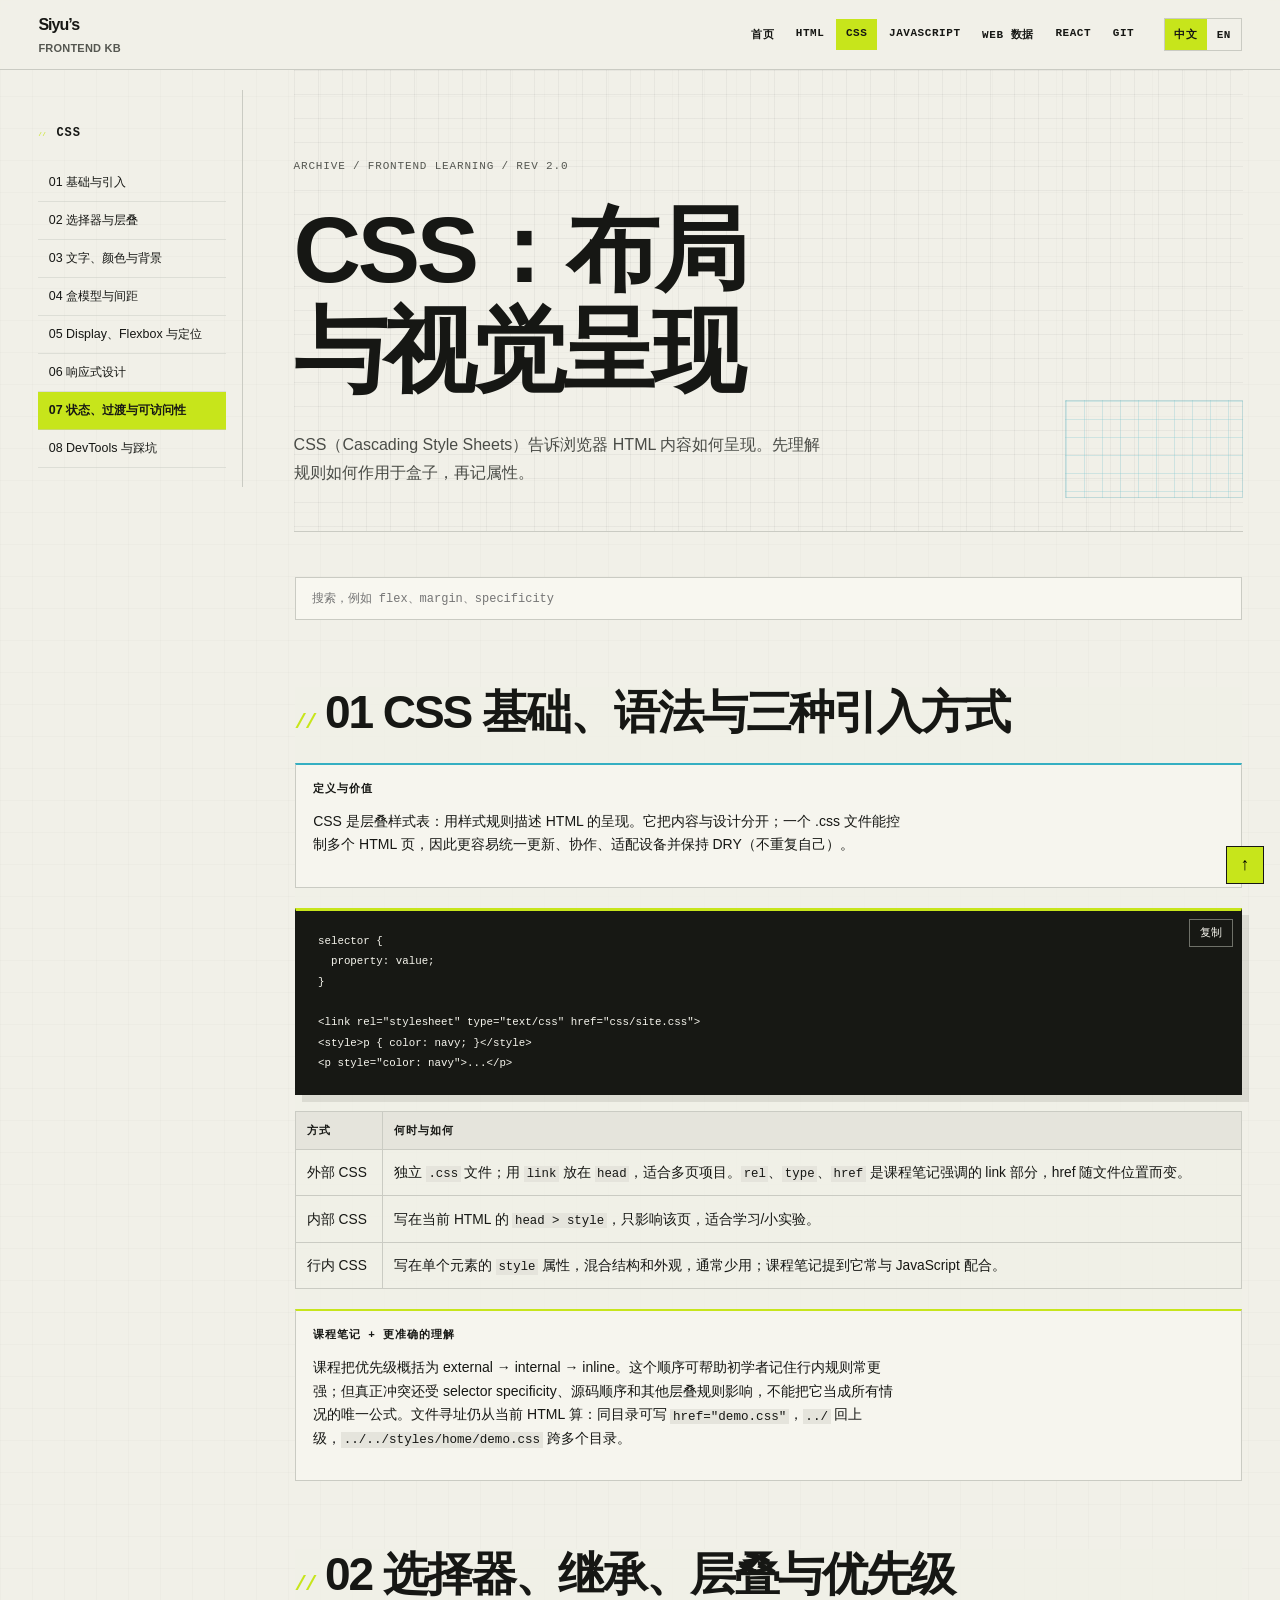
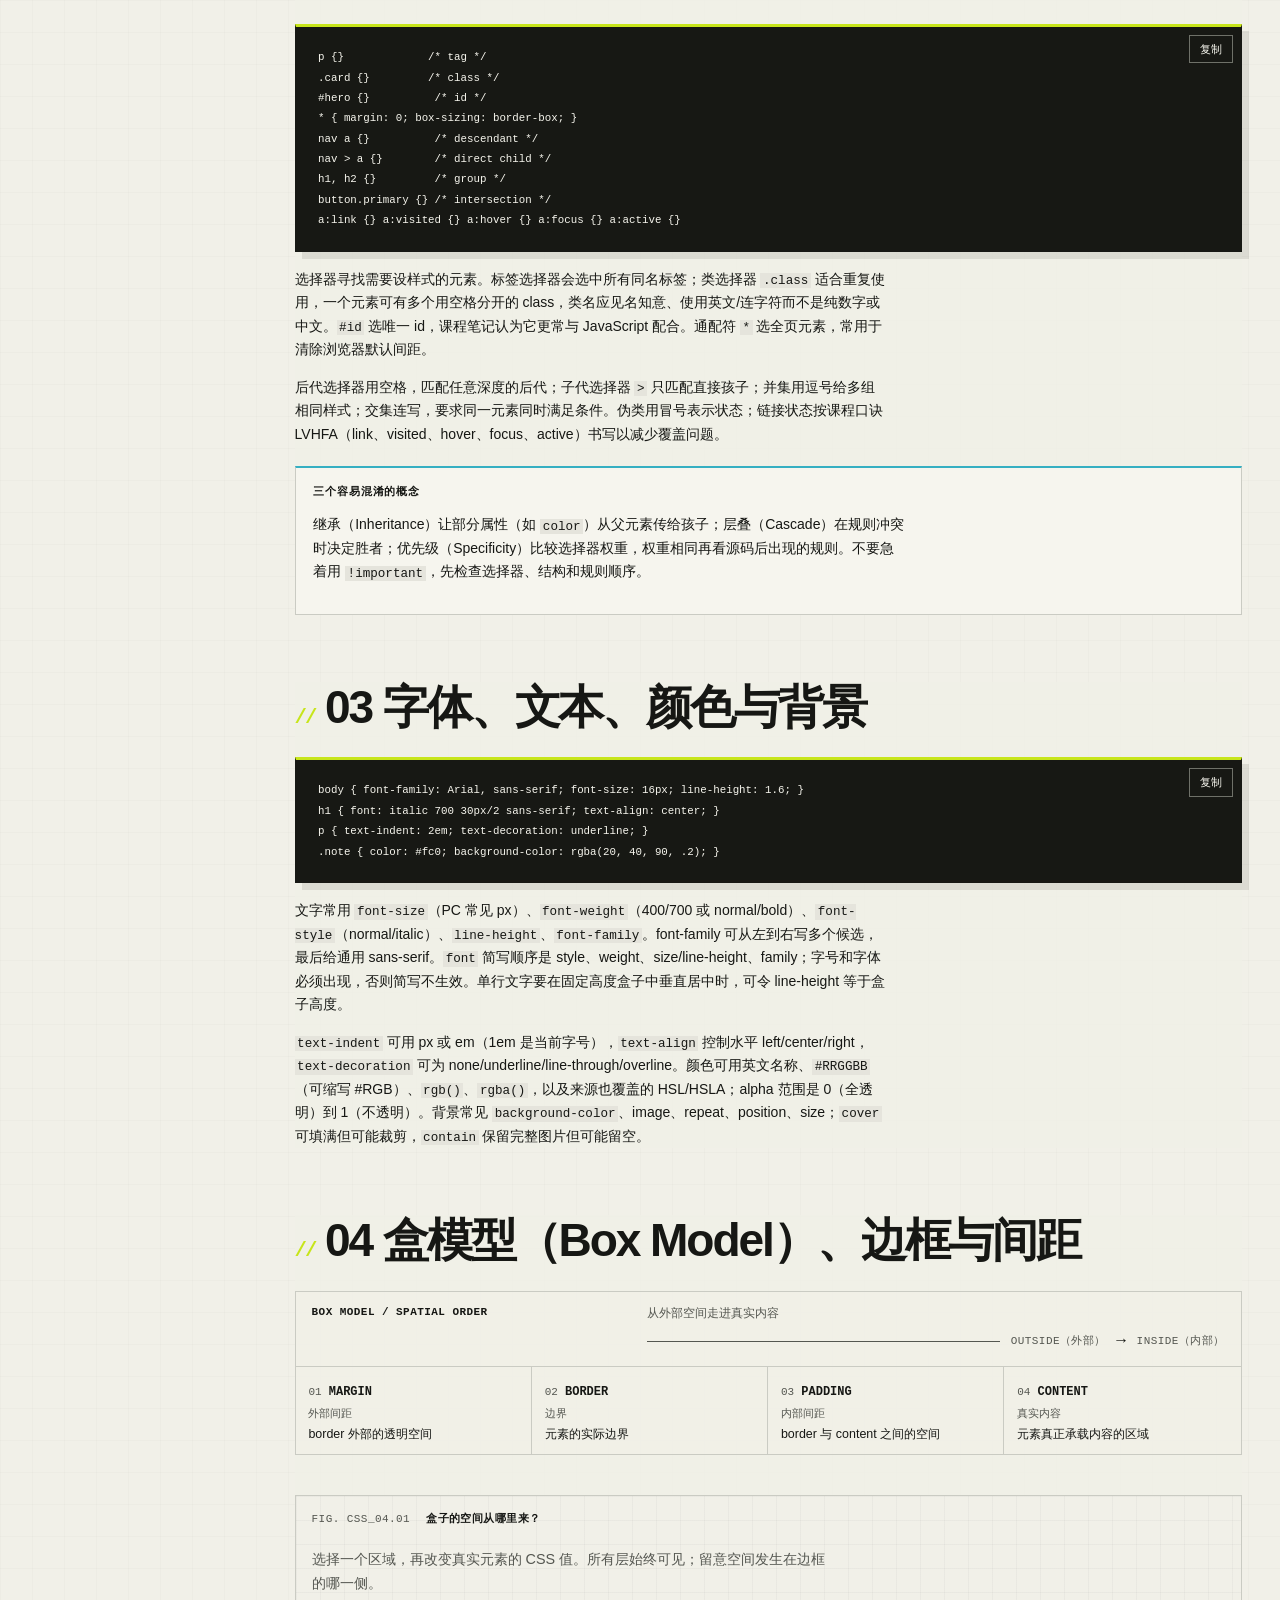
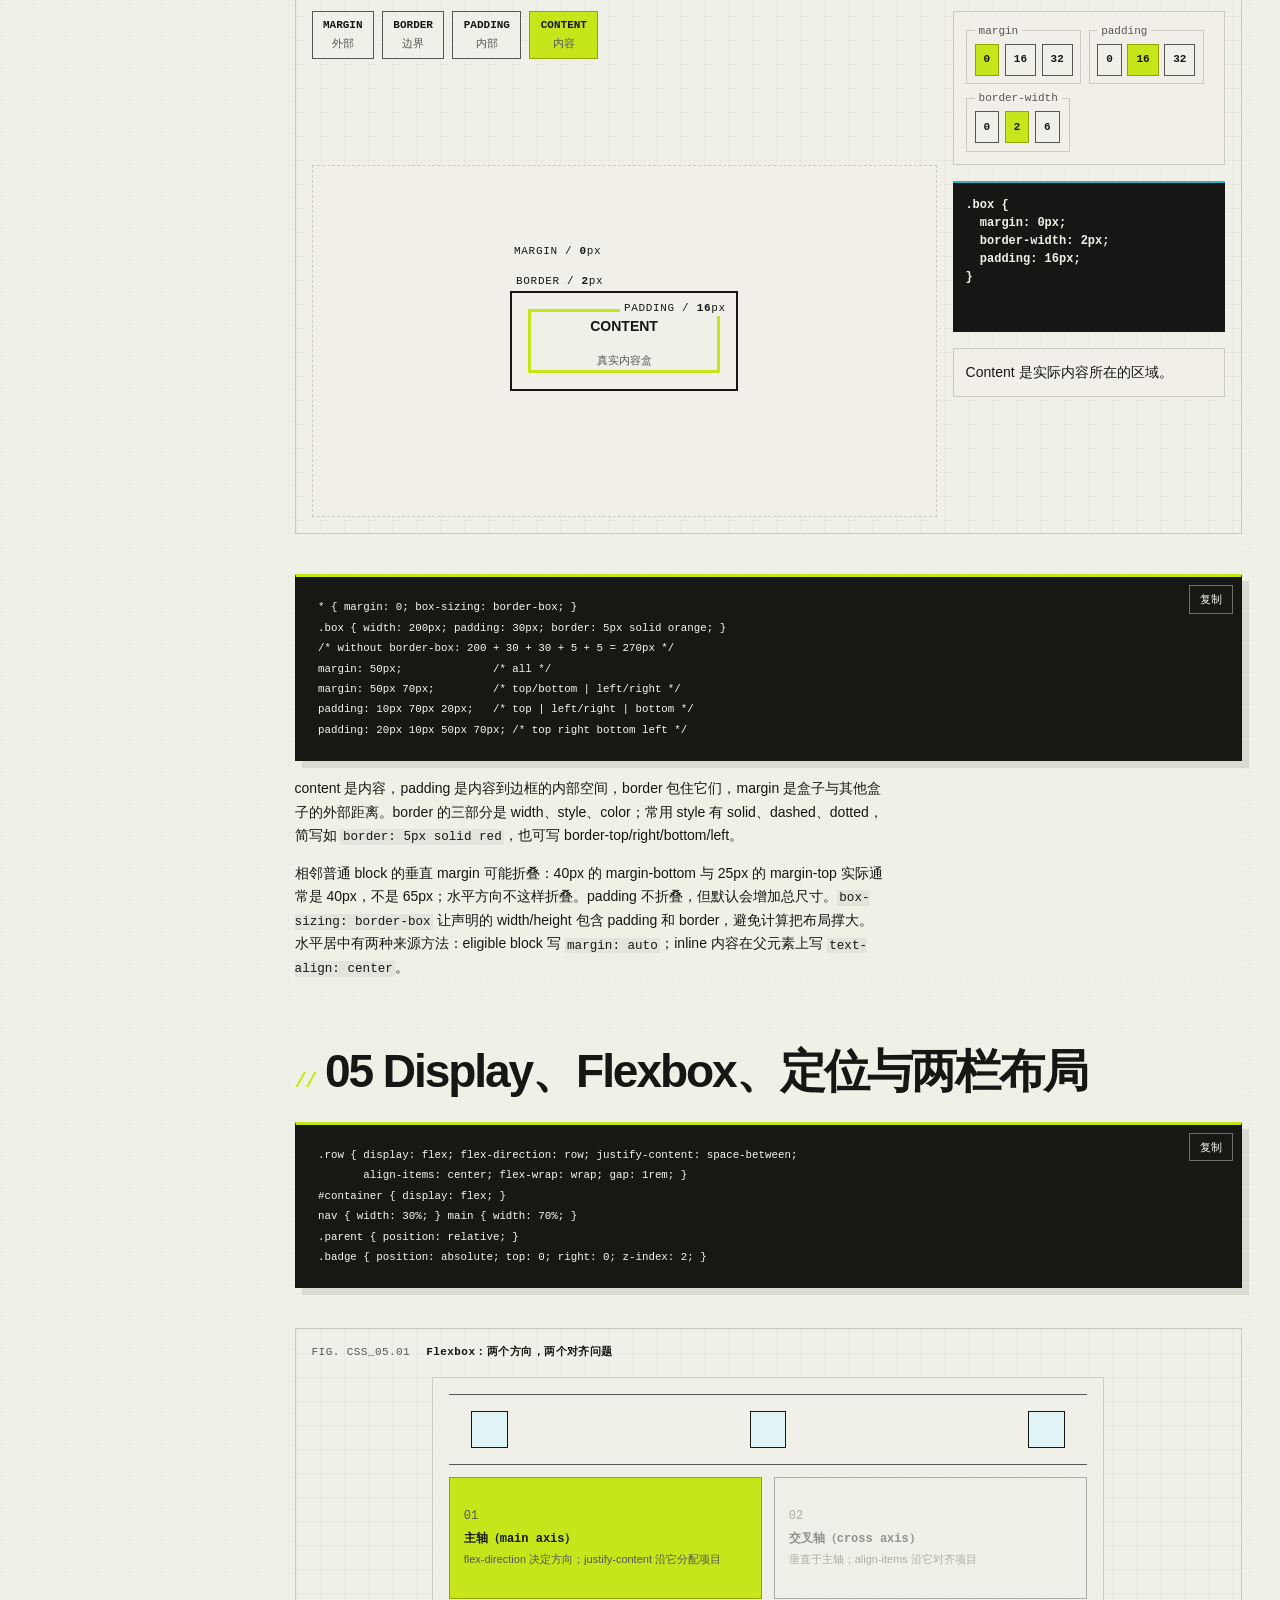
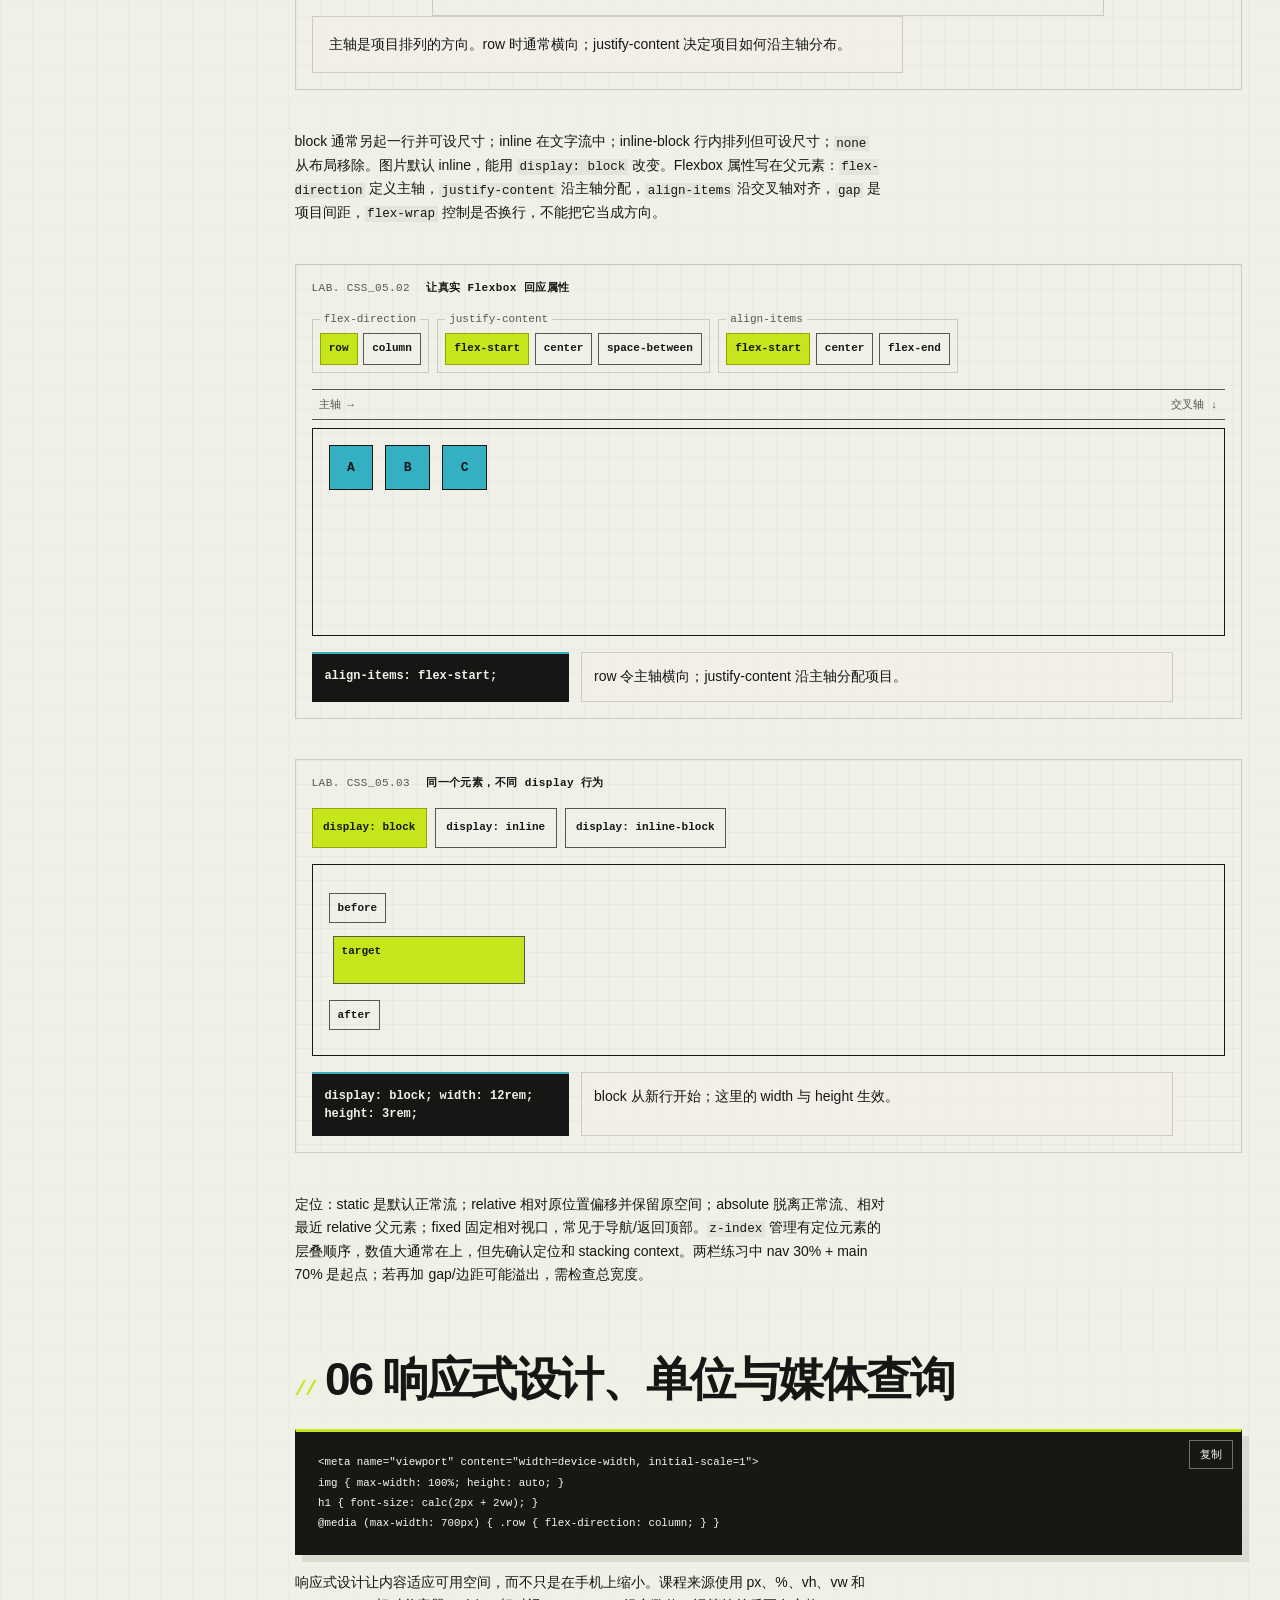
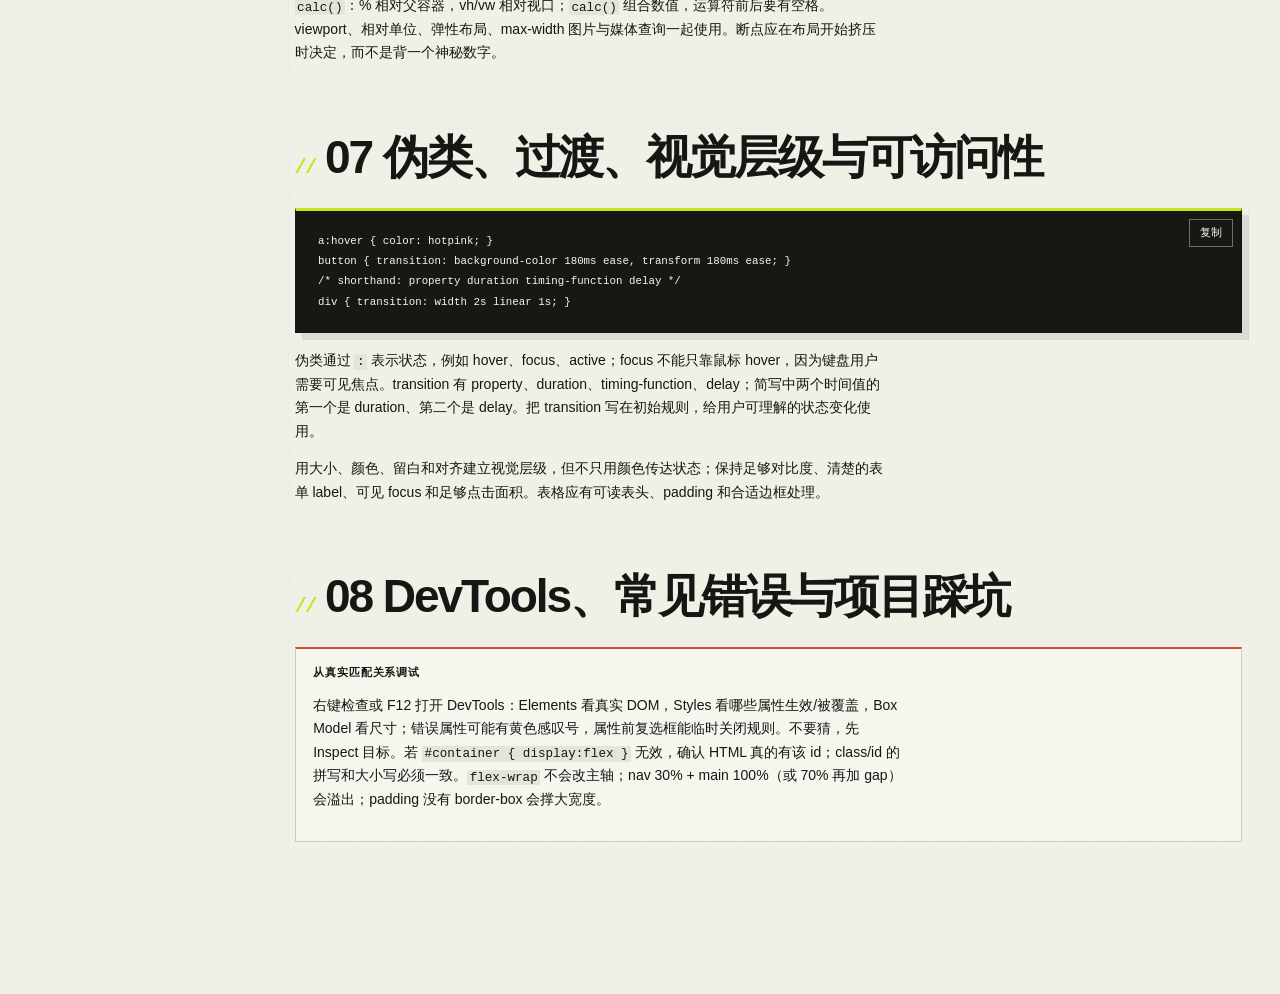
==== commit dbb3e266: "feat: establish FrontEnd_Key stable knowledge system baseline" ====
--- a/pages/css.html
+++ b/pages/css.html
@@ -18,6 +18,8 @@
 <a href="html.html">HTML</a>
 <a aria-current="page" href="css.html">CSS</a>
 <a href="javascript.html">JavaScript</a>
+<a href="web-data.html" data-zh="Web 数据" data-en="Web Data">Web 数据</a>
+<a href="react.html">React</a>
 <a href="git.html">Git</a>
 </nav>
 <div class="lang">
--- a/assets/css/notes.css
+++ b/assets/css/notes.css
@@ -303,6 +303,11 @@
 @media(max-width:820px){.home-hero:before,.home-hero:after,.series a:before,.hero:after{display:none}.git-hero{display:block!important}.git-hero-object{display:none}.series a:nth-child(n) b:before{display:none}}@media(prefers-reduced-motion:reduce){.git-hero-object{transform:none!important}}
 body:has(.structure-explorer) .hero:after{border:1px solid #1617144d;transform:skewY(-12deg);box-shadow:-2.5rem 1.4rem 0 -1px #16171438}body:has(.box-lab) .hero:after{background:linear-gradient(90deg,#35afc255 1px,transparent 1px),linear-gradient(#35afc255 1px,transparent 1px);background-size:18px 18px;border:1px solid #168da166}body:has(.execution-trace) .hero:after{background:linear-gradient(135deg,transparent 47%,#d94a3d8f 48% 51%,transparent 52%),radial-gradient(circle at 20% 50%,#161714 0 2px,transparent 3px),radial-gradient(circle at 80% 50%,#161714 0 2px,transparent 3px)}
 /* Phase 5.5 targeted browser-review correction: module identity drives feedback; the hero object needs no second large plane. */
+body .home .series a:nth-child(4):hover b{color:#125d6b}
+/* Phase C — chapter identities and source-backed relationship figures. */
+.series a:nth-child(4):before{inset:18% 10% 17% 35%;transform:none;border-color:#168da166;background:linear-gradient(90deg,#35afc24d 0 18%,transparent 18% 42%,#16171442 42% 43%,transparent 43% 67%,#35afc24d 67% 85%,transparent 85%);box-shadow:none}.series a:nth-child(5):before{inset:17% 12% 15% 40%;transform:none;border-color:#93a60080;background:linear-gradient(90deg,transparent 0 13%,#c7e51b47 13% 42%,transparent 42% 57%,#16171432 57% 58%,transparent 58% 72%,#c7e51b2e 72%);box-shadow:-.7rem .7rem 0 -1px #93a6004d}.series a:nth-child(6):before{inset:17% 10% 15% 38%;transform:none;border-color:#5e5f5888;background:linear-gradient(90deg,transparent 0 13%,#70736d52 13% 14%,transparent 14% 38%,#35afc259 38% 39%,transparent 39% 63%,#c7e51b52 63% 64%,transparent 64%);box-shadow:none}.series a:nth-child(4) b:before,.series a:nth-child(5) b:before,.series a:nth-child(6) b:before{content:"";display:inline-block;width:.28rem;height:1.3em;margin-right:.42rem;vertical-align:-.16em;background:var(--cyan)}.series a:nth-child(5) b:before{background:var(--lime)}.series a:nth-child(6) b:before{background:#70736d}.home .series a:nth-child(4):hover{background:#e1f3f5}.home .series a:nth-child(4):hover b{color:#167d8d}.home .series a:nth-child(4):hover:before{border-color:#168da199}.home .series a:nth-child(5):hover{background:#eef0d8}.home .series a:nth-child(5):hover b{color:#617400}.home .series a:nth-child(5):hover:before{border-color:#829b168c}.home .series a:nth-child(6):hover{background:#e6e6df}.home .series a:nth-child(6):hover b{color:#41423e}.home .series a:nth-child(6):hover:before{border-color:#5e5f588f}
+.react-render-flow .render-flow,.fetch-lifecycle .async-flow{max-width:34rem;margin:0 auto}.props-flow .component-flow{display:grid;grid-template-columns:minmax(0,1fr) auto minmax(0,1.25fr) auto minmax(0,1fr);align-items:center;gap:.55rem}.props-flow .component-flow .diagram-node{width:100%;min-height:6.1rem}.props-flow .component-flow>i{justify-self:center}.json-compare{margin:1.35rem 0}.json-compare th:first-child{width:22%}.json-compare td:nth-child(2){background:#e1f3f55e}.json-compare td:nth-child(3){background:#eef0d85e}
+@media(max-width:680px){.props-flow .component-flow{grid-template-columns:1fr}.props-flow .component-flow .diagram-node{min-height:0}.props-flow .component-flow>i{transform:rotate(90deg)}.series a:nth-child(n) b:before{display:none}}
 .home-hero:before{display:none}
 .series a:nth-child(1):hover{background:#eef0d8}.series a:nth-child(1):hover b{color:#617400}.series a:nth-child(1):hover:before{border-color:#829b1680}
 .series a:nth-child(2):hover{background:#e1f3f5}.series a:nth-child(2):hover b{color:#167d8d}.series a:nth-child(2):hover:before{border-color:#168da188}
